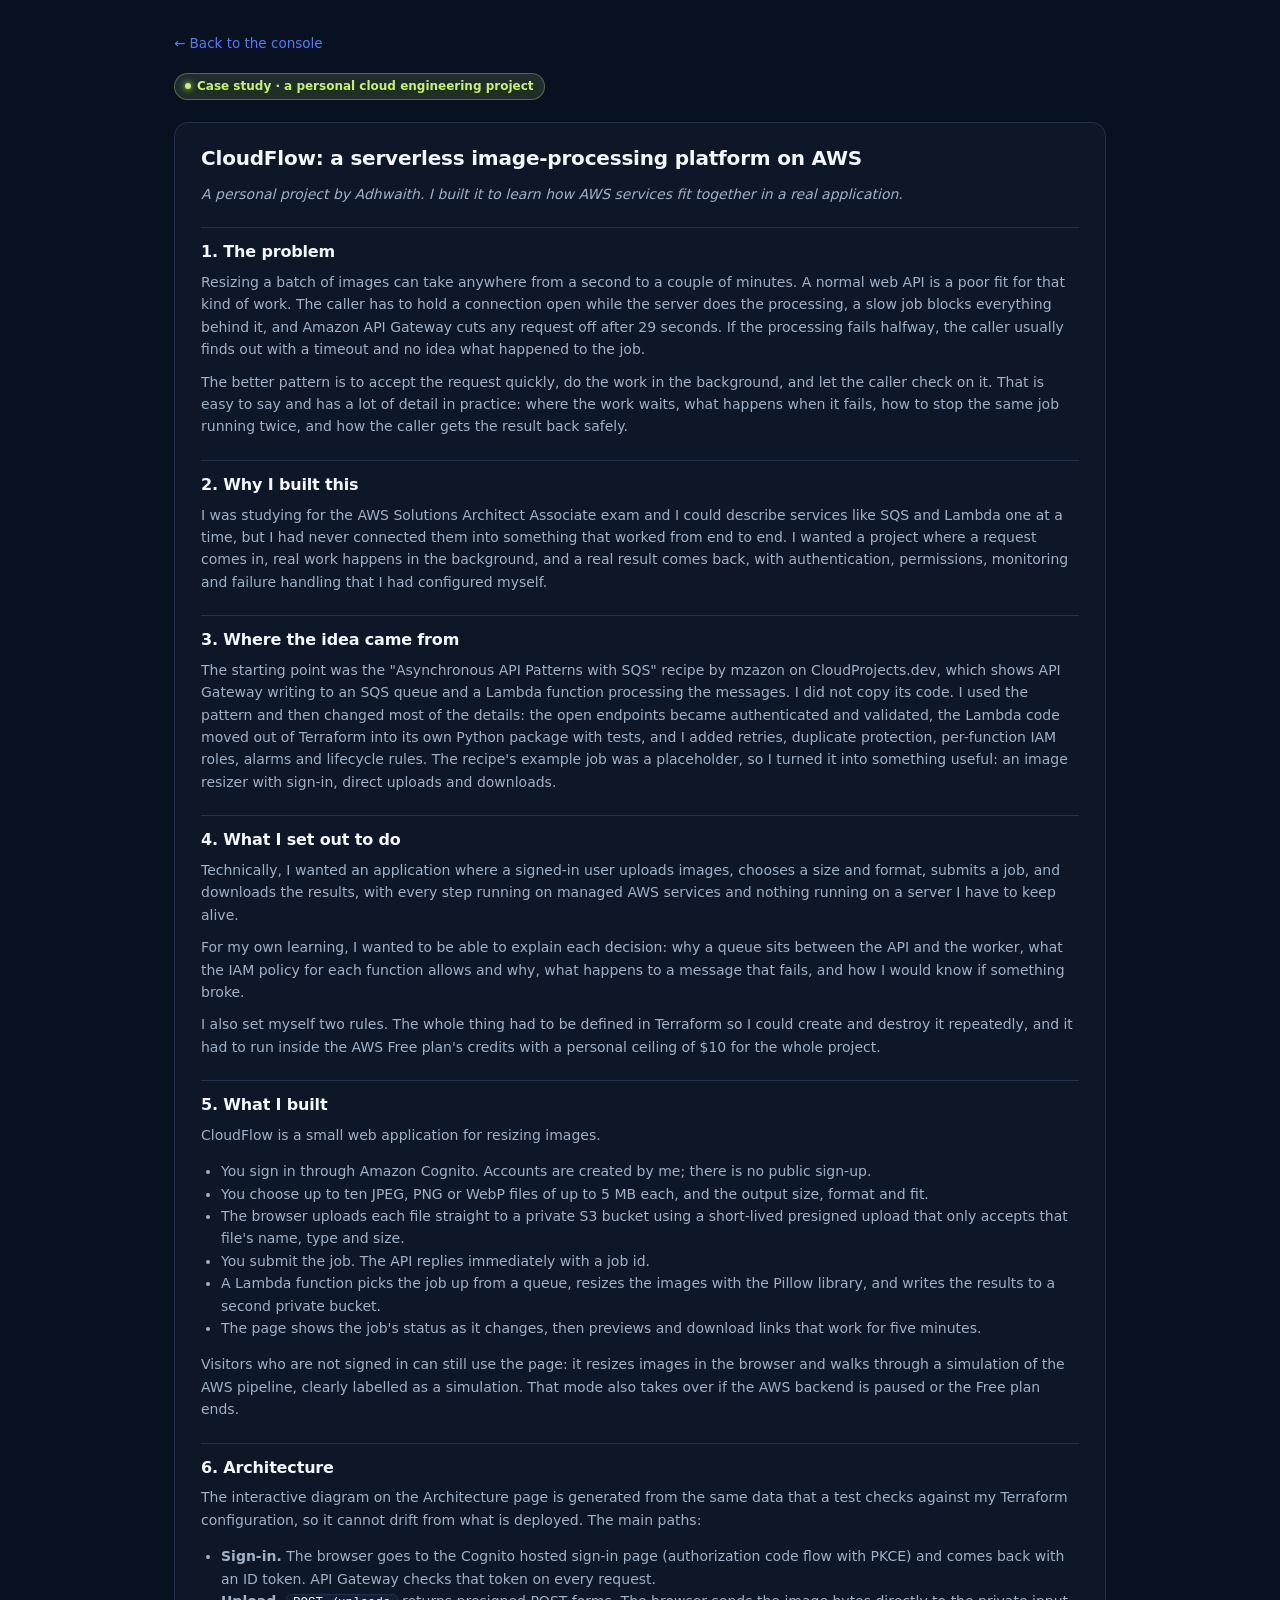
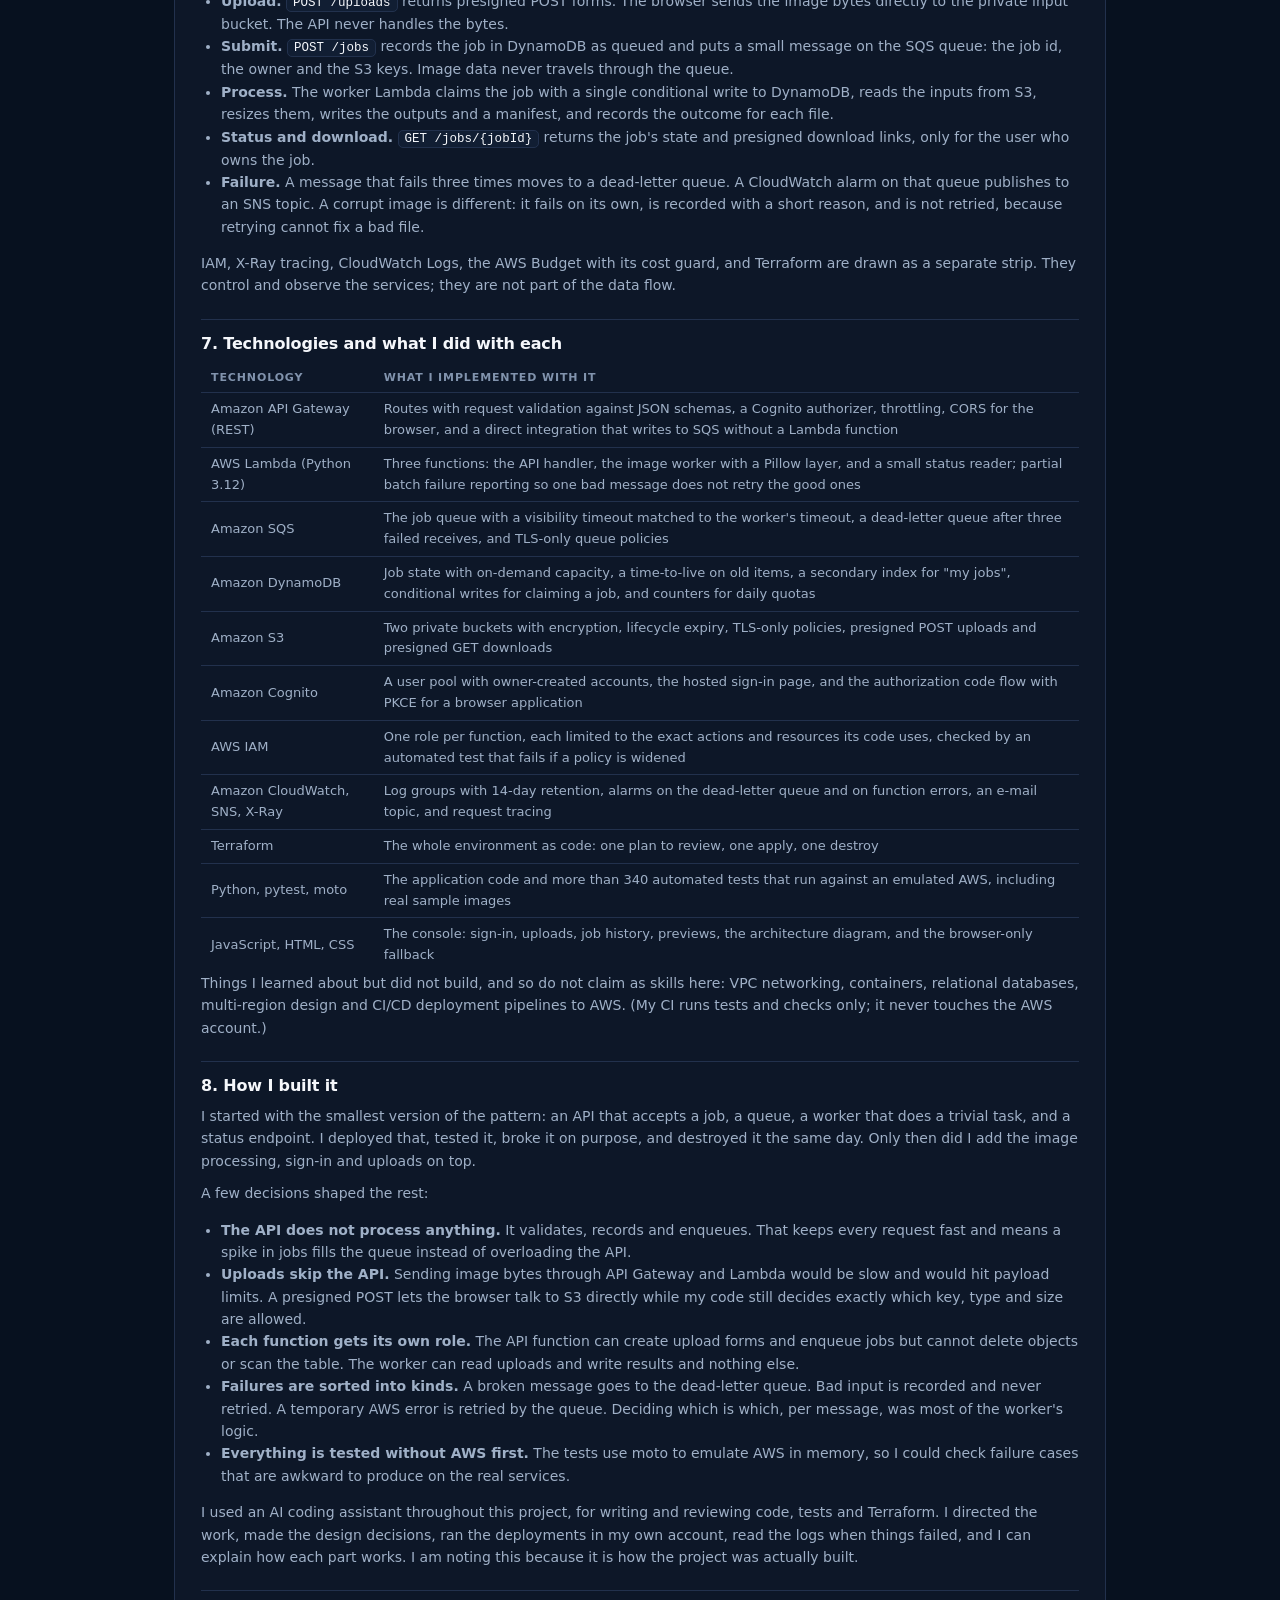
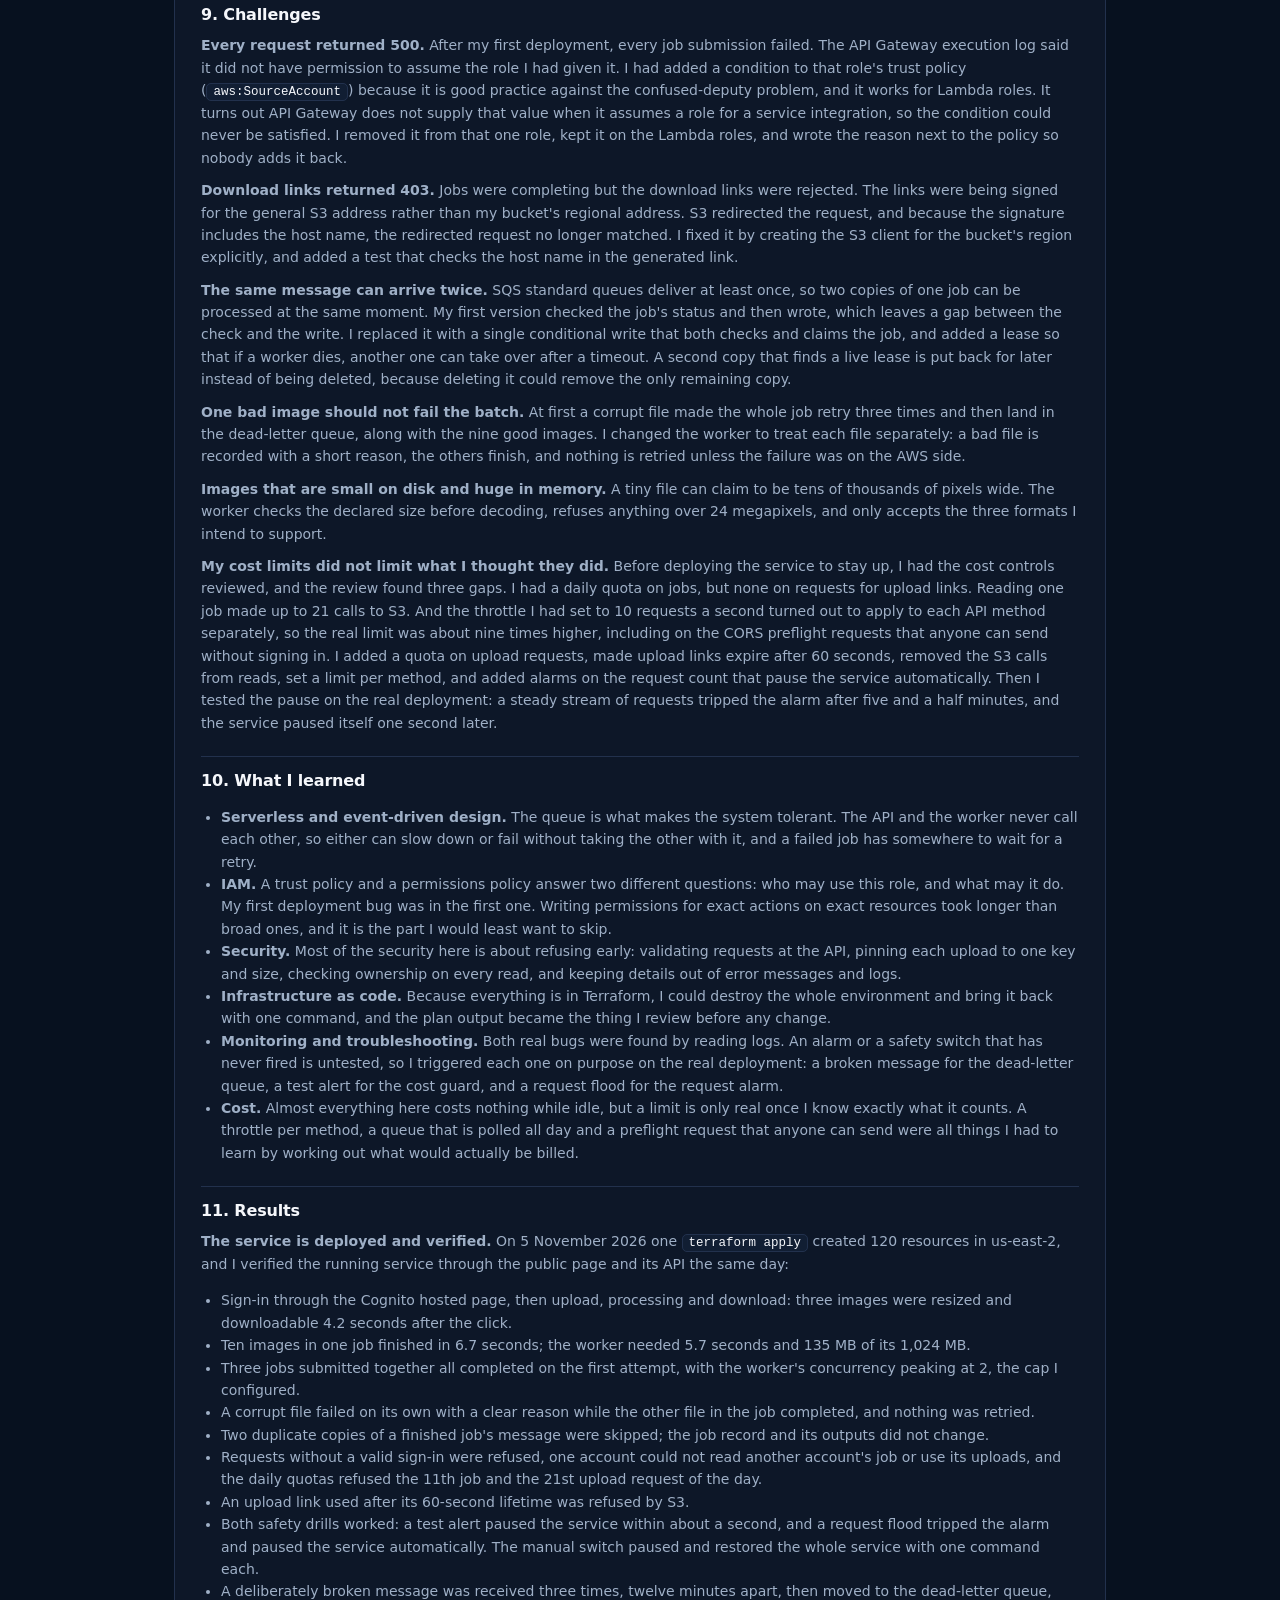
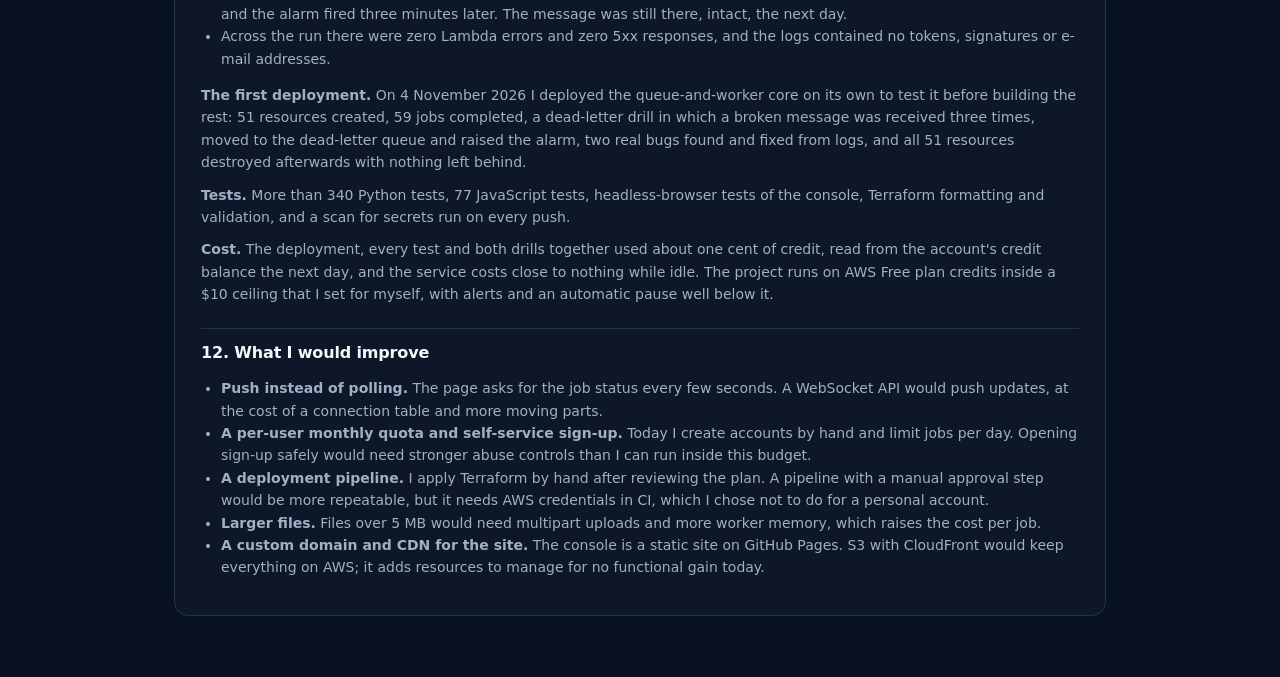
==== case-study.html @ c40d0e40 "CloudFlow: serverless image processing on AWS The public site for my personal cloud project: a brows" ====
<!doctype html>
<html lang="en">
<head>
<meta charset="utf-8">
<meta http-equiv="Content-Security-Policy" content="default-src 'self'; base-uri 'none'; object-src 'none'; form-action 'none'; script-src 'self'; style-src 'self' https://fonts.googleapis.com; font-src https://fonts.gstatic.com; img-src 'self' blob: data: https:; connect-src 'self' https:">
<meta name="viewport" content="width=device-width, initial-scale=1, viewport-fit=cover">
<title>CloudFlow: case study</title>
<meta name="description" content="CloudFlow: serverless image processing on AWS. Why and how I built it, a serverless image-processing platform on AWS: the problem, the architecture, the challenges, what I learned and the results.">
<link rel="preconnect" href="https://fonts.googleapis.com">
<link rel="preconnect" href="https://fonts.gstatic.com" crossorigin>
<link rel="stylesheet" href="https://fonts.googleapis.com/css2?family=Sora:wght@500;600;700&family=Inter:wght@400;500;600&family=JetBrains+Mono:wght@400;500;600&display=swap">
<link rel="icon" href="data:image/svg+xml,%3Csvg xmlns=%27http://www.w3.org/2000/svg%27 viewBox=%270 0 32 32%27%3E%3Crect width=%2732%27 height=%2732%27 rx=%279%27 fill=%27%234f7cff%27/%3E%3C/svg%3E">
<link rel="stylesheet" href="styles.css">

</head>
<body class="pg-eng">
<main class="evwrap">
  <a class="back" href="index.html#results">← Back to the console</a>
  <div class="pagehead">
    <span class="badge sim">Case study · a personal cloud engineering project</span>
  </div>
  <section class="doc"><h1>CloudFlow: a serverless image-processing platform on AWS</h1>
<p><em>A personal project by Adhwaith. I built it to learn how AWS services fit together in a real application.</em></p>
<h2>1. The problem</h2>
<p>Resizing a batch of images can take anywhere from a second to a couple of minutes. A normal web API is a poor fit for that kind of work. The caller has to hold a connection open while the server does the processing, a slow job blocks everything behind it, and Amazon API Gateway cuts any request off after 29 seconds. If the processing fails halfway, the caller usually finds out with a timeout and no idea what happened to the job.</p>
<p>The better pattern is to accept the request quickly, do the work in the background, and let the caller check on it. That is easy to say and has a lot of detail in practice: where the work waits, what happens when it fails, how to stop the same job running twice, and how the caller gets the result back safely.</p>
<h2>2. Why I built this</h2>
<p>I was studying for the AWS Solutions Architect Associate exam and I could describe services like SQS and Lambda one at a time, but I had never connected them into something that worked from end to end. I wanted a project where a request comes in, real work happens in the background, and a real result comes back, with authentication, permissions, monitoring and failure handling that I had configured myself.</p>
<h2>3. Where the idea came from</h2>
<p>The starting point was the "Asynchronous API Patterns with SQS" recipe by mzazon on CloudProjects.dev, which shows API Gateway writing to an SQS queue and a Lambda function processing the messages. I did not copy its code. I used the pattern and then changed most of the details: the open endpoints became authenticated and validated, the Lambda code moved out of Terraform into its own Python package with tests, and I added retries, duplicate protection, per-function IAM roles, alarms and lifecycle rules. The recipe's example job was a placeholder, so I turned it into something useful: an image resizer with sign-in, direct uploads and downloads.</p>
<h2>4. What I set out to do</h2>
<p>Technically, I wanted an application where a signed-in user uploads images, chooses a size and format, submits a job, and downloads the results, with every step running on managed AWS services and nothing running on a server I have to keep alive.</p>
<p>For my own learning, I wanted to be able to explain each decision: why a queue sits between the API and the worker, what the IAM policy for each function allows and why, what happens to a message that fails, and how I would know if something broke.</p>
<p>I also set myself two rules. The whole thing had to be defined in Terraform so I could create and destroy it repeatedly, and it had to run inside the AWS Free plan's credits with a personal ceiling of $10 for the whole project.</p>
<h2>5. What I built</h2>
<p>CloudFlow is a small web application for resizing images.</p>
<ul><li>You sign in through Amazon Cognito. Accounts are created by me; there is no public sign-up.</li><li>You choose up to ten JPEG, PNG or WebP files of up to 5 MB each, and the output size, format and fit.</li><li>The browser uploads each file straight to a private S3 bucket using a short-lived presigned upload that only accepts that file's name, type and size.</li><li>You submit the job. The API replies immediately with a job id.</li><li>A Lambda function picks the job up from a queue, resizes the images with the Pillow library, and writes the results to a second private bucket.</li><li>The page shows the job's status as it changes, then previews and download links that work for five minutes.</li></ul>
<p>Visitors who are not signed in can still use the page: it resizes images in the browser and walks through a simulation of the AWS pipeline, clearly labelled as a simulation. That mode also takes over if the AWS backend is paused or the Free plan ends.</p>
<h2>6. Architecture</h2>
<p>The interactive diagram on the Architecture page is generated from the same data that a test checks against my Terraform configuration, so it cannot drift from what is deployed. The main paths:</p>
<ul><li><strong>Sign-in.</strong> The browser goes to the Cognito hosted sign-in page (authorization code flow with PKCE) and comes back with an ID token. API Gateway checks that token on every request.</li><li><strong>Upload.</strong> <code>POST /uploads</code> returns presigned POST forms. The browser sends the image bytes directly to the private input bucket. The API never handles the bytes.</li><li><strong>Submit.</strong> <code>POST /jobs</code> records the job in DynamoDB as queued and puts a small message on the SQS queue: the job id, the owner and the S3 keys. Image data never travels through the queue.</li><li><strong>Process.</strong> The worker Lambda claims the job with a single conditional write to DynamoDB, reads the inputs from S3, resizes them, writes the outputs and a manifest, and records the outcome for each file.</li><li><strong>Status and download.</strong> <code>GET /jobs/{jobId}</code> returns the job's state and presigned download links, only for the user who owns the job.</li><li><strong>Failure.</strong> A message that fails three times moves to a dead-letter queue. A CloudWatch alarm on that queue publishes to an SNS topic. A corrupt image is different: it fails on its own, is recorded with a short reason, and is not retried, because retrying cannot fix a bad file.</li></ul>
<p>IAM, X-Ray tracing, CloudWatch Logs, the AWS Budget with its cost guard, and Terraform are drawn as a separate strip. They control and observe the services; they are not part of the data flow.</p>
<h2>7. Technologies and what I did with each</h2>
<div class="tablewrap"><table><thead><tr><th>Technology</th><th>What I implemented with it</th></tr></thead><tbody><tr><td>Amazon API Gateway (REST)</td><td>Routes with request validation against JSON schemas, a Cognito authorizer, throttling, CORS for the browser, and a direct integration that writes to SQS without a Lambda function</td></tr><tr><td>AWS Lambda (Python 3.12)</td><td>Three functions: the API handler, the image worker with a Pillow layer, and a small status reader; partial batch failure reporting so one bad message does not retry the good ones</td></tr><tr><td>Amazon SQS</td><td>The job queue with a visibility timeout matched to the worker's timeout, a dead-letter queue after three failed receives, and TLS-only queue policies</td></tr><tr><td>Amazon DynamoDB</td><td>Job state with on-demand capacity, a time-to-live on old items, a secondary index for "my jobs", conditional writes for claiming a job, and counters for daily quotas</td></tr><tr><td>Amazon S3</td><td>Two private buckets with encryption, lifecycle expiry, TLS-only policies, presigned POST uploads and presigned GET downloads</td></tr><tr><td>Amazon Cognito</td><td>A user pool with owner-created accounts, the hosted sign-in page, and the authorization code flow with PKCE for a browser application</td></tr><tr><td>AWS IAM</td><td>One role per function, each limited to the exact actions and resources its code uses, checked by an automated test that fails if a policy is widened</td></tr><tr><td>Amazon CloudWatch, SNS, X-Ray</td><td>Log groups with 14-day retention, alarms on the dead-letter queue and on function errors, an e-mail topic, and request tracing</td></tr><tr><td>Terraform</td><td>The whole environment as code: one plan to review, one apply, one destroy</td></tr><tr><td>Python, pytest, moto</td><td>The application code and more than 340 automated tests that run against an emulated AWS, including real sample images</td></tr><tr><td>JavaScript, HTML, CSS</td><td>The console: sign-in, uploads, job history, previews, the architecture diagram, and the browser-only fallback</td></tr></tbody></table></div>
<p>Things I learned about but did not build, and so do not claim as skills here: VPC networking, containers, relational databases, multi-region design and CI/CD deployment pipelines to AWS. (My CI runs tests and checks only; it never touches the AWS account.)</p>
<h2>8. How I built it</h2>
<p>I started with the smallest version of the pattern: an API that accepts a job, a queue, a worker that does a trivial task, and a status endpoint. I deployed that, tested it, broke it on purpose, and destroyed it the same day. Only then did I add the image processing, sign-in and uploads on top.</p>
<p>A few decisions shaped the rest:</p>
<ul><li><strong>The API does not process anything.</strong> It validates, records and enqueues. That keeps every request fast and means a spike in jobs fills the queue instead of overloading the API.</li><li><strong>Uploads skip the API.</strong> Sending image bytes through API Gateway and Lambda would be slow and would hit payload limits. A presigned POST lets the browser talk to S3 directly while my code still decides exactly which key, type and size are allowed.</li><li><strong>Each function gets its own role.</strong> The API function can create upload forms and enqueue jobs but cannot delete objects or scan the table. The worker can read uploads and write results and nothing else.</li><li><strong>Failures are sorted into kinds.</strong> A broken message goes to the dead-letter queue. Bad input is recorded and never retried. A temporary AWS error is retried by the queue. Deciding which is which, per message, was most of the worker's logic.</li><li><strong>Everything is tested without AWS first.</strong> The tests use moto to emulate AWS in memory, so I could check failure cases that are awkward to produce on the real services.</li></ul>
<p>I used an AI coding assistant throughout this project, for writing and reviewing code, tests and Terraform. I directed the work, made the design decisions, ran the deployments in my own account, read the logs when things failed, and I can explain how each part works. I am noting this because it is how the project was actually built.</p>
<h2>9. Challenges</h2>
<p><strong>Every request returned 500.</strong> After my first deployment, every job submission failed. The API Gateway execution log said it did not have permission to assume the role I had given it. I had added a condition to that role's trust policy (<code>aws:SourceAccount</code>) because it is good practice against the confused-deputy problem, and it works for Lambda roles. It turns out API Gateway does not supply that value when it assumes a role for a service integration, so the condition could never be satisfied. I removed it from that one role, kept it on the Lambda roles, and wrote the reason next to the policy so nobody adds it back.</p>
<p><strong>Download links returned 403.</strong> Jobs were completing but the download links were rejected. The links were being signed for the general S3 address rather than my bucket's regional address. S3 redirected the request, and because the signature includes the host name, the redirected request no longer matched. I fixed it by creating the S3 client for the bucket's region explicitly, and added a test that checks the host name in the generated link.</p>
<p><strong>The same message can arrive twice.</strong> SQS standard queues deliver at least once, so two copies of one job can be processed at the same moment. My first version checked the job's status and then wrote, which leaves a gap between the check and the write. I replaced it with a single conditional write that both checks and claims the job, and added a lease so that if a worker dies, another one can take over after a timeout. A second copy that finds a live lease is put back for later instead of being deleted, because deleting it could remove the only remaining copy.</p>
<p><strong>One bad image should not fail the batch.</strong> At first a corrupt file made the whole job retry three times and then land in the dead-letter queue, along with the nine good images. I changed the worker to treat each file separately: a bad file is recorded with a short reason, the others finish, and nothing is retried unless the failure was on the AWS side.</p>
<p><strong>Images that are small on disk and huge in memory.</strong> A tiny file can claim to be tens of thousands of pixels wide. The worker checks the declared size before decoding, refuses anything over 24 megapixels, and only accepts the three formats I intend to support.</p>
<p><strong>My cost limits did not limit what I thought they did.</strong> Before deploying the service to stay up, I had the cost controls reviewed, and the review found three gaps. I had a daily quota on jobs, but none on requests for upload links. Reading one job made up to 21 calls to S3. And the throttle I had set to 10 requests a second turned out to apply to each API method separately, so the real limit was about nine times higher, including on the CORS preflight requests that anyone can send without signing in. I added a quota on upload requests, made upload links expire after 60 seconds, removed the S3 calls from reads, set a limit per method, and added alarms on the request count that pause the service automatically. Then I tested the pause on the real deployment: a steady stream of requests tripped the alarm after five and a half minutes, and the service paused itself one second later.</p>
<h2>10. What I learned</h2>
<ul><li><strong>Serverless and event-driven design.</strong> The queue is what makes the system tolerant. The API and the worker never call each other, so either can slow down or fail without taking the other with it, and a failed job has somewhere to wait for a retry.</li><li><strong>IAM.</strong> A trust policy and a permissions policy answer two different questions: who may use this role, and what may it do. My first deployment bug was in the first one. Writing permissions for exact actions on exact resources took longer than broad ones, and it is the part I would least want to skip.</li><li><strong>Security.</strong> Most of the security here is about refusing early: validating requests at the API, pinning each upload to one key and size, checking ownership on every read, and keeping details out of error messages and logs.</li><li><strong>Infrastructure as code.</strong> Because everything is in Terraform, I could destroy the whole environment and bring it back with one command, and the plan output became the thing I review before any change.</li><li><strong>Monitoring and troubleshooting.</strong> Both real bugs were found by reading logs. An alarm or a safety switch that has never fired is untested, so I triggered each one on purpose on the real deployment: a broken message for the dead-letter queue, a test alert for the cost guard, and a request flood for the request alarm.</li><li><strong>Cost.</strong> Almost everything here costs nothing while idle, but a limit is only real once I know exactly what it counts. A throttle per method, a queue that is polled all day and a preflight request that anyone can send were all things I had to learn by working out what would actually be billed.</li></ul>
<h2>11. Results</h2>
<p><strong>The service is deployed and verified.</strong> On 5 November 2026 one <code>terraform apply</code> created 120 resources in us-east-2, and I verified the running service through the public page and its API the same day:</p>
<ul><li>Sign-in through the Cognito hosted page, then upload, processing and download: three images were resized and downloadable 4.2 seconds after the click.</li><li>Ten images in one job finished in 6.7 seconds; the worker needed 5.7 seconds and 135 MB of its 1,024 MB.</li><li>Three jobs submitted together all completed on the first attempt, with the worker's concurrency peaking at 2, the cap I configured.</li><li>A corrupt file failed on its own with a clear reason while the other file in the job completed, and nothing was retried.</li><li>Two duplicate copies of a finished job's message were skipped; the job record and its outputs did not change.</li><li>Requests without a valid sign-in were refused, one account could not read another account's job or use its uploads, and the daily quotas refused the 11th job and the 21st upload request of the day.</li><li>An upload link used after its 60-second lifetime was refused by S3.</li><li>Both safety drills worked: a test alert paused the service within about a second, and a request flood tripped the alarm and paused the service automatically. The manual switch paused and restored the whole service with one command each.</li><li>A deliberately broken message was received three times, twelve minutes apart, then moved to the dead-letter queue, and the alarm fired three minutes later. The message was still there, intact, the next day.</li><li>Across the run there were zero Lambda errors and zero 5xx responses, and the logs contained no tokens, signatures or e-mail addresses.</li></ul>
<p><strong>The first deployment.</strong> On 4 November 2026 I deployed the queue-and-worker core on its own to test it before building the rest: 51 resources created, 59 jobs completed, a dead-letter drill in which a broken message was received three times, moved to the dead-letter queue and raised the alarm, two real bugs found and fixed from logs, and all 51 resources destroyed afterwards with nothing left behind.</p>
<p><strong>Tests.</strong> More than 340 Python tests, 77 JavaScript tests, headless-browser tests of the console, Terraform formatting and validation, and a scan for secrets run on every push.</p>
<p><strong>Cost.</strong> The deployment, every test and both drills together used about one cent of credit, read from the account's credit balance the next day, and the service costs close to nothing while idle. The project runs on AWS Free plan credits inside a $10 ceiling that I set for myself, with alerts and an automatic pause well below it.</p>
<h2>12. What I would improve</h2>
<ul><li><strong>Push instead of polling.</strong> The page asks for the job status every few seconds. A WebSocket API would push updates, at the cost of a connection table and more moving parts.</li><li><strong>A per-user monthly quota and self-service sign-up.</strong> Today I create accounts by hand and limit jobs per day. Opening sign-up safely would need stronger abuse controls than I can run inside this budget.</li><li><strong>A deployment pipeline.</strong> I apply Terraform by hand after reviewing the plan. A pipeline with a manual approval step would be more repeatable, but it needs AWS credentials in CI, which I chose not to do for a personal account.</li><li><strong>Larger files.</strong> Files over 5 MB would need multipart uploads and more worker memory, which raises the cost per job.</li><li><strong>A custom domain and CDN for the site.</strong> The console is a static site on GitHub Pages. S3 with CloudFront would keep everything on AWS; it adds resources to manage for no functional gain today.</li></ul></section>
</main>
</body>
</html>
---- styles.css ----
/* CloudFlow Console. Dark, technical, premium. Fonts: Sora (brand/headings), Inter (body), JetBrains Mono (technical). */
:root {
  --bg: #07111f; --surface: #0d1728; --surface-2: #111e33; --surface-3: #16263f;
  --border: #22314d; --border-strong: #2f4266;
  --text: #f5f7fb; --text-2: #9fb0c7; --text-3: #8193ad;
  --primary: #4f7cff; --primary-soft: rgba(79,124,255,.16); --primary-glow: rgba(79,124,255,.55);
  --accent: #2dd4bf; --accent-soft: rgba(45,212,191,.14);
  --highlight: #c7f36b; --highlight-soft: rgba(199,243,107,.13);
  --success: #22c55e; --success-soft: rgba(34,197,94,.14); --success-glow: rgba(34,197,94,.5);
  --warn: #f59e0b; --warn-soft: rgba(245,158,11,.14);
  --danger: #f87171; --danger-soft: rgba(248,113,113,.14); --danger-glow: rgba(248,113,113,.5);
  --brand: "Sora", "Inter", ui-sans-serif, system-ui, sans-serif;
  --sans: "Inter", ui-sans-serif, system-ui, -apple-system, "Segoe UI", Roboto, "Helvetica Neue", Arial, sans-serif;
  --mono: "JetBrains Mono", "Cascadia Code", ui-monospace, SFMono-Regular, Menlo, Consolas, monospace;
  --sb: 248px; --top: 60px; --r: 10px; --r-lg: 14px;
  --shadow: 0 1px 0 rgba(255,255,255,.03) inset, 0 10px 30px -18px rgba(0,0,0,.8);
  --shadow-md: 0 1px 0 rgba(255,255,255,.04) inset, 0 18px 40px -20px rgba(0,0,0,.85);
  color-scheme: dark;
}
* { box-sizing: border-box; }
html { background: var(--bg); }
body { margin: 0; background: radial-gradient(900px 420px at 85% -10%, rgba(79,124,255,.14), transparent 60%), radial-gradient(700px 400px at -10% 110%, rgba(45,212,191,.08), transparent 60%), var(--bg); color: var(--text); font: 14px/1.6 var(--sans); -webkit-font-smoothing: antialiased; }
a { color: var(--primary); text-decoration: none; } a:hover { text-decoration: underline; }
:focus-visible { outline: 2px solid var(--highlight); outline-offset: 2px; border-radius: 4px; }
button, input, textarea { font: inherit; color: inherit; }
code { font-family: var(--mono); font-size: 12.5px; background: var(--surface-2); border: 1px solid var(--border); padding: 1px 6px; border-radius: 5px; color: var(--text); }
h1, h2, h3, h4 { margin: 0; letter-spacing: -.01em; line-height: 1.3; font-family: var(--brand); }
h2 { font-size: 23px; font-weight: 600; } h3 { font-size: 15px; font-weight: 600; }
h4 { font-size: 11.5px; font-weight: 600; text-transform: uppercase; letter-spacing: .08em; color: var(--text-3); margin-bottom: 8px; font-family: var(--sans); }
h4 small { text-transform: none; letter-spacing: 0; font-weight: 400; font-family: var(--mono); font-size: 11.5px; color: var(--text-3); margin-left: 6px; }
p { margin: 0 0 10px; }
.muted { color: var(--text-3); } .small { font-size: 12.5px; } .mono { font-family: var(--mono); }
.skip { position: absolute; left: -999px; top: 8px; background: var(--surface); border: 1px solid var(--border-strong); padding: 8px 12px; border-radius: 6px; z-index: 50; }
.skip:focus { left: 8px; }
@media (prefers-reduced-motion: reduce) { *, *::before, *::after { animation: none !important; transition: none !important; } }

/* ---- shell ---- */
.shell { display: grid; grid-template-columns: var(--sb) minmax(0, 1fr); min-height: 100vh; }
.sidebar { position: sticky; top: 0; height: 100vh; background: linear-gradient(180deg, #0a1526 0%, var(--bg) 100%); border-right: 1px solid var(--border); color: var(--text-2); display: flex; flex-direction: column; padding: 16px 12px; }
.brand { display: flex; align-items: center; gap: 11px; padding: 6px 8px 20px; color: var(--text); font-family: var(--brand); }
.brand .mark { width: 32px; height: 32px; border-radius: 9px; background: linear-gradient(135deg, var(--primary), var(--accent)); color: #06101d; display: inline-flex; align-items: center; justify-content: center; font: 700 12px var(--mono); flex: none; box-shadow: 0 0 0 1px rgba(255,255,255,.08) inset, 0 6px 18px -8px var(--primary-glow); }
.brand b { display: block; font-size: 15.5px; font-weight: 600; line-height: 1.2; letter-spacing: -.01em; } .brand small { color: var(--text-3); font-size: 11.5px; font-family: var(--sans); }
.nav { list-style: none; margin: 0; padding: 0; display: flex; flex-direction: column; gap: 3px; }
.nav button { position: relative; display: flex; align-items: center; gap: 10px; width: 100%; background: none; border: 1px solid transparent; border-radius: var(--r); padding: 9px 11px; text-align: left; color: var(--text-2); cursor: pointer; font-weight: 500; transition: background .15s, color .15s, border-color .15s; }
.nav button:hover { background: var(--surface-2); color: var(--text); }
.nav button[aria-current="page"] { background: linear-gradient(90deg, rgba(79,124,255,.22), rgba(79,124,255,.06)); border-color: rgba(79,124,255,.35); color: var(--text); box-shadow: 0 0 0 1px rgba(79,124,255,.12), 0 8px 24px -16px var(--primary-glow); }
.nav button[aria-current="page"]::before { content: ""; position: absolute; left: -1px; top: 9px; bottom: 9px; width: 3px; border-radius: 3px; background: var(--highlight); box-shadow: 0 0 10px rgba(199,243,107,.6); }
.nav .ico { width: 18px; text-align: center; color: var(--text-3); font-size: 12px; }
.nav button[aria-current="page"] .ico { color: var(--highlight); }
.nav kbd { margin-left: auto; font: 11px var(--mono); color: var(--text-3); border: 1px solid var(--border); border-radius: 4px; padding: 0 5px; }
.sidefoot { margin-top: auto; display: flex; flex-direction: column; gap: 10px; padding: 14px 8px 4px; border-top: 1px solid var(--border); font-size: 12px; }
.env { display: flex; gap: 9px; align-items: flex-start; }
.env b { display: block; color: var(--text); font-weight: 600; font-size: 12.5px; } .env small { color: var(--text-3); font-size: 11.5px; }
.led { width: 8px; height: 8px; border-radius: 50%; margin-top: 6px; flex: none; }
.led.sim { background: var(--highlight); box-shadow: 0 0 8px rgba(199,243,107,.7); } .led.real { background: var(--accent); box-shadow: 0 0 8px rgba(45,212,191,.7); }
.work { min-width: 0; }
.topbar { position: sticky; top: 0; z-index: 20; height: var(--top); display: flex; align-items: center; gap: 14px; padding: 0 26px; background: rgba(7,17,31,.78); backdrop-filter: blur(10px); border-bottom: 1px solid var(--border); }
.crumbs { display: flex; align-items: center; gap: 8px; min-width: 0; }
.crumbs h1 { font-size: 14.5px; font-weight: 600; } .crumbs .sep { color: var(--border-strong); }
.topactions { margin-left: auto; display: flex; align-items: center; gap: 10px; }
.iconbtn { width: 36px; height: 36px; border: 1px solid var(--border); background: var(--surface); border-radius: var(--r); cursor: pointer; display: none; align-items: center; justify-content: center; }
main { padding: 26px; max-width: 1260px; overflow-wrap: anywhere; }
.view { display: none; } .view.on { display: block; animation: fade .22s ease; }
@keyframes fade { from { opacity: 0; transform: translateY(3px); } to { opacity: 1; transform: none; } }
.pagehead { max-width: 780px; margin-bottom: 22px; }
.pagehead p { color: var(--text-2); font-size: 14.5px; margin-top: 8px; }

/* ---- primitives ---- */
.panel { background: linear-gradient(180deg, rgba(255,255,255,.015), transparent 40%), var(--surface); border: 1px solid var(--border); border-radius: var(--r-lg); padding: 20px 22px; box-shadow: var(--shadow); min-width: 0; }
.panelhead { display: flex; align-items: baseline; justify-content: space-between; gap: 12px; margin-bottom: 14px; flex-wrap: wrap; }
.panelhead .count { font: 500 12px var(--mono); background: var(--surface-3); color: var(--text-2); border: 1px solid var(--border); border-radius: 999px; padding: 1px 8px; margin-left: 6px; vertical-align: middle; }
.btn { display: inline-flex; align-items: center; justify-content: center; gap: 8px; background: var(--surface-2); border: 1px solid var(--border-strong); border-radius: var(--r); padding: 8px 15px; cursor: pointer; font-size: 13.5px; font-weight: 600; min-height: 38px; color: var(--text); transition: background .15s, border-color .15s, box-shadow .15s, transform .08s; }
.btn:hover { background: var(--surface-3); border-color: var(--text-3); }
.btn:active { transform: translateY(1px); }
.btn:disabled { opacity: .45; cursor: not-allowed; transform: none; }
.btn:focus-visible { box-shadow: 0 0 0 3px rgba(199,243,107,.35); outline: none; }
.btn.primary { background: linear-gradient(180deg, #5d87ff, var(--primary)); border-color: rgba(255,255,255,.14); color: #fff; box-shadow: 0 0 0 1px rgba(79,124,255,.35), 0 10px 24px -10px var(--primary-glow); }
.btn.primary:hover { filter: brightness(1.08); box-shadow: 0 0 0 1px rgba(79,124,255,.5), 0 12px 28px -10px var(--primary-glow); }
.btn.loading { position: relative; color: transparent; }
.btn.loading::after { content: ""; position: absolute; width: 16px; height: 16px; border-radius: 50%; border: 2px solid rgba(255,255,255,.35); border-top-color: #fff; animation: spin .7s linear infinite; }
@keyframes spin { to { transform: rotate(360deg); } }
.badge { display: inline-flex; align-items: center; gap: 6px; padding: 3px 10px; border-radius: 999px; font-size: 12px; font-weight: 600; white-space: nowrap; border: 1px solid transparent; }
.badge::before { content: ""; width: 6px; height: 6px; border-radius: 50%; background: currentColor; box-shadow: 0 0 6px currentColor; }
.badge.sim { background: var(--highlight-soft); color: var(--highlight); border-color: rgba(199,243,107,.3); }
.badge.real { background: var(--accent-soft); color: var(--accent); border-color: rgba(45,212,191,.3); }
.pill { display: inline-flex; align-items: center; gap: 6px; padding: 2px 9px; border-radius: 999px; font-size: 12px; font-weight: 600; background: var(--surface-3); color: var(--text-2); white-space: nowrap; border: 1px solid var(--border); }
.pill::before { content: ""; width: 6px; height: 6px; border-radius: 50%; background: currentColor; }
.pill.queued, .pill.pending { background: var(--warn-soft); color: var(--warn); border-color: rgba(245,158,11,.3); }
.pill.processing, .pill.running { background: var(--primary-soft); color: #8fb0ff; border-color: rgba(79,124,255,.35); }
.pill.completed { background: var(--success-soft); color: var(--success); border-color: rgba(34,197,94,.3); }
.pill.failed, .pill.dead, .pill.rejected, .pill.dead-lettered { background: var(--danger-soft); color: var(--danger); border-color: rgba(248,113,113,.3); }
.pill.running::before { animation: blink 1s ease-in-out infinite; }
@keyframes blink { 50% { opacity: .3; } }
.metrics { display: grid; grid-template-columns: repeat(3, minmax(0, 1fr)); gap: 14px; margin: 0 0 16px; }
.metrics div { position: relative; overflow: hidden; background: var(--surface); border: 1px solid var(--border); border-radius: var(--r-lg); padding: 18px 20px; box-shadow: var(--shadow); }
.metrics div::after { content: ""; position: absolute; left: 20px; bottom: 0; width: 44px; height: 3px; border-radius: 3px 3px 0 0; background: linear-gradient(90deg, var(--accent), var(--highlight)); }
.metrics dt { font-size: 11.5px; color: var(--text-3); text-transform: uppercase; letter-spacing: .08em; font-weight: 600; }
.metrics dd { margin: 8px 0 4px; font: 600 34px/1.05 var(--brand); letter-spacing: -.03em; color: var(--text); }
.metrics span { font-size: 12.5px; color: var(--text-3); }
.split { display: grid; grid-template-columns: minmax(0, 1.7fr) minmax(0, 1fr); gap: 14px; margin-bottom: 14px; }
.split3 { display: grid; grid-template-columns: 1.1fr 1fr 1fr; gap: 14px; margin-top: 14px; }
table { border-collapse: collapse; width: 100%; font-size: 13px; }
th { text-align: left; font-size: 11px; text-transform: uppercase; letter-spacing: .08em; color: var(--text-3); font-weight: 600; padding: 8px 10px; border-bottom: 1px solid var(--border); white-space: nowrap; }
td { padding: 10px; border-bottom: 1px solid var(--border); vertical-align: middle; color: var(--text-2); }
tr:last-child td { border-bottom: 0; }
.tablewrap { overflow-x: auto; }

/* ---- architecture diagram (drawn by archview.js from arch.js) ---- */
.archview { position: relative; }
.av-stage { overflow: auto; background: var(--bg); border: 1px solid var(--border); border-radius: var(--r); touch-action: pan-x pan-y; }
.av-stage svg { display: block; width: 100%; height: auto; }
.archview.zoomed .av-stage { touch-action: none; cursor: grab; } .archview.panning .av-stage { cursor: grabbing; }
.archview .band { fill: rgba(255,255,255,.014); stroke: rgba(255,255,255,.05); stroke-width: 1; }
.archview .band.strip { fill: rgba(255,255,255,.028); stroke: var(--border-strong); stroke-dasharray: 5 5; }
.archview .bandlabel { fill: var(--text-3); font: 500 10.5px var(--mono); letter-spacing: .04em; opacity: .85; }
.archview .node { transition: filter .25s, opacity .2s; }
.av-full .node { cursor: pointer; }
.archview .node .card { fill: var(--surface-2); stroke: var(--border-strong); stroke-width: 1.2; transition: stroke .2s, fill .2s; }
.av-full .node:hover .card { stroke: var(--text-3); }
.archview .node.control .card { fill: var(--surface); stroke-dasharray: 5 4; }
.archview .node .svc { fill: var(--text-3); font: 600 9.5px var(--mono); letter-spacing: .04em; }
.archview .node .nm { fill: var(--text); font: 600 11.5px var(--sans); }
.archview .edge path { transition: opacity .2s; }
.archview .edge.legacy { opacity: .42; }
.archview .focusing .node:not(.rel) { opacity: .42; }
.archview .focusing .edge:not(.rel) { opacity: .12; }
.archview .focusing .edge.rel path { stroke-width: 2.2; }
.archview .focusing .edge.legacy.rel { opacity: .7; }
.archview .node.selected .card { stroke: var(--accent); stroke-width: 1.9; }
.archview .node.trail .card { stroke: rgba(79,124,255,.7); fill: rgba(79,124,255,.07); stroke-width: 1.5; }
.archview .node.active .card { stroke: var(--primary); fill: var(--primary-soft); stroke-width: 1.9; }
.archview .node.active { filter: drop-shadow(0 0 9px var(--primary-glow)); animation: pulse-blue 1.4s ease-in-out infinite; }
.archview .node.good .card { stroke: var(--success); fill: var(--success-soft); stroke-width: 1.9; }
.archview .node.good { filter: drop-shadow(0 0 9px var(--success-glow)); }
.archview .node.bad .card { stroke: var(--danger); fill: var(--danger-soft); stroke-width: 1.9; }
.archview .node.bad { filter: drop-shadow(0 0 9px var(--danger-glow)); }
.archview .edge.lit path { stroke-width: 2.8; stroke-dasharray: 7 6; animation: flowdash .7s linear infinite; }
.archview .edge.lit-active path { stroke: var(--primary); } .archview .edge.lit-good path { stroke: var(--success); } .archview .edge.lit-bad path { stroke: var(--danger); }
.archview .edge.lit, .archview .focusing .edge.lit { opacity: 1; }
@keyframes pulse-blue { 50% { filter: drop-shadow(0 0 4px var(--primary-glow)); } }
@keyframes flowdash { to { stroke-dashoffset: -13; } }
.archview .node:focus-visible { outline: none; } .archview .node:focus-visible .card { stroke: var(--highlight); stroke-width: 2.4; }
.archview .elabel rect { fill: var(--surface); stroke: var(--border-strong); stroke-width: 1; opacity: .97; }
.archview .elabel .leader { stroke: var(--text-2); stroke-width: 1; }
.archview .elabel .dot { fill: var(--text); }
.archview .elabel text { fill: var(--text); font: 11px var(--sans); }
.archview .elabel.t-request rect { stroke: #4f7cff; } .archview .elabel.t-data rect { stroke: #2dd4bf; } .archview .elabel.t-auth rect { stroke: #f59e0b; } .archview .elabel.t-failure rect { stroke: #f87171; }
.av-legend { list-style: none; margin: 12px 0 0; padding: 0; display: flex; flex-wrap: wrap; gap: 6px 22px; color: var(--text-2); font-size: 12.5px; }
.av-legend li { display: flex; align-items: center; gap: 8px; }
.av-legend .lg { flex: none; }
.av-legend .lg-note { flex-basis: 100%; color: var(--text-3); }
.arch.small { background: var(--bg); border: 1px solid var(--border); border-radius: var(--r); padding: 10px 12px; margin-bottom: 12px; }
.arch.small .av-stage { border: 0; background: transparent; overflow: visible; }
.arch-list { display: none; list-style: none; margin: 0; padding: 0; }
.arch-list li button { width: 100%; text-align: left; padding: 8px 10px; border: 1px solid var(--border); border-radius: var(--r); margin-bottom: 6px; background: var(--surface-2); font-size: 13.5px; cursor: pointer; }
.arch-list li button small { color: var(--text-3); font-family: var(--mono); font-size: 11px; display: block; letter-spacing: .05em; }
.arch-list li.selected button { border-color: var(--accent); }
.arch-list li.trail button { border-color: rgba(79,124,255,.6); }
.arch-list li.active button { border-color: var(--primary); background: var(--primary-soft); box-shadow: 0 0 12px -2px var(--primary-glow); }
.arch-list li.good button { border-color: var(--success); background: var(--success-soft); box-shadow: 0 0 12px -2px var(--success-glow); }
.arch-list li.bad button { border-color: var(--danger); background: var(--danger-soft); box-shadow: 0 0 12px -2px var(--danger-glow); }
.archbar { display: flex; flex-wrap: wrap; align-items: center; justify-content: space-between; gap: 10px 16px; margin-bottom: 10px; }
.zoomctl { display: inline-flex; gap: 6px; }
.zoomctl .btn { min-height: 34px; min-width: 40px; padding: 4px 12px; }
.plstatus { margin: 0; flex: 1 1 320px; color: var(--text-2); font-size: 13px; }
.plstatus .badge { margin-right: 10px; vertical-align: 1px; }
.archwrap { position: relative; }
.archwrap .simrun { position: absolute; top: 8px; right: 10px; z-index: 2; margin: 0; background: rgba(13,23,40,.92); }
.archwrap .simrun[hidden] { display: none; }
.archpreview { cursor: pointer; margin-bottom: 12px; }
.archpreview .av-stage { overflow: hidden; }
.archpanel { margin-bottom: 14px; }
.svcinfo { border-left: 3px solid var(--accent); font-size: 14px; animation: fade .2s ease; margin-bottom: 14px; scroll-margin-top: 80px; }
.svcinfo .svc { display: block; font: 600 11px var(--mono); letter-spacing: .08em; color: var(--accent); text-transform: uppercase; margin-bottom: 4px; }
.svcinfo b { font: 600 17px var(--brand); } .svcinfo p { margin: 8px 0 0; color: var(--text-2); max-width: 900px; }
.svcinfo .vchip { margin-left: 10px; vertical-align: 2px; }
.svcinfo .hint { margin: 0; }
.svcgrid { display: grid; grid-template-columns: repeat(3, minmax(0, 1fr)); gap: 16px 24px; margin-top: 14px; }
.svcgrid ul { margin: 0; padding-left: 18px; color: var(--text-2); display: grid; gap: 5px; font-size: 13px; }
.svcgrid li::marker { color: var(--accent); }
.svcgrid .etype { display: inline-block; font: 600 10.5px var(--mono); padding: 0 6px; border-radius: 5px; margin-right: 6px; border: 1px solid var(--border-strong); color: var(--text); }
.svcgrid .etype.request { border-color: #4f7cff; } .svcgrid .etype.data { border-color: #2dd4bf; } .svcgrid .etype.auth { border-color: #f59e0b; } .svcgrid .etype.failure { border-color: #f87171; } .svcgrid .etype.status { border-color: #8193ad; }
.svcgrid .dir { color: var(--text); font-weight: 600; }
.srcchips { display: flex; flex-wrap: wrap; gap: 6px; margin-top: 14px; }
.srcchips code { font-size: 12px; }
.srcchips h4 { flex-basis: 100%; margin: 0; }
.steps ol { margin: 0; padding-left: 20px; color: var(--text-2); display: grid; grid-template-columns: repeat(2, minmax(0, 1fr)); gap: 6px 28px; }
.steps li::marker { color: var(--accent); font-family: var(--mono); }
.steps b { color: var(--text); margin-right: 4px; }

/* ---- runs workspace ---- */
.runs-layout { display: grid; grid-template-columns: 340px minmax(0, 1fr); gap: 14px; align-items: start; }
.runs-layout .newjob { grid-row: 1 / span 2; }
.runs-layout .runs, .runs-layout .inspector { grid-column: 2; }
.seg { display: flex; flex-direction: column; gap: 6px; margin: 14px 0; }
.seg button { text-align: left; background: var(--surface-2); border: 1px solid var(--border); border-radius: var(--r); padding: 10px 12px; cursor: pointer; transition: border-color .15s, background .15s, box-shadow .15s; }
.seg button:hover { border-color: var(--border-strong); background: var(--surface-3); }
.seg button[aria-pressed="true"] { border-color: rgba(79,124,255,.6); background: var(--primary-soft); box-shadow: inset 3px 0 0 var(--primary), 0 0 0 1px rgba(79,124,255,.15); }
.seg b { display: block; font-size: 13.5px; color: var(--text); } .seg small { color: var(--text-2); font-size: 12px; }
.advanced { border-top: 1px solid var(--border); padding-top: 12px; margin-bottom: 14px; }
.advanced summary { cursor: pointer; font-size: 13px; color: var(--text-2); font-weight: 500; }
.advanced summary:hover { color: var(--text); }
.advanced label { display: block; font-size: 12.5px; color: var(--text-2); margin: 10px 0 4px; font-weight: 500; }
.advanced label small { color: var(--text-3); font-weight: 400; font-size: 12px; }
.advanced input, .advanced textarea { width: 100%; background: var(--bg); color: var(--text); border: 1px solid var(--border-strong); border-radius: var(--r); padding: 8px 10px; font: 13px var(--mono); transition: border-color .15s, box-shadow .15s; }
.advanced input:focus, .advanced textarea:focus { outline: none; border-color: var(--primary); box-shadow: 0 0 0 3px var(--primary-soft); }
.advanced textarea { min-height: 76px; resize: vertical; }
.note { font-size: 12px; color: var(--text-3); margin: 8px 0 0; }
.actions { display: flex; gap: 8px; flex-wrap: wrap; }
.actions .primary { flex: 1 1 auto; }
#runs-table tbody tr:not(.empty) { cursor: pointer; transition: background .12s; }
#runs-table tbody tr:not(.empty):hover { background: var(--surface-2); }
#runs-table tbody tr[aria-selected="true"] { background: var(--primary-soft); box-shadow: inset 3px 0 0 var(--primary); }
#runs-table tbody tr[aria-selected="true"] td { color: var(--text); }
#runs-table .empty td { color: var(--text-3); text-align: center; padding: 24px; }
#runs-table .idcell { font-family: var(--mono); font-size: 12px; color: var(--text); }
#runs-table .num { font-family: var(--mono); }
.inspector .svcline { min-height: 18px; color: var(--text-2); margin: 0 0 12px; }
.jobcard { display: grid; grid-template-columns: 2fr 1fr 1fr 1fr; gap: 10px 18px; padding: 14px 16px; background: var(--surface-2); border: 1px solid var(--border); border-radius: var(--r); margin-bottom: 12px; }
.jobcard div { display: flex; flex-direction: column; gap: 4px; min-width: 0; }
.jobcard .k { font-size: 11px; color: var(--text-3); text-transform: uppercase; letter-spacing: .08em; font-weight: 600; }
.jobcard .v { font-size: 13.5px; } .jobcard .mono { font-size: 12.5px; color: var(--text); }
.stages { list-style: none; display: flex; flex-wrap: wrap; gap: 6px; padding: 0; margin: 0 0 16px; }
.stages li { font-size: 12px; padding: 3px 11px; border-radius: 999px; border: 1px solid var(--border); color: var(--text-3); background: var(--surface-2); font-weight: 500; }
.stages li.done { color: var(--text-2); border-color: var(--border-strong); }
.stages li.now { color: #8fb0ff; border-color: var(--primary); background: var(--primary-soft); font-weight: 600; box-shadow: 0 0 10px -2px var(--primary-glow); }
.stages li.now.good { color: var(--success); border-color: var(--success); background: var(--success-soft); box-shadow: 0 0 10px -2px var(--success-glow); }
.stages li.now.bad { color: var(--danger); border-color: var(--danger); background: var(--danger-soft); box-shadow: 0 0 10px -2px var(--danger-glow); }
.insp-grid { display: grid; grid-template-columns: minmax(0, 1.25fr) minmax(0, 1fr); gap: 20px; }
.narration { list-style: none; padding: 0; margin: 0; }
.narration li { display: grid; grid-template-columns: 116px minmax(0, 1fr) auto; gap: 10px; align-items: baseline; padding: 8px 0; font-size: 13px; color: var(--text-2); border-bottom: 1px solid var(--border); animation: fade .25s ease; }
.narration li:last-child { border-bottom: 0; color: var(--text); }
.narration .svc { font: 600 11px var(--mono); letter-spacing: .04em; color: var(--text-2); padding: 2px 8px; border-radius: 6px; background: var(--surface-2); border: 1px solid var(--border); border-left: 3px solid var(--border-strong); white-space: nowrap; overflow: hidden; text-overflow: ellipsis; }
.narration li.good .svc { border-left-color: var(--success); } .narration li.bad .svc { border-left-color: var(--danger); } .narration li.wait .svc { border-left-color: var(--warn); }
.narration .t { font: 11.5px var(--mono); color: var(--text-3); }
.json { margin: 0 0 12px; background: var(--bg); color: var(--text); border: 1px solid var(--border); border-radius: var(--r); padding: 11px 13px; font: 12px/1.55 var(--mono); white-space: pre-wrap; word-break: break-word; max-height: 260px; overflow: auto; }
.json.idle { color: var(--text-3); }
.techlog summary { cursor: pointer; font-size: 12.5px; color: var(--text-2); font-weight: 500; }
.techlog pre { margin-top: 8px; max-height: 220px; font-size: 11.5px; }

/* ---- verification ---- */
.timeline { list-style: none; display: grid; grid-template-columns: repeat(7, minmax(0, 1fr)); gap: 8px; padding: 0; margin: 6px 0 0; position: relative; }
.timeline::before { content: ""; position: absolute; left: 10px; right: 10px; top: 8px; height: 2px; background: linear-gradient(90deg, var(--border-strong), var(--accent) 60%, var(--highlight)); opacity: .6; }
.timeline li { position: relative; padding-top: 26px; font-size: 12.5px; color: var(--text-2); }
.timeline li::before { content: ""; position: absolute; left: 3px; top: 2px; width: 14px; height: 14px; border-radius: 50%; background: var(--surface); border: 3px solid var(--primary); box-shadow: 0 0 8px -1px var(--primary-glow); }
.timeline li.bad::before { border-color: var(--danger); box-shadow: 0 0 8px -1px var(--danger-glow); } .timeline li.good::before { border-color: var(--success); box-shadow: 0 0 8px -1px var(--success-glow); }
.timeline .tm { display: block; font: 600 11.5px var(--mono); color: var(--text-3); }
.timeline .tt { display: block; font-weight: 600; color: var(--text); margin: 2px 0; }
.timeline a { font-size: 12px; }
.findings td:first-child { font: 600 13px var(--mono); color: var(--highlight); white-space: nowrap; width: 90px; }
.bug h3, .bug h4 { display: flex; align-items: center; gap: 8px; }
.bugno { font: 600 11px var(--mono); letter-spacing: .06em; color: var(--danger); background: var(--danger-soft); border: 1px solid rgba(248,113,113,.3); padding: 2px 7px; border-radius: 5px; }
.bug dl { margin: 0; } .bug dt { font-size: 11px; text-transform: uppercase; letter-spacing: .08em; color: var(--text-3); margin-top: 10px; font-weight: 600; }
.bug dd { margin: 2px 0 0; color: var(--text-2); font-size: 13.5px; } .bug em { font-style: normal; color: var(--text); font-weight: 600; }
.bug a { display: inline-block; margin-top: 10px; font-size: 13px; }
.links { display: flex; flex-wrap: wrap; gap: 8px; margin-top: 16px; }
.links a { padding: 7px 14px; border: 1px solid var(--border-strong); border-radius: 999px; font-size: 13px; color: var(--text); background: var(--surface); transition: border-color .15s, box-shadow .15s; }
.links a:hover { border-color: var(--accent); color: var(--accent); text-decoration: none; box-shadow: 0 0 12px -4px rgba(45,212,191,.6); }
.foot { margin-top: 18px; max-width: 780px; }

/* ---- responsive ---- */
@media (max-width: 1100px) {
  .split, .split3 { grid-template-columns: minmax(0, 1fr); }
  .runs-layout { grid-template-columns: minmax(0, 1fr); } .runs-layout .newjob { grid-row: auto; } .runs-layout .runs, .runs-layout .inspector { grid-column: 1; }
  .timeline { grid-template-columns: minmax(0, 1fr); gap: 0; }
  .timeline::before { left: 9px; right: auto; top: 6px; bottom: 6px; width: 2px; height: auto; background: linear-gradient(180deg, var(--border-strong), var(--accent) 60%, var(--highlight)); }
  .timeline li { padding: 4px 0 14px 30px; } .timeline li::before { left: 2px; top: 8px; }
}
@media (max-width: 860px) {
  .shell { grid-template-columns: minmax(0, 1fr); }
  .sidebar { position: fixed; left: 0; top: 0; width: var(--sb); transform: translateX(-100%); visibility: hidden; transition: transform .2s, visibility .2s; z-index: 30; }
  .sidebar.open { transform: none; visibility: visible; box-shadow: 0 0 0 100vmax rgba(3,8,16,.6); }
  .iconbtn.menubtn { display: inline-flex; }
  .topbar { padding: 0 16px; } #top-newjob { display: none; }
  main { padding: 16px; }
  .metrics { grid-template-columns: minmax(0, 1fr); } .metrics dd { font-size: 28px; }
  .steps ol { grid-template-columns: minmax(0, 1fr); }
  .insp-grid { grid-template-columns: minmax(0, 1fr); }
  .jobcard { grid-template-columns: repeat(2, minmax(0, 1fr)); }
  .narration li { grid-template-columns: minmax(0, 1fr) auto; } .narration .svc { grid-column: 1 / -1; justify-self: start; }
  .arch.small svg { display: none; } .arch.small .arch-list { display: grid; grid-template-columns: repeat(3, minmax(0, 1fr)); gap: 6px; } .arch.small { background: transparent; border: 0; padding: 0; }
  .arch.small .arch-list li button { margin: 0; padding: 6px 8px; font-size: 12px; } .arch.small .arch-list li button small { display: none; }
  .archview.av-full:not(.fitted) .av-stage svg { min-width: 900px; }
  .svcgrid { grid-template-columns: minmax(0, 1fr); }
  .archwrap .simrun { position: static; margin: 0 0 8px; white-space: normal; }
}

/* ---- live mode ---- */
.pill.stale { background: var(--warn-soft); color: var(--warn); border: 1px dashed rgba(245,158,11,.6); }
.seg-h { display: inline-flex; border: 1px solid var(--border-strong); border-radius: 999px; overflow: hidden; background: var(--surface-2); }
.seg-h button { background: none; border: 0; padding: 4px 14px; cursor: pointer; font-size: 12.5px; font-weight: 600; color: var(--text-2); }
.seg-h button:hover:not(:disabled) { color: var(--text); background: var(--surface-3); }
.seg-h button[aria-pressed="true"] { background: var(--primary-soft); color: #8fb0ff; box-shadow: inset 0 -2px 0 var(--primary); }
.seg-h button[data-mode="live"][aria-pressed="true"] { background: var(--accent-soft); color: var(--accent); box-shadow: inset 0 -2px 0 var(--accent); }
.seg-h button:disabled { opacity: .5; cursor: not-allowed; }
.livemsg { margin: 0 0 12px; padding: 9px 12px; border-radius: var(--r); background: var(--danger-soft); color: var(--danger); border: 1px solid rgba(248,113,113,.3); font-size: 13px; display: flex; align-items: center; gap: 12px; flex-wrap: wrap; }
.livecta { display: flex; align-items: center; justify-content: space-between; gap: 14px; flex-wrap: wrap; margin: 0 0 14px; padding: 12px 16px; }
.livecta[hidden] { display: none; }
.livecta p { margin: 0; }
.livemsg[hidden] { display: none; }
.livemsg .btn { min-height: 30px; padding: 3px 12px; }
.livectl label { display: block; font-size: 12.5px; color: var(--text-2); margin: 12px 0 4px; font-weight: 500; }
.livectl label small { color: var(--text-3); font-weight: 400; font-size: 12px; }
.livectl input[type="file"], .livectl input[type="number"], .livectl select { width: 100%; background: var(--bg); color: var(--text); border: 1px solid var(--border-strong); border-radius: var(--r); padding: 8px 10px; font: 13px var(--sans); }
.livectl input:focus, .livectl select:focus { outline: none; border-color: var(--primary); box-shadow: 0 0 0 3px var(--primary-soft); }
.livectl .dims { display: grid; grid-template-columns: 1fr 1fr; gap: 10px; }
.livectl .dims[hidden] { display: none; }
.livectl .check { display: flex; align-items: center; gap: 8px; margin-top: 12px; }
.livectl .check input { width: auto; margin: 0; } .livectl .check label { margin: 0; }
.note.bad { color: var(--danger); }
.filelist { list-style: none; margin: 8px 0 0; padding: 0; display: flex; flex-direction: column; gap: 6px; }
.filelist li { font-size: 12.5px; color: var(--text-2); display: grid; grid-template-columns: minmax(0, 1fr) auto; gap: 2px 10px; }
.filelist li span:first-child { overflow: hidden; text-overflow: ellipsis; white-space: nowrap; }
.filelist progress { grid-column: 1 / -1; width: 100%; height: 6px; accent-color: var(--accent); }
.filegrid { display: grid; grid-template-columns: repeat(auto-fill, minmax(280px, 1fr)); gap: 12px; margin-bottom: 16px; }
.fcard { margin: 0; background: var(--surface-2); border: 1px solid var(--border); border-radius: var(--r); padding: 10px; min-width: 0; }
.fcard .imgs { display: grid; grid-template-columns: 1fr 1fr; gap: 8px; }
.fcard .imgs div { display: flex; flex-direction: column; gap: 4px; min-width: 0; }
.fcard img { width: 100%; height: 120px; object-fit: contain; background: var(--bg); border: 1px solid var(--border); border-radius: 6px; }
.fcard .imgs small { color: var(--text-3); font-size: 11.5px; }
.fcard figcaption { margin-top: 8px; font-size: 12.5px; color: var(--text-2); display: flex; flex-wrap: wrap; gap: 4px 10px; align-items: baseline; }
.fcard figcaption b { color: var(--text); font-weight: 600; overflow-wrap: anywhere; }
.fcard .ferr { color: var(--danger); }
@media (max-width: 860px) { .filegrid { grid-template-columns: minmax(0, 1fr); } }

/* ---- image workflow, overview, pipeline ---- */
.sr { position: absolute; width: 1px; height: 1px; margin: -1px; padding: 0; overflow: hidden; clip: rect(0 0 0 0); white-space: nowrap; border: 0; }
.dropzone { display: flex; flex-direction: column; gap: 4px; align-items: center; text-align: center; padding: 22px 14px; border: 2px dashed var(--border-strong); border-radius: var(--r-lg); background: var(--surface-2); cursor: pointer; transition: border-color .15s, background .15s; }
.dropzone b { font-family: var(--brand); font-size: 14.5px; color: var(--text); } .dropzone small { color: var(--text-2); font-size: 12.5px; }
.dropzone:hover, .dropzone.over { border-color: var(--primary); background: var(--primary-soft); }
.picked li { grid-template-columns: 36px minmax(0, 1fr) auto auto; align-items: center; gap: 2px 10px; }
.picked li .fname { overflow: hidden; text-overflow: ellipsis; white-space: nowrap; }
.picked .thumb { width: 36px; height: 36px; object-fit: cover; border-radius: 6px; border: 1px solid var(--border); background: var(--bg); }
.picked .ferr, .picked li .ferr { grid-column: 1 / -1; color: var(--danger); font-size: 12px; }
.picked .rm { min-height: 28px; padding: 2px 10px; font-size: 12px; }
.fileactions { margin-top: 4px; margin-bottom: 14px; }
progress#img-progress { width: 100%; height: 6px; accent-color: var(--accent); }
.fcard figcaption .dl { margin-left: auto; font-weight: 600; }
.realnote { margin: 0 0 12px; }
.hero { display: flex; flex-wrap: wrap; align-items: center; gap: 14px 22px; margin: 0 0 18px; }
.btn.big { padding: 12px 26px; font-size: 15px; min-height: 46px; }
.chips { list-style: none; margin: 0; padding: 0; display: flex; flex-wrap: wrap; gap: 8px; }
.chips .badge { white-space: normal; }
.steps ul { margin: 0; padding-left: 20px; color: var(--text-2); display: grid; gap: 6px; }
.steps ul li::marker { color: var(--accent); }
.pl-explain .steps ol { grid-template-columns: minmax(0, 1fr); }
.failseq { margin: 0 0 4px; padding-left: 20px; color: var(--text-2); display: grid; gap: 4px; }
.failseq b { color: var(--text); }
.seg.seg-row { flex-direction: row; flex-wrap: wrap; }
.seg.seg-row button { flex: 1 1 200px; }
.seg button:disabled { opacity: .5; cursor: not-allowed; }
#pl-caption { min-height: 22px; margin: 12px 0 0; color: var(--text-2); }
.mech { margin-top: 14px; }
.mech ul { margin: 0; padding-left: 20px; color: var(--text-2); display: grid; grid-template-columns: repeat(2, minmax(0, 1fr)); gap: 6px 28px; }
.mech b { color: var(--text); }
a.btn { text-decoration: none; }
@media (max-width: 860px) { .mech ul { grid-template-columns: minmax(0, 1fr); } .hero { align-items: flex-start; } .picked li { grid-template-columns: 36px minmax(0, 1fr) auto; } .picked li > span:nth-of-type(2) { display: none; } }
.btn[hidden] { display: none; }
.note.statement { margin: 0 0 16px; }
.note.navnote { margin-top: 12px; }

/* Generated pages from build_public.py (engineering.html, evidence.html): no inline <style>, so style-src stays 'self'. */
body.pg-eng .evwrap { max-width: 980px; margin: 0 auto; padding: 32px 24px 64px; }
body.pg-eng .evwrap .pagehead { max-width: 760px; }
body.pg-eng .doc { background: var(--surface); border: 1px solid var(--border); border-radius: 14px; padding: 22px 26px; }
body.pg-eng .doc h1 { font-size: 20px; margin: 0 0 12px; }
body.pg-eng .doc h2 { font-size: 16px; margin: 22px 0 8px; padding-top: 14px; border-top: 1px solid var(--border); }
body.pg-eng .doc h3 { font-size: 14px; margin: 14px 0 6px; }
body.pg-eng .doc p, body.pg-eng .doc li { color: var(--text-2); font-size: 14px; }
body.pg-eng .doc p b, body.pg-eng .doc li b { color: var(--text); }
body.pg-eng .doc pre { background: var(--bg); border: 1px solid var(--border); border-radius: 10px; padding: 10px 12px; overflow: auto; font: 12px/1.5 var(--mono); color: var(--text); }
body.pg-eng .doc code { font-size: 12.5px; }
body.pg-eng .doc table { font-size: 13px; display: block; overflow-x: auto; }
body.pg-eng .doc th, body.pg-eng .doc td { padding: 6px 10px; }
body.pg-eng .doc ul, body.pg-eng .doc ol { padding-left: 20px; }
body.pg-eng .back { display: inline-block; margin-bottom: 18px; font-size: 13.5px; }
body.pg-ev .evwrap { max-width: 980px; margin: 0 auto; padding: 32px 24px 64px; }
body.pg-ev .evwrap .pagehead { max-width: 760px; }
body.pg-ev .evtoc { display: flex; flex-wrap: wrap; gap: 8px; list-style: none; padding: 0; margin: 0 0 18px; }
body.pg-ev .evtoc a { display: inline-block; padding: 6px 12px; border: 1px solid var(--border-strong); border-radius: 999px; font-size: 13px; color: var(--text); background: var(--surface); }
body.pg-ev .evtoc a:hover { border-color: var(--accent); color: var(--accent); text-decoration: none; }
body.pg-ev .evdoc { margin-bottom: 14px; scroll-margin-top: 16px; }
body.pg-ev .doc h1 { font-size: 18px; margin-bottom: 10px; }
body.pg-ev .doc h2 { font-size: 15px; margin: 14px 0 6px; }
body.pg-ev .doc h3 { font-size: 14px; margin: 12px 0 6px; }
body.pg-ev .doc p, body.pg-ev .doc li { color: var(--text-2); font-size: 14px; }
body.pg-ev .doc pre { background: var(--bg); border: 1px solid var(--border); border-radius: 10px; padding: 10px 12px; overflow: auto; font: 12px/1.5 var(--mono); color: var(--text); }
body.pg-ev .doc code { font-size: 12.5px; }
body.pg-ev .doc table { font-size: 13px; display: block; overflow-x: auto; }
body.pg-ev .doc ul, body.pg-ev .doc ol { padding-left: 20px; }
body.pg-ev .back { display: inline-block; margin-bottom: 18px; font-size: 13.5px; }
.pg-ev .evh { margin-top: 12px; }

/* ---- results: live verification list and the first-deployment record ---- */
.results { margin: 0; display: grid; }
.results > div { display: grid; grid-template-columns: minmax(150px, 220px) minmax(0, 1fr); gap: 4px 18px; padding: 9px 0; border-bottom: 1px solid var(--border); }
.results > div:last-child { border-bottom: 0; }
.results dt { font-weight: 600; color: var(--text); font-size: 13.5px; }
.results dd { margin: 0; color: var(--text-2); font-size: 13.5px; }
.subhead { margin: 20px 0 10px; }
h3.subhead { font-size: 15px; text-transform: none; letter-spacing: 0; color: var(--text); font-family: var(--brand); }
.bugs { display: grid; grid-template-columns: repeat(2, minmax(0, 1fr)); gap: 14px; }
.firstdeploy .bug { background: var(--surface-2); border: 1px solid var(--border); border-radius: var(--r-lg); padding: 16px 18px; }
.firstdeploy .bug h4 { text-transform: none; letter-spacing: 0; color: var(--text); font: 600 15px var(--brand); margin-bottom: 4px; }
@media (max-width: 860px) { .results > div { grid-template-columns: minmax(0, 1fr); } .bugs { grid-template-columns: minmax(0, 1fr); } }
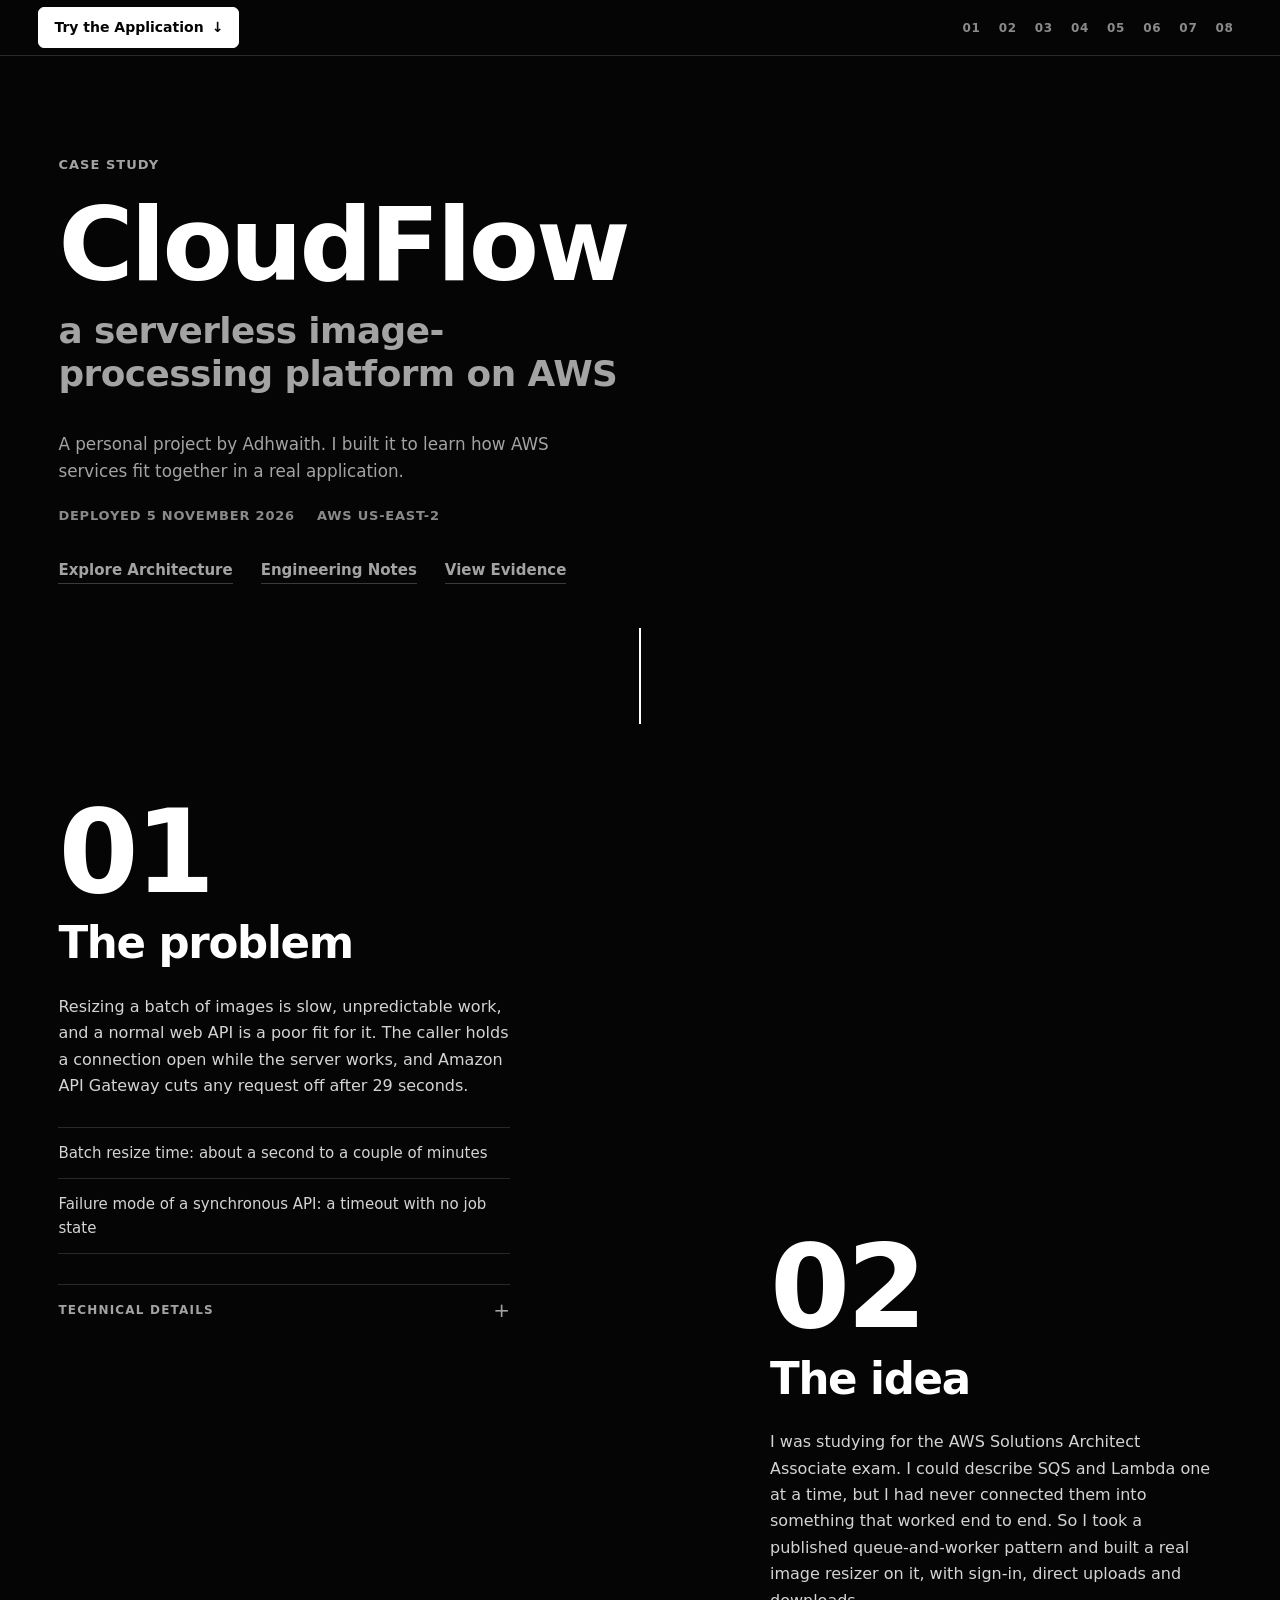
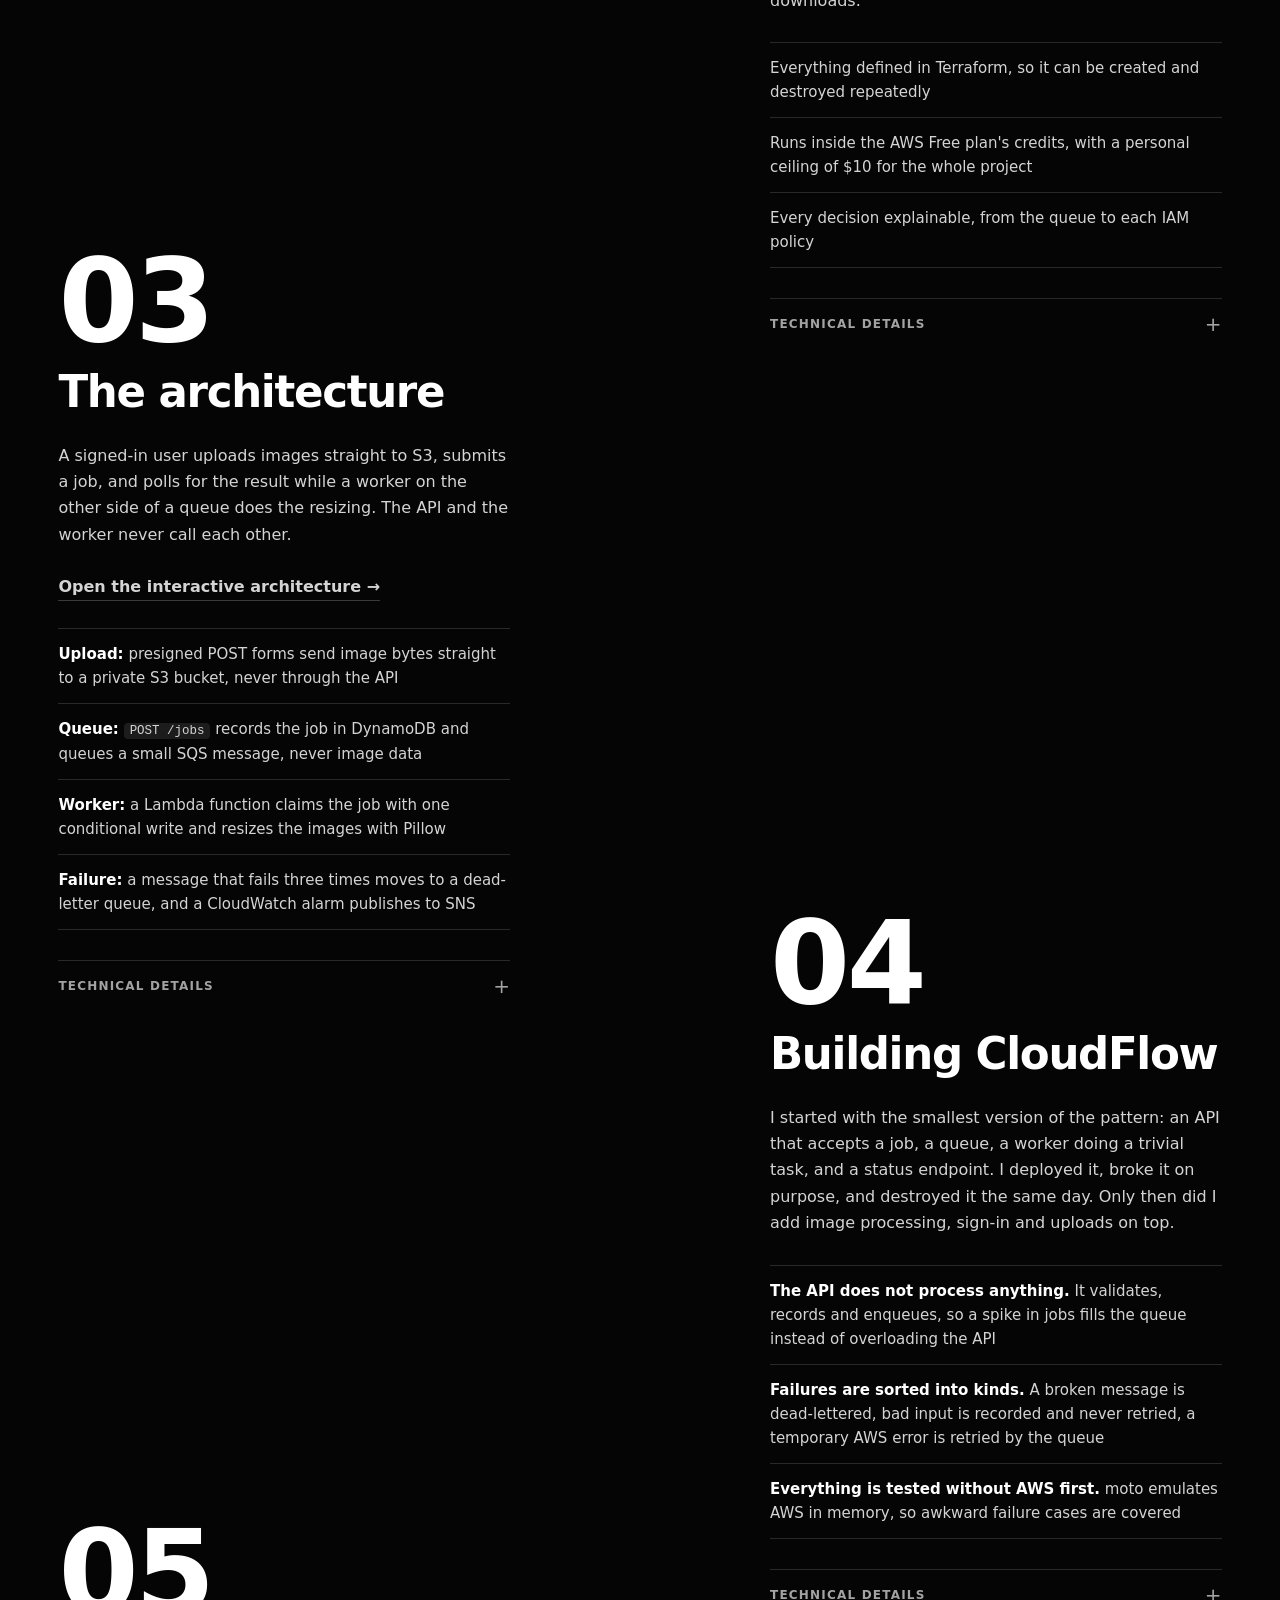
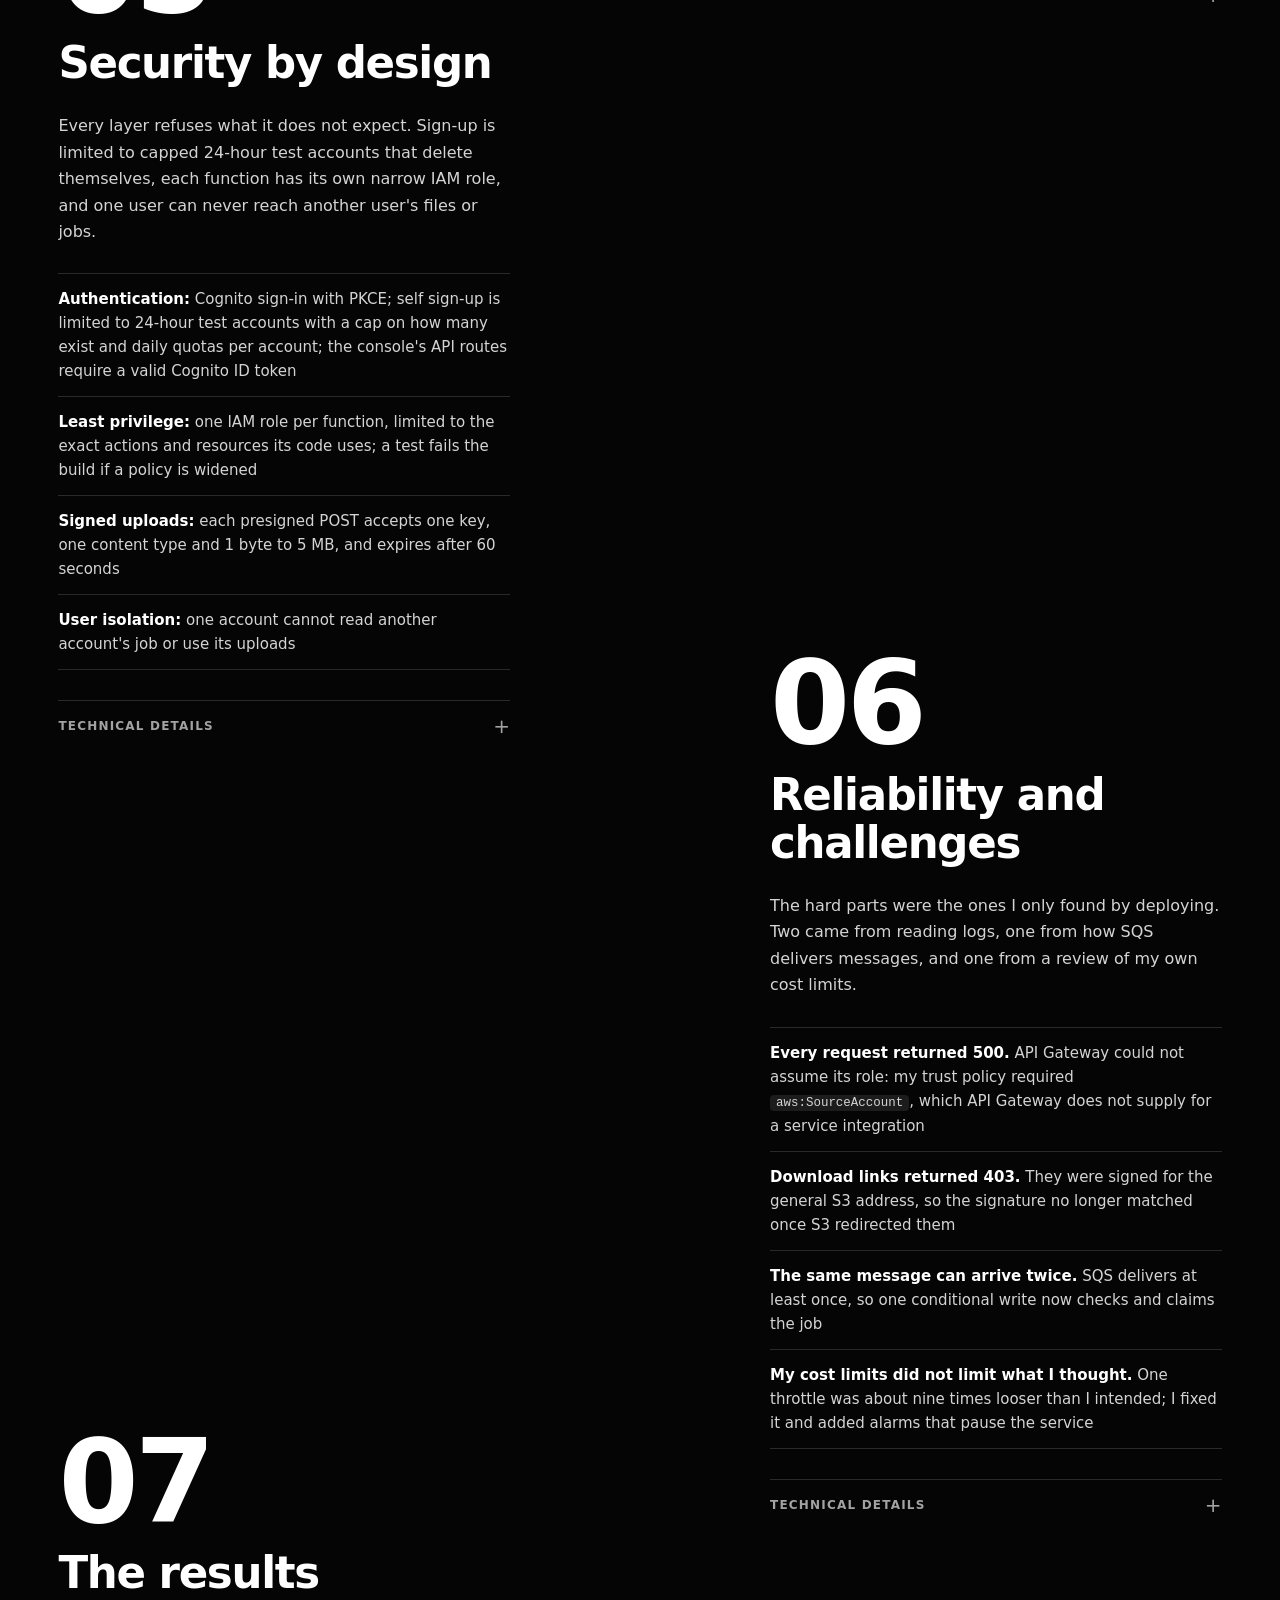
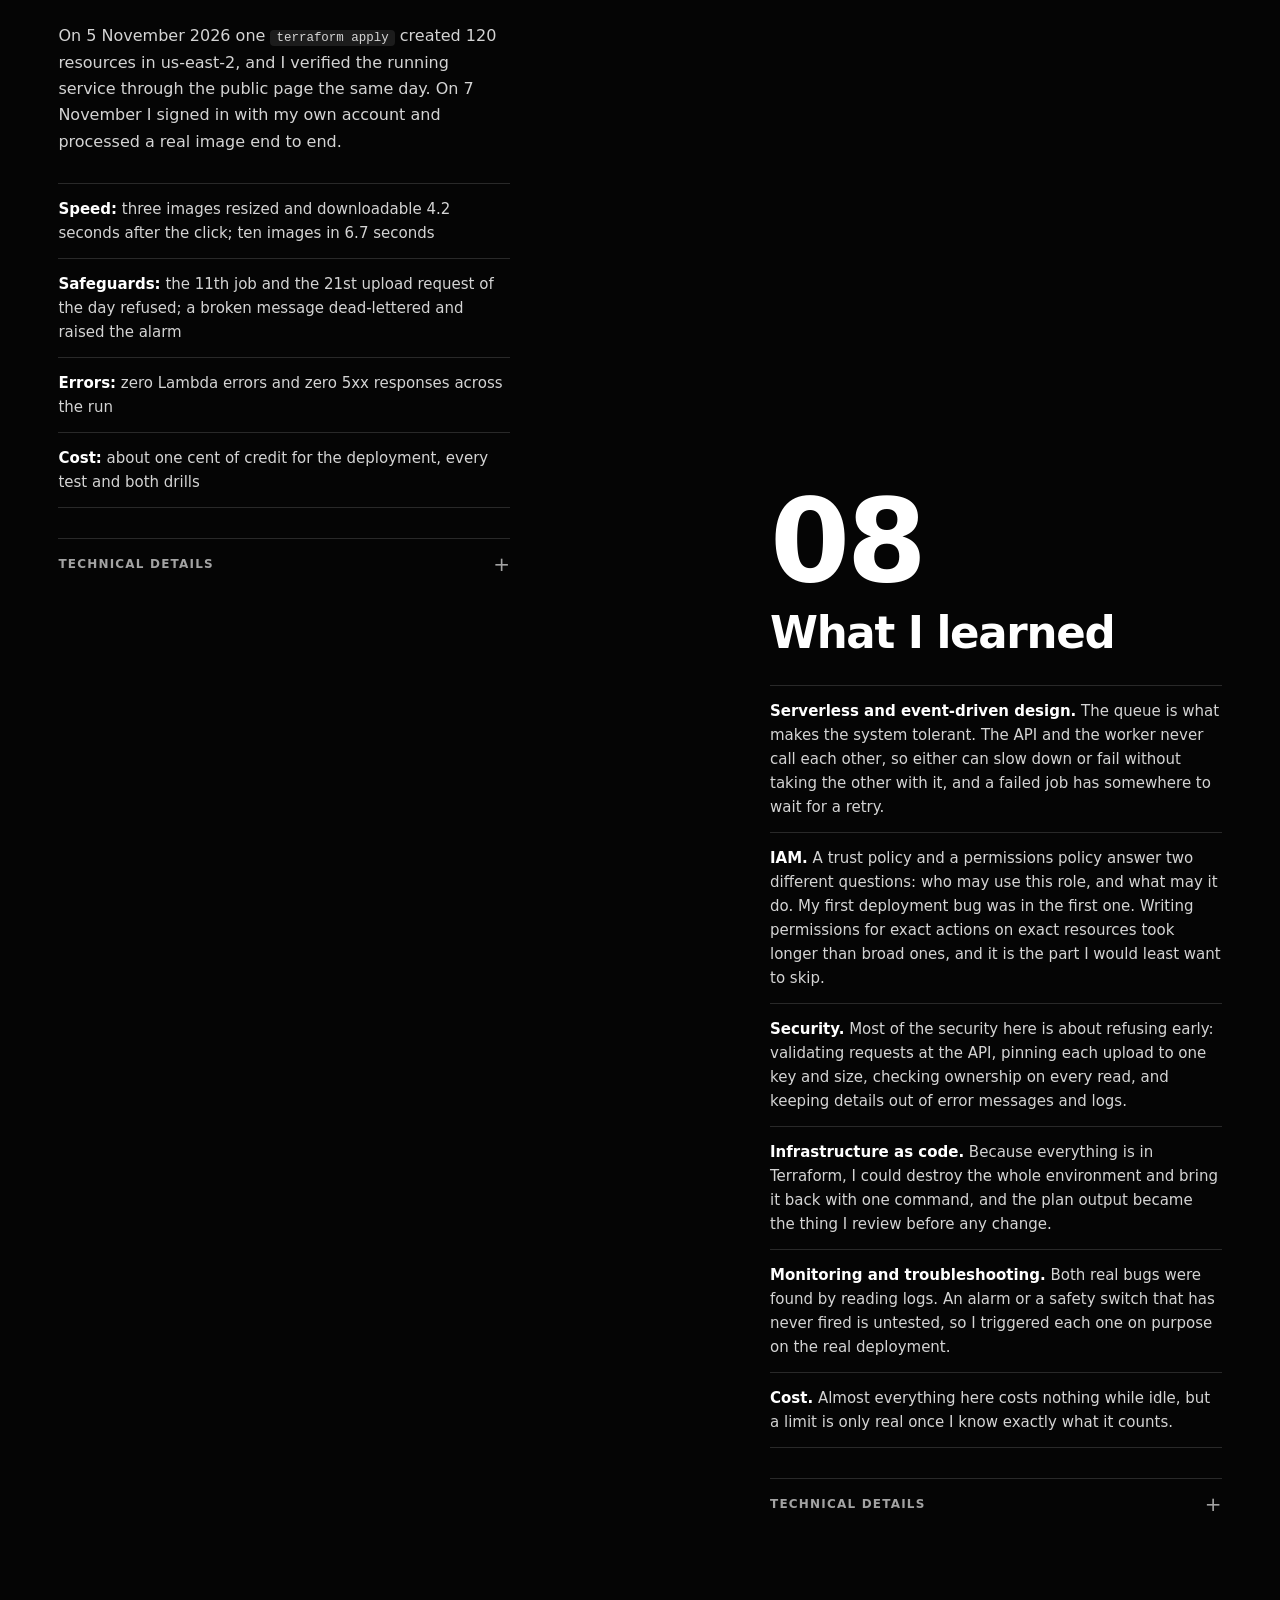
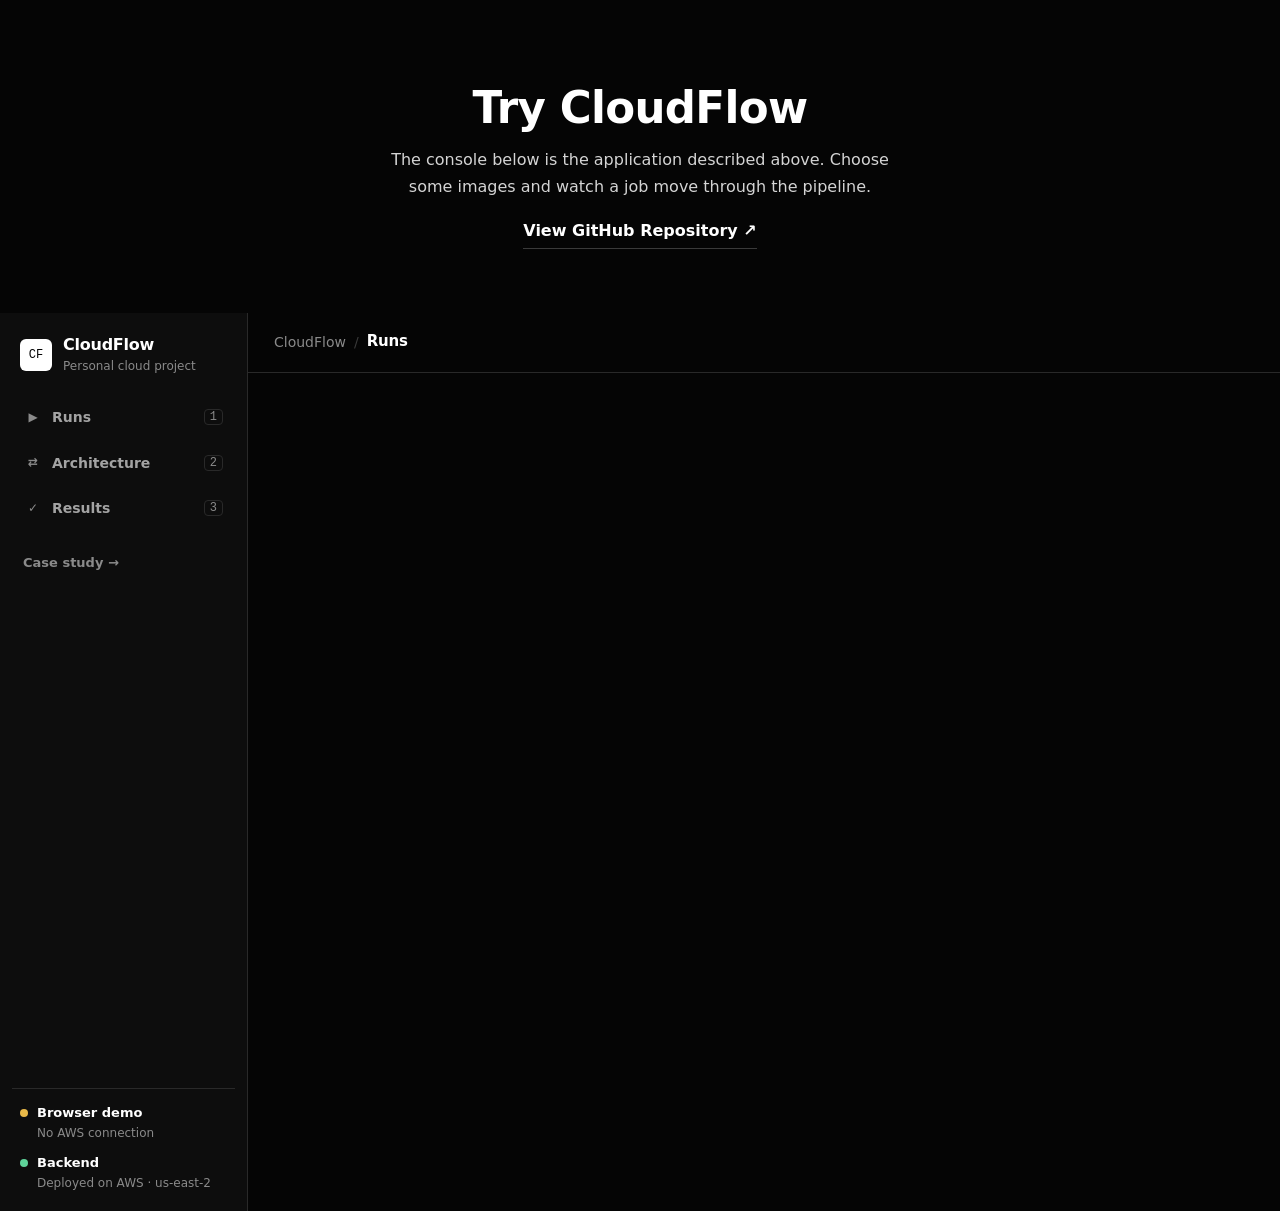
==== commit c3718dea: "CloudFlow: one-page case study, redesigned console, 24-hour test accounts" ====
--- a/case-study.html
+++ b/case-study.html
@@ -1,70 +1,26 @@
-<!doctype html>
-<html lang="en">
-<head>
-<meta charset="utf-8">
-<meta http-equiv="Content-Security-Policy" content="default-src 'self'; base-uri 'none'; object-src 'none'; form-action 'none'; script-src 'self'; style-src 'self' https://fonts.googleapis.com; font-src https://fonts.gstatic.com; img-src 'self' blob: data: https:; connect-src 'self' https:">
-<meta name="viewport" content="width=device-width, initial-scale=1, viewport-fit=cover">
-<title>CloudFlow: case study</title>
-<meta name="description" content="CloudFlow: serverless image processing on AWS. Why and how I built it, a serverless image-processing platform on AWS: the problem, the architecture, the challenges, what I learned and the results.">
-<link rel="preconnect" href="https://fonts.googleapis.com">
-<link rel="preconnect" href="https://fonts.gstatic.com" crossorigin>
-<link rel="stylesheet" href="https://fonts.googleapis.com/css2?family=Sora:wght@500;600;700&family=Inter:wght@400;500;600&family=JetBrains+Mono:wght@400;500;600&display=swap">
-<link rel="icon" href="data:image/svg+xml,%3Csvg xmlns=%27http://www.w3.org/2000/svg%27 viewBox=%270 0 32 32%27%3E%3Crect width=%2732%27 height=%2732%27 rx=%279%27 fill=%27%234f7cff%27/%3E%3C/svg%3E">
-<link rel="stylesheet" href="styles.css">
-
-</head>
-<body class="pg-eng">
-<main class="evwrap">
-  <a class="back" href="index.html#results">← Back to the console</a>
-  <div class="pagehead">
-    <span class="badge sim">Case study · a personal cloud engineering project</span>
-  </div>
-  <section class="doc"><h1>CloudFlow: a serverless image-processing platform on AWS</h1>
-<p><em>A personal project by Adhwaith. I built it to learn how AWS services fit together in a real application.</em></p>
-<h2>1. The problem</h2>
-<p>Resizing a batch of images can take anywhere from a second to a couple of minutes. A normal web API is a poor fit for that kind of work. The caller has to hold a connection open while the server does the processing, a slow job blocks everything behind it, and Amazon API Gateway cuts any request off after 29 seconds. If the processing fails halfway, the caller usually finds out with a timeout and no idea what happened to the job.</p>
-<p>The better pattern is to accept the request quickly, do the work in the background, and let the caller check on it. That is easy to say and has a lot of detail in practice: where the work waits, what happens when it fails, how to stop the same job running twice, and how the caller gets the result back safely.</p>
-<h2>2. Why I built this</h2>
-<p>I was studying for the AWS Solutions Architect Associate exam and I could describe services like SQS and Lambda one at a time, but I had never connected them into something that worked from end to end. I wanted a project where a request comes in, real work happens in the background, and a real result comes back, with authentication, permissions, monitoring and failure handling that I had configured myself.</p>
-<h2>3. Where the idea came from</h2>
-<p>The starting point was the "Asynchronous API Patterns with SQS" recipe by mzazon on CloudProjects.dev, which shows API Gateway writing to an SQS queue and a Lambda function processing the messages. I did not copy its code. I used the pattern and then changed most of the details: the open endpoints became authenticated and validated, the Lambda code moved out of Terraform into its own Python package with tests, and I added retries, duplicate protection, per-function IAM roles, alarms and lifecycle rules. The recipe's example job was a placeholder, so I turned it into something useful: an image resizer with sign-in, direct uploads and downloads.</p>
-<h2>4. What I set out to do</h2>
-<p>Technically, I wanted an application where a signed-in user uploads images, chooses a size and format, submits a job, and downloads the results, with every step running on managed AWS services and nothing running on a server I have to keep alive.</p>
-<p>For my own learning, I wanted to be able to explain each decision: why a queue sits between the API and the worker, what the IAM policy for each function allows and why, what happens to a message that fails, and how I would know if something broke.</p>
-<p>I also set myself two rules. The whole thing had to be defined in Terraform so I could create and destroy it repeatedly, and it had to run inside the AWS Free plan's credits with a personal ceiling of $10 for the whole project.</p>
-<h2>5. What I built</h2>
-<p>CloudFlow is a small web application for resizing images.</p>
-<ul><li>You sign in through Amazon Cognito. Accounts are created by me; there is no public sign-up.</li><li>You choose up to ten JPEG, PNG or WebP files of up to 5 MB each, and the output size, format and fit.</li><li>The browser uploads each file straight to a private S3 bucket using a short-lived presigned upload that only accepts that file's name, type and size.</li><li>You submit the job. The API replies immediately with a job id.</li><li>A Lambda function picks the job up from a queue, resizes the images with the Pillow library, and writes the results to a second private bucket.</li><li>The page shows the job's status as it changes, then previews and download links that work for five minutes.</li></ul>
-<p>Visitors who are not signed in can still use the page: it resizes images in the browser and walks through a simulation of the AWS pipeline, clearly labelled as a simulation. That mode also takes over if the AWS backend is paused or the Free plan ends.</p>
-<h2>6. Architecture</h2>
-<p>The interactive diagram on the Architecture page is generated from the same data that a test checks against my Terraform configuration, so it cannot drift from what is deployed. The main paths:</p>
-<ul><li><strong>Sign-in.</strong> The browser goes to the Cognito hosted sign-in page (authorization code flow with PKCE) and comes back with an ID token. API Gateway checks that token on every request.</li><li><strong>Upload.</strong> <code>POST /uploads</code> returns presigned POST forms. The browser sends the image bytes directly to the private input bucket. The API never handles the bytes.</li><li><strong>Submit.</strong> <code>POST /jobs</code> records the job in DynamoDB as queued and puts a small message on the SQS queue: the job id, the owner and the S3 keys. Image data never travels through the queue.</li><li><strong>Process.</strong> The worker Lambda claims the job with a single conditional write to DynamoDB, reads the inputs from S3, resizes them, writes the outputs and a manifest, and records the outcome for each file.</li><li><strong>Status and download.</strong> <code>GET /jobs/{jobId}</code> returns the job's state and presigned download links, only for the user who owns the job.</li><li><strong>Failure.</strong> A message that fails three times moves to a dead-letter queue. A CloudWatch alarm on that queue publishes to an SNS topic. A corrupt image is different: it fails on its own, is recorded with a short reason, and is not retried, because retrying cannot fix a bad file.</li></ul>
-<p>IAM, X-Ray tracing, CloudWatch Logs, the AWS Budget with its cost guard, and Terraform are drawn as a separate strip. They control and observe the services; they are not part of the data flow.</p>
-<h2>7. Technologies and what I did with each</h2>
-<div class="tablewrap"><table><thead><tr><th>Technology</th><th>What I implemented with it</th></tr></thead><tbody><tr><td>Amazon API Gateway (REST)</td><td>Routes with request validation against JSON schemas, a Cognito authorizer, throttling, CORS for the browser, and a direct integration that writes to SQS without a Lambda function</td></tr><tr><td>AWS Lambda (Python 3.12)</td><td>Three functions: the API handler, the image worker with a Pillow layer, and a small status reader; partial batch failure reporting so one bad message does not retry the good ones</td></tr><tr><td>Amazon SQS</td><td>The job queue with a visibility timeout matched to the worker's timeout, a dead-letter queue after three failed receives, and TLS-only queue policies</td></tr><tr><td>Amazon DynamoDB</td><td>Job state with on-demand capacity, a time-to-live on old items, a secondary index for "my jobs", conditional writes for claiming a job, and counters for daily quotas</td></tr><tr><td>Amazon S3</td><td>Two private buckets with encryption, lifecycle expiry, TLS-only policies, presigned POST uploads and presigned GET downloads</td></tr><tr><td>Amazon Cognito</td><td>A user pool with owner-created accounts, the hosted sign-in page, and the authorization code flow with PKCE for a browser application</td></tr><tr><td>AWS IAM</td><td>One role per function, each limited to the exact actions and resources its code uses, checked by an automated test that fails if a policy is widened</td></tr><tr><td>Amazon CloudWatch, SNS, X-Ray</td><td>Log groups with 14-day retention, alarms on the dead-letter queue and on function errors, an e-mail topic, and request tracing</td></tr><tr><td>Terraform</td><td>The whole environment as code: one plan to review, one apply, one destroy</td></tr><tr><td>Python, pytest, moto</td><td>The application code and more than 340 automated tests that run against an emulated AWS, including real sample images</td></tr><tr><td>JavaScript, HTML, CSS</td><td>The console: sign-in, uploads, job history, previews, the architecture diagram, and the browser-only fallback</td></tr></tbody></table></div>
-<p>Things I learned about but did not build, and so do not claim as skills here: VPC networking, containers, relational databases, multi-region design and CI/CD deployment pipelines to AWS. (My CI runs tests and checks only; it never touches the AWS account.)</p>
-<h2>8. How I built it</h2>
-<p>I started with the smallest version of the pattern: an API that accepts a job, a queue, a worker that does a trivial task, and a status endpoint. I deployed that, tested it, broke it on purpose, and destroyed it the same day. Only then did I add the image processing, sign-in and uploads on top.</p>
-<p>A few decisions shaped the rest:</p>
-<ul><li><strong>The API does not process anything.</strong> It validates, records and enqueues. That keeps every request fast and means a spike in jobs fills the queue instead of overloading the API.</li><li><strong>Uploads skip the API.</strong> Sending image bytes through API Gateway and Lambda would be slow and would hit payload limits. A presigned POST lets the browser talk to S3 directly while my code still decides exactly which key, type and size are allowed.</li><li><strong>Each function gets its own role.</strong> The API function can create upload forms and enqueue jobs but cannot delete objects or scan the table. The worker can read uploads and write results and nothing else.</li><li><strong>Failures are sorted into kinds.</strong> A broken message goes to the dead-letter queue. Bad input is recorded and never retried. A temporary AWS error is retried by the queue. Deciding which is which, per message, was most of the worker's logic.</li><li><strong>Everything is tested without AWS first.</strong> The tests use moto to emulate AWS in memory, so I could check failure cases that are awkward to produce on the real services.</li></ul>
-<p>I used an AI coding assistant throughout this project, for writing and reviewing code, tests and Terraform. I directed the work, made the design decisions, ran the deployments in my own account, read the logs when things failed, and I can explain how each part works. I am noting this because it is how the project was actually built.</p>
-<h2>9. Challenges</h2>
-<p><strong>Every request returned 500.</strong> After my first deployment, every job submission failed. The API Gateway execution log said it did not have permission to assume the role I had given it. I had added a condition to that role's trust policy (<code>aws:SourceAccount</code>) because it is good practice against the confused-deputy problem, and it works for Lambda roles. It turns out API Gateway does not supply that value when it assumes a role for a service integration, so the condition could never be satisfied. I removed it from that one role, kept it on the Lambda roles, and wrote the reason next to the policy so nobody adds it back.</p>
-<p><strong>Download links returned 403.</strong> Jobs were completing but the download links were rejected. The links were being signed for the general S3 address rather than my bucket's regional address. S3 redirected the request, and because the signature includes the host name, the redirected request no longer matched. I fixed it by creating the S3 client for the bucket's region explicitly, and added a test that checks the host name in the generated link.</p>
-<p><strong>The same message can arrive twice.</strong> SQS standard queues deliver at least once, so two copies of one job can be processed at the same moment. My first version checked the job's status and then wrote, which leaves a gap between the check and the write. I replaced it with a single conditional write that both checks and claims the job, and added a lease so that if a worker dies, another one can take over after a timeout. A second copy that finds a live lease is put back for later instead of being deleted, because deleting it could remove the only remaining copy.</p>
-<p><strong>One bad image should not fail the batch.</strong> At first a corrupt file made the whole job retry three times and then land in the dead-letter queue, along with the nine good images. I changed the worker to treat each file separately: a bad file is recorded with a short reason, the others finish, and nothing is retried unless the failure was on the AWS side.</p>
-<p><strong>Images that are small on disk and huge in memory.</strong> A tiny file can claim to be tens of thousands of pixels wide. The worker checks the declared size before decoding, refuses anything over 24 megapixels, and only accepts the three formats I intend to support.</p>
-<p><strong>My cost limits did not limit what I thought they did.</strong> Before deploying the service to stay up, I had the cost controls reviewed, and the review found three gaps. I had a daily quota on jobs, but none on requests for upload links. Reading one job made up to 21 calls to S3. And the throttle I had set to 10 requests a second turned out to apply to each API method separately, so the real limit was about nine times higher, including on the CORS preflight requests that anyone can send without signing in. I added a quota on upload requests, made upload links expire after 60 seconds, removed the S3 calls from reads, set a limit per method, and added alarms on the request count that pause the service automatically. Then I tested the pause on the real deployment: a steady stream of requests tripped the alarm after five and a half minutes, and the service paused itself one second later.</p>
-<h2>10. What I learned</h2>
-<ul><li><strong>Serverless and event-driven design.</strong> The queue is what makes the system tolerant. The API and the worker never call each other, so either can slow down or fail without taking the other with it, and a failed job has somewhere to wait for a retry.</li><li><strong>IAM.</strong> A trust policy and a permissions policy answer two different questions: who may use this role, and what may it do. My first deployment bug was in the first one. Writing permissions for exact actions on exact resources took longer than broad ones, and it is the part I would least want to skip.</li><li><strong>Security.</strong> Most of the security here is about refusing early: validating requests at the API, pinning each upload to one key and size, checking ownership on every read, and keeping details out of error messages and logs.</li><li><strong>Infrastructure as code.</strong> Because everything is in Terraform, I could destroy the whole environment and bring it back with one command, and the plan output became the thing I review before any change.</li><li><strong>Monitoring and troubleshooting.</strong> Both real bugs were found by reading logs. An alarm or a safety switch that has never fired is untested, so I triggered each one on purpose on the real deployment: a broken message for the dead-letter queue, a test alert for the cost guard, and a request flood for the request alarm.</li><li><strong>Cost.</strong> Almost everything here costs nothing while idle, but a limit is only real once I know exactly what it counts. A throttle per method, a queue that is polled all day and a preflight request that anyone can send were all things I had to learn by working out what would actually be billed.</li></ul>
-<h2>11. Results</h2>
-<p><strong>The service is deployed and verified.</strong> On 5 November 2026 one <code>terraform apply</code> created 120 resources in us-east-2, and I verified the running service through the public page and its API the same day:</p>
-<ul><li>Sign-in through the Cognito hosted page, then upload, processing and download: three images were resized and downloadable 4.2 seconds after the click.</li><li>Ten images in one job finished in 6.7 seconds; the worker needed 5.7 seconds and 135 MB of its 1,024 MB.</li><li>Three jobs submitted together all completed on the first attempt, with the worker's concurrency peaking at 2, the cap I configured.</li><li>A corrupt file failed on its own with a clear reason while the other file in the job completed, and nothing was retried.</li><li>Two duplicate copies of a finished job's message were skipped; the job record and its outputs did not change.</li><li>Requests without a valid sign-in were refused, one account could not read another account's job or use its uploads, and the daily quotas refused the 11th job and the 21st upload request of the day.</li><li>An upload link used after its 60-second lifetime was refused by S3.</li><li>Both safety drills worked: a test alert paused the service within about a second, and a request flood tripped the alarm and paused the service automatically. The manual switch paused and restored the whole service with one command each.</li><li>A deliberately broken message was received three times, twelve minutes apart, then moved to the dead-letter queue, and the alarm fired three minutes later. The message was still there, intact, the next day.</li><li>Across the run there were zero Lambda errors and zero 5xx responses, and the logs contained no tokens, signatures or e-mail addresses.</li></ul>
-<p><strong>The first deployment.</strong> On 4 November 2026 I deployed the queue-and-worker core on its own to test it before building the rest: 51 resources created, 59 jobs completed, a dead-letter drill in which a broken message was received three times, moved to the dead-letter queue and raised the alarm, two real bugs found and fixed from logs, and all 51 resources destroyed afterwards with nothing left behind.</p>
-<p><strong>Tests.</strong> More than 340 Python tests, 77 JavaScript tests, headless-browser tests of the console, Terraform formatting and validation, and a scan for secrets run on every push.</p>
-<p><strong>Cost.</strong> The deployment, every test and both drills together used about one cent of credit, read from the account's credit balance the next day, and the service costs close to nothing while idle. The project runs on AWS Free plan credits inside a $10 ceiling that I set for myself, with alerts and an automatic pause well below it.</p>
-<h2>12. What I would improve</h2>
-<ul><li><strong>Push instead of polling.</strong> The page asks for the job status every few seconds. A WebSocket API would push updates, at the cost of a connection table and more moving parts.</li><li><strong>A per-user monthly quota and self-service sign-up.</strong> Today I create accounts by hand and limit jobs per day. Opening sign-up safely would need stronger abuse controls than I can run inside this budget.</li><li><strong>A deployment pipeline.</strong> I apply Terraform by hand after reviewing the plan. A pipeline with a manual approval step would be more repeatable, but it needs AWS credentials in CI, which I chose not to do for a personal account.</li><li><strong>Larger files.</strong> Files over 5 MB would need multipart uploads and more worker memory, which raises the cost per job.</li><li><strong>A custom domain and CDN for the site.</strong> The console is a static site on GitHub Pages. S3 with CloudFront would keep everything on AWS; it adds resources to manage for no functional gain today.</li></ul></section>
-</main>
-</body>
-</html>
+<!doctype html>
+<html lang="en">
+<head>
+<meta charset="utf-8">
+<meta http-equiv="Content-Security-Policy" content="default-src 'self'; base-uri 'none'; object-src 'none'; form-action 'none'; script-src 'self'; style-src 'self' https://fonts.googleapis.com; font-src https://fonts.gstatic.com; img-src 'self' blob: data: https:; connect-src 'self' https:">
+<meta name="viewport" content="width=device-width, initial-scale=1, viewport-fit=cover">
+<title>CloudFlow: case study</title>
+<meta name="description" content="CloudFlow: serverless image processing on AWS. The case study is the start of the main page.">
+<link rel="preconnect" href="https://fonts.googleapis.com">
+<link rel="preconnect" href="https://fonts.gstatic.com" crossorigin>
+<link rel="stylesheet" href="https://fonts.googleapis.com/css2?family=Sora:wght@600;700&family=Manrope:wght@400;500;600;700&family=JetBrains+Mono:wght@400;500&display=swap">
+<link rel="icon" href="data:image/svg+xml,%3Csvg xmlns=%27http://www.w3.org/2000/svg%27 viewBox=%270 0 32 32%27%3E%3Crect width=%2732%27 height=%2732%27 rx=%279%27 fill=%27%23ffffff%27/%3E%3C/svg%3E">
+<link rel="stylesheet" href="styles.css">
+
+<meta http-equiv="refresh" content="0; url=index.html#story">
+</head>
+<body class="pg-eng">
+<main class="evwrap">
+  <a class="back" href="index.html#results">← Back to the console</a>
+  <div class="pagehead">
+    <span class="badge sim">Case study</span>
+  </div>
+  <section class="doc"><p>The case study is now the first part of the CloudFlow page, directly above the working application. <a href="index.html#story">Read the case study</a>.</p></section>
+</main>
+</body>
+</html>
--- a/styles.css
+++ b/styles.css
@@ -1,405 +1,564 @@
-/* CloudFlow Console. Dark, technical, premium. Fonts: Sora (brand/headings), Inter (body), JetBrains Mono (technical). */
-:root {
-  --bg: #07111f; --surface: #0d1728; --surface-2: #111e33; --surface-3: #16263f;
-  --border: #22314d; --border-strong: #2f4266;
-  --text: #f5f7fb; --text-2: #9fb0c7; --text-3: #8193ad;
-  --primary: #4f7cff; --primary-soft: rgba(79,124,255,.16); --primary-glow: rgba(79,124,255,.55);
-  --accent: #2dd4bf; --accent-soft: rgba(45,212,191,.14);
-  --highlight: #c7f36b; --highlight-soft: rgba(199,243,107,.13);
-  --success: #22c55e; --success-soft: rgba(34,197,94,.14); --success-glow: rgba(34,197,94,.5);
-  --warn: #f59e0b; --warn-soft: rgba(245,158,11,.14);
-  --danger: #f87171; --danger-soft: rgba(248,113,113,.14); --danger-glow: rgba(248,113,113,.5);
-  --brand: "Sora", "Inter", ui-sans-serif, system-ui, sans-serif;
-  --sans: "Inter", ui-sans-serif, system-ui, -apple-system, "Segoe UI", Roboto, "Helvetica Neue", Arial, sans-serif;
-  --mono: "JetBrains Mono", "Cascadia Code", ui-monospace, SFMono-Regular, Menlo, Consolas, monospace;
-  --sb: 248px; --top: 60px; --r: 10px; --r-lg: 14px;
-  --shadow: 0 1px 0 rgba(255,255,255,.03) inset, 0 10px 30px -18px rgba(0,0,0,.8);
-  --shadow-md: 0 1px 0 rgba(255,255,255,.04) inset, 0 18px 40px -20px rgba(0,0,0,.85);
-  color-scheme: dark;
-}
-* { box-sizing: border-box; }
-html { background: var(--bg); }
-body { margin: 0; background: radial-gradient(900px 420px at 85% -10%, rgba(79,124,255,.14), transparent 60%), radial-gradient(700px 400px at -10% 110%, rgba(45,212,191,.08), transparent 60%), var(--bg); color: var(--text); font: 14px/1.6 var(--sans); -webkit-font-smoothing: antialiased; }
-a { color: var(--primary); text-decoration: none; } a:hover { text-decoration: underline; }
-:focus-visible { outline: 2px solid var(--highlight); outline-offset: 2px; border-radius: 4px; }
-button, input, textarea { font: inherit; color: inherit; }
-code { font-family: var(--mono); font-size: 12.5px; background: var(--surface-2); border: 1px solid var(--border); padding: 1px 6px; border-radius: 5px; color: var(--text); }
-h1, h2, h3, h4 { margin: 0; letter-spacing: -.01em; line-height: 1.3; font-family: var(--brand); }
-h2 { font-size: 23px; font-weight: 600; } h3 { font-size: 15px; font-weight: 600; }
-h4 { font-size: 11.5px; font-weight: 600; text-transform: uppercase; letter-spacing: .08em; color: var(--text-3); margin-bottom: 8px; font-family: var(--sans); }
-h4 small { text-transform: none; letter-spacing: 0; font-weight: 400; font-family: var(--mono); font-size: 11.5px; color: var(--text-3); margin-left: 6px; }
-p { margin: 0 0 10px; }
-.muted { color: var(--text-3); } .small { font-size: 12.5px; } .mono { font-family: var(--mono); }
-.skip { position: absolute; left: -999px; top: 8px; background: var(--surface); border: 1px solid var(--border-strong); padding: 8px 12px; border-radius: 6px; z-index: 50; }
-.skip:focus { left: 8px; }
-@media (prefers-reduced-motion: reduce) { *, *::before, *::after { animation: none !important; transition: none !important; } }
-
-/* ---- shell ---- */
-.shell { display: grid; grid-template-columns: var(--sb) minmax(0, 1fr); min-height: 100vh; }
-.sidebar { position: sticky; top: 0; height: 100vh; background: linear-gradient(180deg, #0a1526 0%, var(--bg) 100%); border-right: 1px solid var(--border); color: var(--text-2); display: flex; flex-direction: column; padding: 16px 12px; }
-.brand { display: flex; align-items: center; gap: 11px; padding: 6px 8px 20px; color: var(--text); font-family: var(--brand); }
-.brand .mark { width: 32px; height: 32px; border-radius: 9px; background: linear-gradient(135deg, var(--primary), var(--accent)); color: #06101d; display: inline-flex; align-items: center; justify-content: center; font: 700 12px var(--mono); flex: none; box-shadow: 0 0 0 1px rgba(255,255,255,.08) inset, 0 6px 18px -8px var(--primary-glow); }
-.brand b { display: block; font-size: 15.5px; font-weight: 600; line-height: 1.2; letter-spacing: -.01em; } .brand small { color: var(--text-3); font-size: 11.5px; font-family: var(--sans); }
-.nav { list-style: none; margin: 0; padding: 0; display: flex; flex-direction: column; gap: 3px; }
-.nav button { position: relative; display: flex; align-items: center; gap: 10px; width: 100%; background: none; border: 1px solid transparent; border-radius: var(--r); padding: 9px 11px; text-align: left; color: var(--text-2); cursor: pointer; font-weight: 500; transition: background .15s, color .15s, border-color .15s; }
-.nav button:hover { background: var(--surface-2); color: var(--text); }
-.nav button[aria-current="page"] { background: linear-gradient(90deg, rgba(79,124,255,.22), rgba(79,124,255,.06)); border-color: rgba(79,124,255,.35); color: var(--text); box-shadow: 0 0 0 1px rgba(79,124,255,.12), 0 8px 24px -16px var(--primary-glow); }
-.nav button[aria-current="page"]::before { content: ""; position: absolute; left: -1px; top: 9px; bottom: 9px; width: 3px; border-radius: 3px; background: var(--highlight); box-shadow: 0 0 10px rgba(199,243,107,.6); }
-.nav .ico { width: 18px; text-align: center; color: var(--text-3); font-size: 12px; }
-.nav button[aria-current="page"] .ico { color: var(--highlight); }
-.nav kbd { margin-left: auto; font: 11px var(--mono); color: var(--text-3); border: 1px solid var(--border); border-radius: 4px; padding: 0 5px; }
-.sidefoot { margin-top: auto; display: flex; flex-direction: column; gap: 10px; padding: 14px 8px 4px; border-top: 1px solid var(--border); font-size: 12px; }
-.env { display: flex; gap: 9px; align-items: flex-start; }
-.env b { display: block; color: var(--text); font-weight: 600; font-size: 12.5px; } .env small { color: var(--text-3); font-size: 11.5px; }
-.led { width: 8px; height: 8px; border-radius: 50%; margin-top: 6px; flex: none; }
-.led.sim { background: var(--highlight); box-shadow: 0 0 8px rgba(199,243,107,.7); } .led.real { background: var(--accent); box-shadow: 0 0 8px rgba(45,212,191,.7); }
-.work { min-width: 0; }
-.topbar { position: sticky; top: 0; z-index: 20; height: var(--top); display: flex; align-items: center; gap: 14px; padding: 0 26px; background: rgba(7,17,31,.78); backdrop-filter: blur(10px); border-bottom: 1px solid var(--border); }
-.crumbs { display: flex; align-items: center; gap: 8px; min-width: 0; }
-.crumbs h1 { font-size: 14.5px; font-weight: 600; } .crumbs .sep { color: var(--border-strong); }
-.topactions { margin-left: auto; display: flex; align-items: center; gap: 10px; }
-.iconbtn { width: 36px; height: 36px; border: 1px solid var(--border); background: var(--surface); border-radius: var(--r); cursor: pointer; display: none; align-items: center; justify-content: center; }
-main { padding: 26px; max-width: 1260px; overflow-wrap: anywhere; }
-.view { display: none; } .view.on { display: block; animation: fade .22s ease; }
-@keyframes fade { from { opacity: 0; transform: translateY(3px); } to { opacity: 1; transform: none; } }
-.pagehead { max-width: 780px; margin-bottom: 22px; }
-.pagehead p { color: var(--text-2); font-size: 14.5px; margin-top: 8px; }
-
-/* ---- primitives ---- */
-.panel { background: linear-gradient(180deg, rgba(255,255,255,.015), transparent 40%), var(--surface); border: 1px solid var(--border); border-radius: var(--r-lg); padding: 20px 22px; box-shadow: var(--shadow); min-width: 0; }
-.panelhead { display: flex; align-items: baseline; justify-content: space-between; gap: 12px; margin-bottom: 14px; flex-wrap: wrap; }
-.panelhead .count { font: 500 12px var(--mono); background: var(--surface-3); color: var(--text-2); border: 1px solid var(--border); border-radius: 999px; padding: 1px 8px; margin-left: 6px; vertical-align: middle; }
-.btn { display: inline-flex; align-items: center; justify-content: center; gap: 8px; background: var(--surface-2); border: 1px solid var(--border-strong); border-radius: var(--r); padding: 8px 15px; cursor: pointer; font-size: 13.5px; font-weight: 600; min-height: 38px; color: var(--text); transition: background .15s, border-color .15s, box-shadow .15s, transform .08s; }
-.btn:hover { background: var(--surface-3); border-color: var(--text-3); }
-.btn:active { transform: translateY(1px); }
-.btn:disabled { opacity: .45; cursor: not-allowed; transform: none; }
-.btn:focus-visible { box-shadow: 0 0 0 3px rgba(199,243,107,.35); outline: none; }
-.btn.primary { background: linear-gradient(180deg, #5d87ff, var(--primary)); border-color: rgba(255,255,255,.14); color: #fff; box-shadow: 0 0 0 1px rgba(79,124,255,.35), 0 10px 24px -10px var(--primary-glow); }
-.btn.primary:hover { filter: brightness(1.08); box-shadow: 0 0 0 1px rgba(79,124,255,.5), 0 12px 28px -10px var(--primary-glow); }
-.btn.loading { position: relative; color: transparent; }
-.btn.loading::after { content: ""; position: absolute; width: 16px; height: 16px; border-radius: 50%; border: 2px solid rgba(255,255,255,.35); border-top-color: #fff; animation: spin .7s linear infinite; }
-@keyframes spin { to { transform: rotate(360deg); } }
-.badge { display: inline-flex; align-items: center; gap: 6px; padding: 3px 10px; border-radius: 999px; font-size: 12px; font-weight: 600; white-space: nowrap; border: 1px solid transparent; }
-.badge::before { content: ""; width: 6px; height: 6px; border-radius: 50%; background: currentColor; box-shadow: 0 0 6px currentColor; }
-.badge.sim { background: var(--highlight-soft); color: var(--highlight); border-color: rgba(199,243,107,.3); }
-.badge.real { background: var(--accent-soft); color: var(--accent); border-color: rgba(45,212,191,.3); }
-.pill { display: inline-flex; align-items: center; gap: 6px; padding: 2px 9px; border-radius: 999px; font-size: 12px; font-weight: 600; background: var(--surface-3); color: var(--text-2); white-space: nowrap; border: 1px solid var(--border); }
-.pill::before { content: ""; width: 6px; height: 6px; border-radius: 50%; background: currentColor; }
-.pill.queued, .pill.pending { background: var(--warn-soft); color: var(--warn); border-color: rgba(245,158,11,.3); }
-.pill.processing, .pill.running { background: var(--primary-soft); color: #8fb0ff; border-color: rgba(79,124,255,.35); }
-.pill.completed { background: var(--success-soft); color: var(--success); border-color: rgba(34,197,94,.3); }
-.pill.failed, .pill.dead, .pill.rejected, .pill.dead-lettered { background: var(--danger-soft); color: var(--danger); border-color: rgba(248,113,113,.3); }
-.pill.running::before { animation: blink 1s ease-in-out infinite; }
-@keyframes blink { 50% { opacity: .3; } }
-.metrics { display: grid; grid-template-columns: repeat(3, minmax(0, 1fr)); gap: 14px; margin: 0 0 16px; }
-.metrics div { position: relative; overflow: hidden; background: var(--surface); border: 1px solid var(--border); border-radius: var(--r-lg); padding: 18px 20px; box-shadow: var(--shadow); }
-.metrics div::after { content: ""; position: absolute; left: 20px; bottom: 0; width: 44px; height: 3px; border-radius: 3px 3px 0 0; background: linear-gradient(90deg, var(--accent), var(--highlight)); }
-.metrics dt { font-size: 11.5px; color: var(--text-3); text-transform: uppercase; letter-spacing: .08em; font-weight: 600; }
-.metrics dd { margin: 8px 0 4px; font: 600 34px/1.05 var(--brand); letter-spacing: -.03em; color: var(--text); }
-.metrics span { font-size: 12.5px; color: var(--text-3); }
-.split { display: grid; grid-template-columns: minmax(0, 1.7fr) minmax(0, 1fr); gap: 14px; margin-bottom: 14px; }
-.split3 { display: grid; grid-template-columns: 1.1fr 1fr 1fr; gap: 14px; margin-top: 14px; }
-table { border-collapse: collapse; width: 100%; font-size: 13px; }
-th { text-align: left; font-size: 11px; text-transform: uppercase; letter-spacing: .08em; color: var(--text-3); font-weight: 600; padding: 8px 10px; border-bottom: 1px solid var(--border); white-space: nowrap; }
-td { padding: 10px; border-bottom: 1px solid var(--border); vertical-align: middle; color: var(--text-2); }
-tr:last-child td { border-bottom: 0; }
-.tablewrap { overflow-x: auto; }
-
-/* ---- architecture diagram (drawn by archview.js from arch.js) ---- */
-.archview { position: relative; }
-.av-stage { overflow: auto; background: var(--bg); border: 1px solid var(--border); border-radius: var(--r); touch-action: pan-x pan-y; }
-.av-stage svg { display: block; width: 100%; height: auto; }
-.archview.zoomed .av-stage { touch-action: none; cursor: grab; } .archview.panning .av-stage { cursor: grabbing; }
-.archview .band { fill: rgba(255,255,255,.014); stroke: rgba(255,255,255,.05); stroke-width: 1; }
-.archview .band.strip { fill: rgba(255,255,255,.028); stroke: var(--border-strong); stroke-dasharray: 5 5; }
-.archview .bandlabel { fill: var(--text-3); font: 500 10.5px var(--mono); letter-spacing: .04em; opacity: .85; }
-.archview .node { transition: filter .25s, opacity .2s; }
-.av-full .node { cursor: pointer; }
-.archview .node .card { fill: var(--surface-2); stroke: var(--border-strong); stroke-width: 1.2; transition: stroke .2s, fill .2s; }
-.av-full .node:hover .card { stroke: var(--text-3); }
-.archview .node.control .card { fill: var(--surface); stroke-dasharray: 5 4; }
-.archview .node .svc { fill: var(--text-3); font: 600 9.5px var(--mono); letter-spacing: .04em; }
-.archview .node .nm { fill: var(--text); font: 600 11.5px var(--sans); }
-.archview .edge path { transition: opacity .2s; }
-.archview .edge.legacy { opacity: .42; }
-.archview .focusing .node:not(.rel) { opacity: .42; }
-.archview .focusing .edge:not(.rel) { opacity: .12; }
-.archview .focusing .edge.rel path { stroke-width: 2.2; }
-.archview .focusing .edge.legacy.rel { opacity: .7; }
-.archview .node.selected .card { stroke: var(--accent); stroke-width: 1.9; }
-.archview .node.trail .card { stroke: rgba(79,124,255,.7); fill: rgba(79,124,255,.07); stroke-width: 1.5; }
-.archview .node.active .card { stroke: var(--primary); fill: var(--primary-soft); stroke-width: 1.9; }
-.archview .node.active { filter: drop-shadow(0 0 9px var(--primary-glow)); animation: pulse-blue 1.4s ease-in-out infinite; }
-.archview .node.good .card { stroke: var(--success); fill: var(--success-soft); stroke-width: 1.9; }
-.archview .node.good { filter: drop-shadow(0 0 9px var(--success-glow)); }
-.archview .node.bad .card { stroke: var(--danger); fill: var(--danger-soft); stroke-width: 1.9; }
-.archview .node.bad { filter: drop-shadow(0 0 9px var(--danger-glow)); }
-.archview .edge.lit path { stroke-width: 2.8; stroke-dasharray: 7 6; animation: flowdash .7s linear infinite; }
-.archview .edge.lit-active path { stroke: var(--primary); } .archview .edge.lit-good path { stroke: var(--success); } .archview .edge.lit-bad path { stroke: var(--danger); }
-.archview .edge.lit, .archview .focusing .edge.lit { opacity: 1; }
-@keyframes pulse-blue { 50% { filter: drop-shadow(0 0 4px var(--primary-glow)); } }
-@keyframes flowdash { to { stroke-dashoffset: -13; } }
-.archview .node:focus-visible { outline: none; } .archview .node:focus-visible .card { stroke: var(--highlight); stroke-width: 2.4; }
-.archview .elabel rect { fill: var(--surface); stroke: var(--border-strong); stroke-width: 1; opacity: .97; }
-.archview .elabel .leader { stroke: var(--text-2); stroke-width: 1; }
-.archview .elabel .dot { fill: var(--text); }
-.archview .elabel text { fill: var(--text); font: 11px var(--sans); }
-.archview .elabel.t-request rect { stroke: #4f7cff; } .archview .elabel.t-data rect { stroke: #2dd4bf; } .archview .elabel.t-auth rect { stroke: #f59e0b; } .archview .elabel.t-failure rect { stroke: #f87171; }
-.av-legend { list-style: none; margin: 12px 0 0; padding: 0; display: flex; flex-wrap: wrap; gap: 6px 22px; color: var(--text-2); font-size: 12.5px; }
-.av-legend li { display: flex; align-items: center; gap: 8px; }
-.av-legend .lg { flex: none; }
-.av-legend .lg-note { flex-basis: 100%; color: var(--text-3); }
-.arch.small { background: var(--bg); border: 1px solid var(--border); border-radius: var(--r); padding: 10px 12px; margin-bottom: 12px; }
-.arch.small .av-stage { border: 0; background: transparent; overflow: visible; }
-.arch-list { display: none; list-style: none; margin: 0; padding: 0; }
-.arch-list li button { width: 100%; text-align: left; padding: 8px 10px; border: 1px solid var(--border); border-radius: var(--r); margin-bottom: 6px; background: var(--surface-2); font-size: 13.5px; cursor: pointer; }
-.arch-list li button small { color: var(--text-3); font-family: var(--mono); font-size: 11px; display: block; letter-spacing: .05em; }
-.arch-list li.selected button { border-color: var(--accent); }
-.arch-list li.trail button { border-color: rgba(79,124,255,.6); }
-.arch-list li.active button { border-color: var(--primary); background: var(--primary-soft); box-shadow: 0 0 12px -2px var(--primary-glow); }
-.arch-list li.good button { border-color: var(--success); background: var(--success-soft); box-shadow: 0 0 12px -2px var(--success-glow); }
-.arch-list li.bad button { border-color: var(--danger); background: var(--danger-soft); box-shadow: 0 0 12px -2px var(--danger-glow); }
-.archbar { display: flex; flex-wrap: wrap; align-items: center; justify-content: space-between; gap: 10px 16px; margin-bottom: 10px; }
-.zoomctl { display: inline-flex; gap: 6px; }
-.zoomctl .btn { min-height: 34px; min-width: 40px; padding: 4px 12px; }
-.plstatus { margin: 0; flex: 1 1 320px; color: var(--text-2); font-size: 13px; }
-.plstatus .badge { margin-right: 10px; vertical-align: 1px; }
-.archwrap { position: relative; }
-.archwrap .simrun { position: absolute; top: 8px; right: 10px; z-index: 2; margin: 0; background: rgba(13,23,40,.92); }
-.archwrap .simrun[hidden] { display: none; }
-.archpreview { cursor: pointer; margin-bottom: 12px; }
-.archpreview .av-stage { overflow: hidden; }
-.archpanel { margin-bottom: 14px; }
-.svcinfo { border-left: 3px solid var(--accent); font-size: 14px; animation: fade .2s ease; margin-bottom: 14px; scroll-margin-top: 80px; }
-.svcinfo .svc { display: block; font: 600 11px var(--mono); letter-spacing: .08em; color: var(--accent); text-transform: uppercase; margin-bottom: 4px; }
-.svcinfo b { font: 600 17px var(--brand); } .svcinfo p { margin: 8px 0 0; color: var(--text-2); max-width: 900px; }
-.svcinfo .vchip { margin-left: 10px; vertical-align: 2px; }
-.svcinfo .hint { margin: 0; }
-.svcgrid { display: grid; grid-template-columns: repeat(3, minmax(0, 1fr)); gap: 16px 24px; margin-top: 14px; }
-.svcgrid ul { margin: 0; padding-left: 18px; color: var(--text-2); display: grid; gap: 5px; font-size: 13px; }
-.svcgrid li::marker { color: var(--accent); }
-.svcgrid .etype { display: inline-block; font: 600 10.5px var(--mono); padding: 0 6px; border-radius: 5px; margin-right: 6px; border: 1px solid var(--border-strong); color: var(--text); }
-.svcgrid .etype.request { border-color: #4f7cff; } .svcgrid .etype.data { border-color: #2dd4bf; } .svcgrid .etype.auth { border-color: #f59e0b; } .svcgrid .etype.failure { border-color: #f87171; } .svcgrid .etype.status { border-color: #8193ad; }
-.svcgrid .dir { color: var(--text); font-weight: 600; }
-.srcchips { display: flex; flex-wrap: wrap; gap: 6px; margin-top: 14px; }
-.srcchips code { font-size: 12px; }
-.srcchips h4 { flex-basis: 100%; margin: 0; }
-.steps ol { margin: 0; padding-left: 20px; color: var(--text-2); display: grid; grid-template-columns: repeat(2, minmax(0, 1fr)); gap: 6px 28px; }
-.steps li::marker { color: var(--accent); font-family: var(--mono); }
-.steps b { color: var(--text); margin-right: 4px; }
-
-/* ---- runs workspace ---- */
-.runs-layout { display: grid; grid-template-columns: 340px minmax(0, 1fr); gap: 14px; align-items: start; }
-.runs-layout .newjob { grid-row: 1 / span 2; }
-.runs-layout .runs, .runs-layout .inspector { grid-column: 2; }
-.seg { display: flex; flex-direction: column; gap: 6px; margin: 14px 0; }
-.seg button { text-align: left; background: var(--surface-2); border: 1px solid var(--border); border-radius: var(--r); padding: 10px 12px; cursor: pointer; transition: border-color .15s, background .15s, box-shadow .15s; }
-.seg button:hover { border-color: var(--border-strong); background: var(--surface-3); }
-.seg button[aria-pressed="true"] { border-color: rgba(79,124,255,.6); background: var(--primary-soft); box-shadow: inset 3px 0 0 var(--primary), 0 0 0 1px rgba(79,124,255,.15); }
-.seg b { display: block; font-size: 13.5px; color: var(--text); } .seg small { color: var(--text-2); font-size: 12px; }
-.advanced { border-top: 1px solid var(--border); padding-top: 12px; margin-bottom: 14px; }
-.advanced summary { cursor: pointer; font-size: 13px; color: var(--text-2); font-weight: 500; }
-.advanced summary:hover { color: var(--text); }
-.advanced label { display: block; font-size: 12.5px; color: var(--text-2); margin: 10px 0 4px; font-weight: 500; }
-.advanced label small { color: var(--text-3); font-weight: 400; font-size: 12px; }
-.advanced input, .advanced textarea { width: 100%; background: var(--bg); color: var(--text); border: 1px solid var(--border-strong); border-radius: var(--r); padding: 8px 10px; font: 13px var(--mono); transition: border-color .15s, box-shadow .15s; }
-.advanced input:focus, .advanced textarea:focus { outline: none; border-color: var(--primary); box-shadow: 0 0 0 3px var(--primary-soft); }
-.advanced textarea { min-height: 76px; resize: vertical; }
-.note { font-size: 12px; color: var(--text-3); margin: 8px 0 0; }
-.actions { display: flex; gap: 8px; flex-wrap: wrap; }
-.actions .primary { flex: 1 1 auto; }
-#runs-table tbody tr:not(.empty) { cursor: pointer; transition: background .12s; }
-#runs-table tbody tr:not(.empty):hover { background: var(--surface-2); }
-#runs-table tbody tr[aria-selected="true"] { background: var(--primary-soft); box-shadow: inset 3px 0 0 var(--primary); }
-#runs-table tbody tr[aria-selected="true"] td { color: var(--text); }
-#runs-table .empty td { color: var(--text-3); text-align: center; padding: 24px; }
-#runs-table .idcell { font-family: var(--mono); font-size: 12px; color: var(--text); }
-#runs-table .num { font-family: var(--mono); }
-.inspector .svcline { min-height: 18px; color: var(--text-2); margin: 0 0 12px; }
-.jobcard { display: grid; grid-template-columns: 2fr 1fr 1fr 1fr; gap: 10px 18px; padding: 14px 16px; background: var(--surface-2); border: 1px solid var(--border); border-radius: var(--r); margin-bottom: 12px; }
-.jobcard div { display: flex; flex-direction: column; gap: 4px; min-width: 0; }
-.jobcard .k { font-size: 11px; color: var(--text-3); text-transform: uppercase; letter-spacing: .08em; font-weight: 600; }
-.jobcard .v { font-size: 13.5px; } .jobcard .mono { font-size: 12.5px; color: var(--text); }
-.stages { list-style: none; display: flex; flex-wrap: wrap; gap: 6px; padding: 0; margin: 0 0 16px; }
-.stages li { font-size: 12px; padding: 3px 11px; border-radius: 999px; border: 1px solid var(--border); color: var(--text-3); background: var(--surface-2); font-weight: 500; }
-.stages li.done { color: var(--text-2); border-color: var(--border-strong); }
-.stages li.now { color: #8fb0ff; border-color: var(--primary); background: var(--primary-soft); font-weight: 600; box-shadow: 0 0 10px -2px var(--primary-glow); }
-.stages li.now.good { color: var(--success); border-color: var(--success); background: var(--success-soft); box-shadow: 0 0 10px -2px var(--success-glow); }
-.stages li.now.bad { color: var(--danger); border-color: var(--danger); background: var(--danger-soft); box-shadow: 0 0 10px -2px var(--danger-glow); }
-.insp-grid { display: grid; grid-template-columns: minmax(0, 1.25fr) minmax(0, 1fr); gap: 20px; }
-.narration { list-style: none; padding: 0; margin: 0; }
-.narration li { display: grid; grid-template-columns: 116px minmax(0, 1fr) auto; gap: 10px; align-items: baseline; padding: 8px 0; font-size: 13px; color: var(--text-2); border-bottom: 1px solid var(--border); animation: fade .25s ease; }
-.narration li:last-child { border-bottom: 0; color: var(--text); }
-.narration .svc { font: 600 11px var(--mono); letter-spacing: .04em; color: var(--text-2); padding: 2px 8px; border-radius: 6px; background: var(--surface-2); border: 1px solid var(--border); border-left: 3px solid var(--border-strong); white-space: nowrap; overflow: hidden; text-overflow: ellipsis; }
-.narration li.good .svc { border-left-color: var(--success); } .narration li.bad .svc { border-left-color: var(--danger); } .narration li.wait .svc { border-left-color: var(--warn); }
-.narration .t { font: 11.5px var(--mono); color: var(--text-3); }
-.json { margin: 0 0 12px; background: var(--bg); color: var(--text); border: 1px solid var(--border); border-radius: var(--r); padding: 11px 13px; font: 12px/1.55 var(--mono); white-space: pre-wrap; word-break: break-word; max-height: 260px; overflow: auto; }
-.json.idle { color: var(--text-3); }
-.techlog summary { cursor: pointer; font-size: 12.5px; color: var(--text-2); font-weight: 500; }
-.techlog pre { margin-top: 8px; max-height: 220px; font-size: 11.5px; }
-
-/* ---- verification ---- */
-.timeline { list-style: none; display: grid; grid-template-columns: repeat(7, minmax(0, 1fr)); gap: 8px; padding: 0; margin: 6px 0 0; position: relative; }
-.timeline::before { content: ""; position: absolute; left: 10px; right: 10px; top: 8px; height: 2px; background: linear-gradient(90deg, var(--border-strong), var(--accent) 60%, var(--highlight)); opacity: .6; }
-.timeline li { position: relative; padding-top: 26px; font-size: 12.5px; color: var(--text-2); }
-.timeline li::before { content: ""; position: absolute; left: 3px; top: 2px; width: 14px; height: 14px; border-radius: 50%; background: var(--surface); border: 3px solid var(--primary); box-shadow: 0 0 8px -1px var(--primary-glow); }
-.timeline li.bad::before { border-color: var(--danger); box-shadow: 0 0 8px -1px var(--danger-glow); } .timeline li.good::before { border-color: var(--success); box-shadow: 0 0 8px -1px var(--success-glow); }
-.timeline .tm { display: block; font: 600 11.5px var(--mono); color: var(--text-3); }
-.timeline .tt { display: block; font-weight: 600; color: var(--text); margin: 2px 0; }
-.timeline a { font-size: 12px; }
-.findings td:first-child { font: 600 13px var(--mono); color: var(--highlight); white-space: nowrap; width: 90px; }
-.bug h3, .bug h4 { display: flex; align-items: center; gap: 8px; }
-.bugno { font: 600 11px var(--mono); letter-spacing: .06em; color: var(--danger); background: var(--danger-soft); border: 1px solid rgba(248,113,113,.3); padding: 2px 7px; border-radius: 5px; }
-.bug dl { margin: 0; } .bug dt { font-size: 11px; text-transform: uppercase; letter-spacing: .08em; color: var(--text-3); margin-top: 10px; font-weight: 600; }
-.bug dd { margin: 2px 0 0; color: var(--text-2); font-size: 13.5px; } .bug em { font-style: normal; color: var(--text); font-weight: 600; }
-.bug a { display: inline-block; margin-top: 10px; font-size: 13px; }
-.links { display: flex; flex-wrap: wrap; gap: 8px; margin-top: 16px; }
-.links a { padding: 7px 14px; border: 1px solid var(--border-strong); border-radius: 999px; font-size: 13px; color: var(--text); background: var(--surface); transition: border-color .15s, box-shadow .15s; }
-.links a:hover { border-color: var(--accent); color: var(--accent); text-decoration: none; box-shadow: 0 0 12px -4px rgba(45,212,191,.6); }
-.foot { margin-top: 18px; max-width: 780px; }
-
-/* ---- responsive ---- */
-@media (max-width: 1100px) {
-  .split, .split3 { grid-template-columns: minmax(0, 1fr); }
-  .runs-layout { grid-template-columns: minmax(0, 1fr); } .runs-layout .newjob { grid-row: auto; } .runs-layout .runs, .runs-layout .inspector { grid-column: 1; }
-  .timeline { grid-template-columns: minmax(0, 1fr); gap: 0; }
-  .timeline::before { left: 9px; right: auto; top: 6px; bottom: 6px; width: 2px; height: auto; background: linear-gradient(180deg, var(--border-strong), var(--accent) 60%, var(--highlight)); }
-  .timeline li { padding: 4px 0 14px 30px; } .timeline li::before { left: 2px; top: 8px; }
-}
-@media (max-width: 860px) {
-  .shell { grid-template-columns: minmax(0, 1fr); }
-  .sidebar { position: fixed; left: 0; top: 0; width: var(--sb); transform: translateX(-100%); visibility: hidden; transition: transform .2s, visibility .2s; z-index: 30; }
-  .sidebar.open { transform: none; visibility: visible; box-shadow: 0 0 0 100vmax rgba(3,8,16,.6); }
-  .iconbtn.menubtn { display: inline-flex; }
-  .topbar { padding: 0 16px; } #top-newjob { display: none; }
-  main { padding: 16px; }
-  .metrics { grid-template-columns: minmax(0, 1fr); } .metrics dd { font-size: 28px; }
-  .steps ol { grid-template-columns: minmax(0, 1fr); }
-  .insp-grid { grid-template-columns: minmax(0, 1fr); }
-  .jobcard { grid-template-columns: repeat(2, minmax(0, 1fr)); }
-  .narration li { grid-template-columns: minmax(0, 1fr) auto; } .narration .svc { grid-column: 1 / -1; justify-self: start; }
-  .arch.small svg { display: none; } .arch.small .arch-list { display: grid; grid-template-columns: repeat(3, minmax(0, 1fr)); gap: 6px; } .arch.small { background: transparent; border: 0; padding: 0; }
-  .arch.small .arch-list li button { margin: 0; padding: 6px 8px; font-size: 12px; } .arch.small .arch-list li button small { display: none; }
-  .archview.av-full:not(.fitted) .av-stage svg { min-width: 900px; }
-  .svcgrid { grid-template-columns: minmax(0, 1fr); }
-  .archwrap .simrun { position: static; margin: 0 0 8px; white-space: normal; }
-}
-
-/* ---- live mode ---- */
-.pill.stale { background: var(--warn-soft); color: var(--warn); border: 1px dashed rgba(245,158,11,.6); }
-.seg-h { display: inline-flex; border: 1px solid var(--border-strong); border-radius: 999px; overflow: hidden; background: var(--surface-2); }
-.seg-h button { background: none; border: 0; padding: 4px 14px; cursor: pointer; font-size: 12.5px; font-weight: 600; color: var(--text-2); }
-.seg-h button:hover:not(:disabled) { color: var(--text); background: var(--surface-3); }
-.seg-h button[aria-pressed="true"] { background: var(--primary-soft); color: #8fb0ff; box-shadow: inset 0 -2px 0 var(--primary); }
-.seg-h button[data-mode="live"][aria-pressed="true"] { background: var(--accent-soft); color: var(--accent); box-shadow: inset 0 -2px 0 var(--accent); }
-.seg-h button:disabled { opacity: .5; cursor: not-allowed; }
-.livemsg { margin: 0 0 12px; padding: 9px 12px; border-radius: var(--r); background: var(--danger-soft); color: var(--danger); border: 1px solid rgba(248,113,113,.3); font-size: 13px; display: flex; align-items: center; gap: 12px; flex-wrap: wrap; }
-.livecta { display: flex; align-items: center; justify-content: space-between; gap: 14px; flex-wrap: wrap; margin: 0 0 14px; padding: 12px 16px; }
-.livecta[hidden] { display: none; }
-.livecta p { margin: 0; }
-.livemsg[hidden] { display: none; }
-.livemsg .btn { min-height: 30px; padding: 3px 12px; }
-.livectl label { display: block; font-size: 12.5px; color: var(--text-2); margin: 12px 0 4px; font-weight: 500; }
-.livectl label small { color: var(--text-3); font-weight: 400; font-size: 12px; }
-.livectl input[type="file"], .livectl input[type="number"], .livectl select { width: 100%; background: var(--bg); color: var(--text); border: 1px solid var(--border-strong); border-radius: var(--r); padding: 8px 10px; font: 13px var(--sans); }
-.livectl input:focus, .livectl select:focus { outline: none; border-color: var(--primary); box-shadow: 0 0 0 3px var(--primary-soft); }
-.livectl .dims { display: grid; grid-template-columns: 1fr 1fr; gap: 10px; }
-.livectl .dims[hidden] { display: none; }
-.livectl .check { display: flex; align-items: center; gap: 8px; margin-top: 12px; }
-.livectl .check input { width: auto; margin: 0; } .livectl .check label { margin: 0; }
-.note.bad { color: var(--danger); }
-.filelist { list-style: none; margin: 8px 0 0; padding: 0; display: flex; flex-direction: column; gap: 6px; }
-.filelist li { font-size: 12.5px; color: var(--text-2); display: grid; grid-template-columns: minmax(0, 1fr) auto; gap: 2px 10px; }
-.filelist li span:first-child { overflow: hidden; text-overflow: ellipsis; white-space: nowrap; }
-.filelist progress { grid-column: 1 / -1; width: 100%; height: 6px; accent-color: var(--accent); }
-.filegrid { display: grid; grid-template-columns: repeat(auto-fill, minmax(280px, 1fr)); gap: 12px; margin-bottom: 16px; }
-.fcard { margin: 0; background: var(--surface-2); border: 1px solid var(--border); border-radius: var(--r); padding: 10px; min-width: 0; }
-.fcard .imgs { display: grid; grid-template-columns: 1fr 1fr; gap: 8px; }
-.fcard .imgs div { display: flex; flex-direction: column; gap: 4px; min-width: 0; }
-.fcard img { width: 100%; height: 120px; object-fit: contain; background: var(--bg); border: 1px solid var(--border); border-radius: 6px; }
-.fcard .imgs small { color: var(--text-3); font-size: 11.5px; }
-.fcard figcaption { margin-top: 8px; font-size: 12.5px; color: var(--text-2); display: flex; flex-wrap: wrap; gap: 4px 10px; align-items: baseline; }
-.fcard figcaption b { color: var(--text); font-weight: 600; overflow-wrap: anywhere; }
-.fcard .ferr { color: var(--danger); }
-@media (max-width: 860px) { .filegrid { grid-template-columns: minmax(0, 1fr); } }
-
-/* ---- image workflow, overview, pipeline ---- */
-.sr { position: absolute; width: 1px; height: 1px; margin: -1px; padding: 0; overflow: hidden; clip: rect(0 0 0 0); white-space: nowrap; border: 0; }
-.dropzone { display: flex; flex-direction: column; gap: 4px; align-items: center; text-align: center; padding: 22px 14px; border: 2px dashed var(--border-strong); border-radius: var(--r-lg); background: var(--surface-2); cursor: pointer; transition: border-color .15s, background .15s; }
-.dropzone b { font-family: var(--brand); font-size: 14.5px; color: var(--text); } .dropzone small { color: var(--text-2); font-size: 12.5px; }
-.dropzone:hover, .dropzone.over { border-color: var(--primary); background: var(--primary-soft); }
-.picked li { grid-template-columns: 36px minmax(0, 1fr) auto auto; align-items: center; gap: 2px 10px; }
-.picked li .fname { overflow: hidden; text-overflow: ellipsis; white-space: nowrap; }
-.picked .thumb { width: 36px; height: 36px; object-fit: cover; border-radius: 6px; border: 1px solid var(--border); background: var(--bg); }
-.picked .ferr, .picked li .ferr { grid-column: 1 / -1; color: var(--danger); font-size: 12px; }
-.picked .rm { min-height: 28px; padding: 2px 10px; font-size: 12px; }
-.fileactions { margin-top: 4px; margin-bottom: 14px; }
-progress#img-progress { width: 100%; height: 6px; accent-color: var(--accent); }
-.fcard figcaption .dl { margin-left: auto; font-weight: 600; }
-.realnote { margin: 0 0 12px; }
-.hero { display: flex; flex-wrap: wrap; align-items: center; gap: 14px 22px; margin: 0 0 18px; }
-.btn.big { padding: 12px 26px; font-size: 15px; min-height: 46px; }
-.chips { list-style: none; margin: 0; padding: 0; display: flex; flex-wrap: wrap; gap: 8px; }
-.chips .badge { white-space: normal; }
-.steps ul { margin: 0; padding-left: 20px; color: var(--text-2); display: grid; gap: 6px; }
-.steps ul li::marker { color: var(--accent); }
-.pl-explain .steps ol { grid-template-columns: minmax(0, 1fr); }
-.failseq { margin: 0 0 4px; padding-left: 20px; color: var(--text-2); display: grid; gap: 4px; }
-.failseq b { color: var(--text); }
-.seg.seg-row { flex-direction: row; flex-wrap: wrap; }
-.seg.seg-row button { flex: 1 1 200px; }
-.seg button:disabled { opacity: .5; cursor: not-allowed; }
-#pl-caption { min-height: 22px; margin: 12px 0 0; color: var(--text-2); }
-.mech { margin-top: 14px; }
-.mech ul { margin: 0; padding-left: 20px; color: var(--text-2); display: grid; grid-template-columns: repeat(2, minmax(0, 1fr)); gap: 6px 28px; }
-.mech b { color: var(--text); }
-a.btn { text-decoration: none; }
-@media (max-width: 860px) { .mech ul { grid-template-columns: minmax(0, 1fr); } .hero { align-items: flex-start; } .picked li { grid-template-columns: 36px minmax(0, 1fr) auto; } .picked li > span:nth-of-type(2) { display: none; } }
-.btn[hidden] { display: none; }
-.note.statement { margin: 0 0 16px; }
-.note.navnote { margin-top: 12px; }
-
-/* Generated pages from build_public.py (engineering.html, evidence.html): no inline <style>, so style-src stays 'self'. */
-body.pg-eng .evwrap { max-width: 980px; margin: 0 auto; padding: 32px 24px 64px; }
-body.pg-eng .evwrap .pagehead { max-width: 760px; }
-body.pg-eng .doc { background: var(--surface); border: 1px solid var(--border); border-radius: 14px; padding: 22px 26px; }
-body.pg-eng .doc h1 { font-size: 20px; margin: 0 0 12px; }
-body.pg-eng .doc h2 { font-size: 16px; margin: 22px 0 8px; padding-top: 14px; border-top: 1px solid var(--border); }
-body.pg-eng .doc h3 { font-size: 14px; margin: 14px 0 6px; }
-body.pg-eng .doc p, body.pg-eng .doc li { color: var(--text-2); font-size: 14px; }
-body.pg-eng .doc p b, body.pg-eng .doc li b { color: var(--text); }
-body.pg-eng .doc pre { background: var(--bg); border: 1px solid var(--border); border-radius: 10px; padding: 10px 12px; overflow: auto; font: 12px/1.5 var(--mono); color: var(--text); }
-body.pg-eng .doc code { font-size: 12.5px; }
-body.pg-eng .doc table { font-size: 13px; display: block; overflow-x: auto; }
-body.pg-eng .doc th, body.pg-eng .doc td { padding: 6px 10px; }
-body.pg-eng .doc ul, body.pg-eng .doc ol { padding-left: 20px; }
-body.pg-eng .back { display: inline-block; margin-bottom: 18px; font-size: 13.5px; }
-body.pg-ev .evwrap { max-width: 980px; margin: 0 auto; padding: 32px 24px 64px; }
-body.pg-ev .evwrap .pagehead { max-width: 760px; }
-body.pg-ev .evtoc { display: flex; flex-wrap: wrap; gap: 8px; list-style: none; padding: 0; margin: 0 0 18px; }
-body.pg-ev .evtoc a { display: inline-block; padding: 6px 12px; border: 1px solid var(--border-strong); border-radius: 999px; font-size: 13px; color: var(--text); background: var(--surface); }
-body.pg-ev .evtoc a:hover { border-color: var(--accent); color: var(--accent); text-decoration: none; }
-body.pg-ev .evdoc { margin-bottom: 14px; scroll-margin-top: 16px; }
-body.pg-ev .doc h1 { font-size: 18px; margin-bottom: 10px; }
-body.pg-ev .doc h2 { font-size: 15px; margin: 14px 0 6px; }
-body.pg-ev .doc h3 { font-size: 14px; margin: 12px 0 6px; }
-body.pg-ev .doc p, body.pg-ev .doc li { color: var(--text-2); font-size: 14px; }
-body.pg-ev .doc pre { background: var(--bg); border: 1px solid var(--border); border-radius: 10px; padding: 10px 12px; overflow: auto; font: 12px/1.5 var(--mono); color: var(--text); }
-body.pg-ev .doc code { font-size: 12.5px; }
-body.pg-ev .doc table { font-size: 13px; display: block; overflow-x: auto; }
-body.pg-ev .doc ul, body.pg-ev .doc ol { padding-left: 20px; }
-body.pg-ev .back { display: inline-block; margin-bottom: 18px; font-size: 13.5px; }
-.pg-ev .evh { margin-top: 12px; }
-
-/* ---- results: live verification list and the first-deployment record ---- */
-.results { margin: 0; display: grid; }
-.results > div { display: grid; grid-template-columns: minmax(150px, 220px) minmax(0, 1fr); gap: 4px 18px; padding: 9px 0; border-bottom: 1px solid var(--border); }
-.results > div:last-child { border-bottom: 0; }
-.results dt { font-weight: 600; color: var(--text); font-size: 13.5px; }
-.results dd { margin: 0; color: var(--text-2); font-size: 13.5px; }
-.subhead { margin: 20px 0 10px; }
-h3.subhead { font-size: 15px; text-transform: none; letter-spacing: 0; color: var(--text); font-family: var(--brand); }
-.bugs { display: grid; grid-template-columns: repeat(2, minmax(0, 1fr)); gap: 14px; }
-.firstdeploy .bug { background: var(--surface-2); border: 1px solid var(--border); border-radius: var(--r-lg); padding: 16px 18px; }
-.firstdeploy .bug h4 { text-transform: none; letter-spacing: 0; color: var(--text); font: 600 15px var(--brand); margin-bottom: 4px; }
-@media (max-width: 860px) { .results > div { grid-template-columns: minmax(0, 1fr); } .bugs { grid-template-columns: minmax(0, 1fr); } }
+/* CloudFlow Console. Monochrome film-title design system (see DESIGN.md): black stage, white light, status colour only on a dot + label.
+   Fonts: Sora (display headings), Manrope (body and UI), JetBrains Mono (job ids, JSON, logs). */
+:root {
+  --bg: #050505; --bg-2: #0d0d0d; --panel: #151515; --panel-2: #1c1c1c;
+  --line: #292929; --line-strong: #3a3a3a;
+  --text: #ffffff; --text-2: #a3a3a3; --text-3: #8a8a8a;
+  --path: #3a3a3a; --path-on: #ffffff;
+  --ok: #5fd39a; --run: #8db4ff; --warn: #e9b949; --bad: #f07171;
+  --live: #5fd39a; --demo: #e9b949;
+  --ok-tint: rgba(95,211,154,.12); --run-tint: rgba(141,180,255,.12); --warn-tint: rgba(233,185,73,.12); --bad-tint: rgba(240,113,113,.12);
+  --display: "Sora", "Manrope", ui-sans-serif, system-ui, sans-serif;
+  --sans: "Manrope", ui-sans-serif, system-ui, -apple-system, "Segoe UI", Roboto, "Helvetica Neue", Arial, sans-serif;
+  --mono: "JetBrains Mono", "Cascadia Code", ui-monospace, SFMono-Regular, Menlo, Consolas, monospace;
+  --sb: 248px; --top: 60px; --r: 6px; --r-lg: 10px;
+  --ease: cubic-bezier(.25, 1, .5, 1);
+  /* one spacing scale for every page: 8 inside a group, 16 between panels, 24 before a sub-section, 32 between brand sections */
+  --sp-1: 8px; --sp-2: 16px; --sp-3: 24px; --sp-4: 32px;
+  color-scheme: dark;
+}
+* { box-sizing: border-box; }
+html { background: var(--bg); }
+body { margin: 0; background: var(--bg); color: var(--text); font: 400 .875rem/1.6 var(--sans); -webkit-font-smoothing: antialiased; }
+a { color: var(--text); text-decoration: underline; text-decoration-color: var(--line-strong); text-underline-offset: 3px; transition: text-decoration-color .15s; } a:hover { text-decoration-color: var(--text); }
+:focus-visible { outline: 2px solid #ffffff; outline-offset: 3px; }
+button, input, textarea, select { font: inherit; color: inherit; }
+code { font-family: var(--mono); font-size: .78rem; background: var(--panel-2); border: 1px solid var(--line); padding: 1px 6px; border-radius: 4px; color: var(--text); }
+h1, h2, h3, h4 { margin: 0; line-height: 1.3; font-family: var(--display); font-weight: 600; letter-spacing: -.015em; }
+h2 { font-size: 1.75rem; } h3 { font-size: 1rem; }
+h4 { font: 700 .75rem/1.3 var(--sans); text-transform: uppercase; letter-spacing: .08em; color: var(--text-3); margin-bottom: 8px; }
+h4 small { text-transform: none; letter-spacing: 0; font-weight: 400; font-family: var(--mono); font-size: .75rem; color: var(--text-3); margin-left: 6px; }
+p { margin: 0 0 10px; }
+.muted { color: var(--text-3); } .small { font-size: .8125rem; } .mono { font-family: var(--mono); }
+.skip { position: absolute; left: -999px; top: 8px; background: var(--panel); border: 1px solid var(--line-strong); padding: 8px 12px; border-radius: var(--r); z-index: 50; }
+.skip:focus { left: 8px; }
+/* Targeted reduced-motion switch: every transition and animation below that is not essential is listed here, so nothing moves for people who ask for less motion.
+   The button spinner (.btn.loading::after) is the one deliberate exception: it is the only sign that work is running. */
+@media (prefers-reduced-motion: reduce) {
+  a, .nav button, .btn, .seg button, .seg-h button, .dropzone, .rtable tbody tr, .sidebar, .archview .node, .archview .node .card, .archview .edge path,
+  .advanced input, .advanced textarea, .fields input, .fields select, .stepper .sdot, .stepper li::before, .thumbs .rm, html.leaving main { transition: none; }
+  .view.on, .svcinfo, .narration li, .pill.running::before, .archview .edge.lit path, .stepper li[data-state="now"] .sdot::after, .skel { animation: none; }
+}
+
+/* ---- shell ---- */
+.shell { display: grid; grid-template-columns: var(--sb) minmax(0, 1fr); min-height: 100vh; }
+.sidebar { position: sticky; top: 0; height: 100vh; background: var(--bg-2); border-right: 1px solid var(--line); color: var(--text-2); display: flex; flex-direction: column; padding: 16px 12px; }
+.brand { display: flex; align-items: center; gap: 11px; padding: 6px 8px 20px; color: var(--text); font-family: var(--display); }
+.brand .mark { width: 32px; height: 32px; border-radius: var(--r); background: var(--text); color: var(--bg); display: inline-flex; align-items: center; justify-content: center; font: 500 .75rem var(--mono); flex: none; }
+a.brand { text-decoration: none; }
+.brand b { display: block; font-size: 1rem; font-weight: 600; line-height: 1.2; letter-spacing: -.015em; } .brand small { color: var(--text-3); font-size: .75rem; font-family: var(--sans); }
+.nav { list-style: none; margin: 0; padding: 0; display: flex; flex-direction: column; gap: 3px; }
+.nav button { display: flex; align-items: center; gap: 10px; width: 100%; background: none; border: 1px solid transparent; border-radius: var(--r); padding: 9px 11px; text-align: left; color: var(--text-2); cursor: pointer; font-weight: 600; transition: background .15s, color .15s, border-color .15s; }
+.nav button:hover { background: var(--panel-2); color: var(--text); }
+.nav button[aria-current="page"] { background: var(--panel-2); border-color: var(--line-strong); color: var(--text); }
+.nav .ico { width: 18px; text-align: center; color: var(--text-3); font-size: .75rem; }
+.nav button[aria-current="page"] .ico { color: var(--text); }
+.navlink { display: block; margin-top: var(--sp-2); padding: 8px 11px; border-radius: var(--r); color: var(--text-3); font-size: .8125rem; font-weight: 600; text-decoration: none; transition: color .15s, background .15s; }
+.navlink:hover { color: var(--text); background: var(--panel-2); }
+.nav kbd { margin-left: auto; font: 400 .75rem var(--mono); color: var(--text-3); border: 1px solid var(--line); border-radius: 4px; padding: 0 5px; }
+.sidefoot { margin-top: auto; display: flex; flex-direction: column; gap: 10px; padding: 14px 8px 4px; border-top: 1px solid var(--line); font-size: .75rem; }
+.env { display: flex; gap: 9px; align-items: flex-start; }
+.env b { display: block; color: var(--text); font-weight: 700; font-size: .8125rem; } .env small { color: var(--text-3); font-size: .75rem; }
+.led { width: 8px; height: 8px; border-radius: 50%; margin-top: 6px; flex: none; }
+.led.sim { background: var(--demo); } .led.real { background: var(--live); }
+.work { min-width: 0; }
+.topbar { position: sticky; top: 0; z-index: 20; height: var(--top); display: flex; align-items: center; gap: 14px; padding: 0 26px; background: var(--bg); border-bottom: 1px solid var(--line); }
+.crumbs { display: flex; align-items: center; gap: 8px; min-width: 0; }
+.crumbs h1 { font-size: .9375rem; font-weight: 600; } .crumbs .sep { color: var(--line-strong); }
+.topactions { margin-left: auto; display: flex; align-items: center; gap: 10px; }
+.iconbtn { width: 36px; height: 36px; border: 1px solid var(--line-strong); background: transparent; border-radius: var(--r); cursor: pointer; display: none; align-items: center; justify-content: center; }
+main { padding: 26px; max-width: 1260px; overflow-wrap: anywhere; }
+.view { display: none; } .view.on { display: block; animation: fade .2s var(--ease); }
+@keyframes fade { from { opacity: 0; } to { opacity: 1; } }
+.pagehead { max-width: 780px; margin-bottom: var(--sp-3); }
+.pagehead p { color: var(--text-2); font-size: .9375rem; margin-top: 8px; line-height: 1.65; }
+/* Leaving transition to the case study (app.js adds html.leaving, then navigates after 280 ms). */
+html.leaving main { opacity: 0; transition: opacity 280ms var(--ease); }
+
+/* ---- primitives ---- */
+.panel { background: var(--panel); border: 1px solid var(--line); border-radius: var(--r-lg); padding: 20px var(--sp-3); min-width: 0; }
+#view-architecture > * + *, #view-results > * + * { margin-top: var(--sp-2); }
+.panelhead { display: flex; align-items: baseline; justify-content: space-between; gap: 12px; margin-bottom: var(--sp-2); flex-wrap: wrap; }
+.panelhead .count { font: 500 .75rem var(--mono); background: var(--panel-2); color: var(--text-2); border: 1px solid var(--line); border-radius: 999px; padding: 1px 8px; margin-left: 6px; vertical-align: middle; }
+.btn { display: inline-flex; align-items: center; justify-content: center; gap: 8px; background: transparent; border: 1px solid var(--line-strong); border-radius: var(--r); padding: 8px 15px; cursor: pointer; font-size: .875rem; font-weight: 700; min-height: 38px; color: var(--text); transition: background .15s, border-color .15s, color .15s; }
+.btn:hover { background: var(--panel-2); border-color: var(--text-3); }
+.btn:disabled { opacity: .45; cursor: not-allowed; }
+.btn.loading:disabled { opacity: .85; cursor: progress; }
+.btn.primary { background: var(--text); border-color: var(--text); color: var(--bg); }
+.btn.primary:hover { background: #e6e6e6; border-color: #e6e6e6; }
+.btn.loading::before { content: ""; flex: none; width: 15px; height: 15px; border-radius: 50%; border: 2px solid var(--line-strong); border-top-color: var(--text); animation: spin .7s linear infinite; }
+.btn.primary.loading::before { border-color: rgba(5,5,5,.25); border-top-color: var(--bg); }
+.btn.sm { min-height: 30px; padding: 3px 12px; font-size: .8125rem; }
+.btn.block { width: 100%; min-height: 52px; font-size: 1rem; }
+@keyframes spin { to { transform: rotate(360deg); } }
+.badge { display: inline-flex; align-items: center; gap: 6px; padding: 3px 10px; border-radius: 999px; font-size: .75rem; font-weight: 700; white-space: nowrap; border: 1px solid transparent; }
+.badge::before { content: ""; width: 6px; height: 6px; border-radius: 50%; background: currentColor; }
+.badge.sim { background: var(--warn-tint); color: var(--demo); border-color: rgba(233,185,73,.3); }
+.badge.real { background: var(--ok-tint); color: var(--live); border-color: rgba(95,211,154,.3); }
+.pill { display: inline-flex; align-items: center; gap: 6px; padding: 2px 9px; border-radius: 999px; font-size: .75rem; font-weight: 700; background: var(--panel-2); color: var(--text-2); white-space: nowrap; border: 1px solid var(--line); }
+.pill::before { content: ""; width: 6px; height: 6px; border-radius: 50%; background: currentColor; }
+.pill.queued, .pill.pending { background: var(--warn-tint); color: var(--warn); border-color: rgba(233,185,73,.3); }
+.pill.processing, .pill.running { background: var(--run-tint); color: var(--run); border-color: rgba(141,180,255,.3); }
+.pill.completed { background: var(--ok-tint); color: var(--ok); border-color: rgba(95,211,154,.3); }
+.pill.failed, .pill.dead, .pill.rejected, .pill.dead-lettered { background: var(--bad-tint); color: var(--bad); border-color: rgba(240,113,113,.3); }
+.pill.running::before { animation: blink 1s ease-in-out infinite; }
+@keyframes blink { 50% { opacity: .3; } }
+.split { display: grid; grid-template-columns: minmax(0, 1.7fr) minmax(0, 1fr); gap: var(--sp-2); }
+table { border-collapse: collapse; width: 100%; font-size: .8125rem; }
+th { text-align: left; font-size: 11px; text-transform: uppercase; letter-spacing: .08em; color: var(--text-3); font-weight: 700; padding: 8px 10px; background: var(--bg-2); border-bottom: 1px solid var(--line); white-space: nowrap; }
+td { padding: 10px; border-bottom: 1px solid var(--line); vertical-align: middle; color: var(--text-2); }
+tr:last-child td { border-bottom: 0; }
+.tablewrap { overflow-x: auto; }
+
+/* ---- architecture diagram (drawn by archview.js from arch.js; every colour is a token) ---- */
+/* An edge type sets --tc once; edges, arrowheads, edge labels, legend swatches and the connection chips all read it. */
+.t-request, .etype.request { --tc: var(--text); } .t-data, .etype.data { --tc: var(--text-2); } .t-status, .etype.status { --tc: var(--text-3); }
+.t-auth, .etype.auth { --tc: var(--warn); } .t-failure, .etype.failure { --tc: var(--bad); }
+.archview { position: relative; }
+.av-stage { overflow: auto; background: var(--bg); border: 1px solid var(--line); border-radius: var(--r-lg); touch-action: pan-x pan-y; }
+.av-stage svg { display: block; width: 100%; height: auto; }
+.archview.zoomed .av-stage { touch-action: none; cursor: grab; } .archview.panning .av-stage { cursor: grabbing; }
+.archview .band { fill: var(--bg-2); stroke: var(--line); stroke-width: 1; }
+.archview .band.strip { stroke: var(--line-strong); stroke-dasharray: 5 5; }
+.archview .bandlabel { fill: var(--text-3); font: 500 10.5px var(--mono); letter-spacing: .04em; }
+.archview .node { transition: opacity .2s; }
+.av-full .node { cursor: pointer; }
+.archview .node .card { fill: var(--panel); stroke: var(--line-strong); stroke-width: 1.2; transition: stroke .2s, fill .2s; }
+.av-full .node:hover .card { stroke: var(--text-3); }
+.archview .node.control .card { fill: var(--bg-2); stroke-dasharray: 5 4; }
+.archview .node .tile { fill: var(--line-strong); }
+.archview .node .glyph { color: var(--text); stroke: var(--text); }
+.archview .node .svc { fill: var(--text-3); font: 500 9.5px var(--mono); letter-spacing: .04em; }
+.archview .node .nm { fill: var(--text); font: 700 11.5px var(--sans); }
+.archview .edge path { stroke: var(--tc); transition: opacity .2s; }
+.archview marker path { fill: var(--tc); }
+.archview marker.mk-lit-active path { fill: var(--run); } .archview marker.mk-lit-good path { fill: var(--ok); } .archview marker.mk-lit-bad path { fill: var(--bad); }
+.archview .edge.legacy { opacity: .42; }
+.archview .focusing .node:not(.rel) { opacity: .42; }
+.archview .focusing .edge:not(.rel) { opacity: .12; }
+.archview .focusing .edge.rel path { stroke-width: 2.2; }
+.archview .focusing .edge.legacy.rel { opacity: .7; }
+.archview .node.selected .card { stroke: var(--text); stroke-width: 1.9; }
+.archview .node.trail .card { stroke: var(--text-2); fill: var(--panel-2); stroke-width: 1.5; }
+.archview .node.active .card { stroke: var(--run); fill: var(--run-tint); stroke-width: 1.9; }
+.archview .node.good .card { stroke: var(--ok); fill: var(--ok-tint); stroke-width: 1.9; }
+.archview .node.bad .card { stroke: var(--bad); fill: var(--bad-tint); stroke-width: 1.9; }
+.archview .edge.lit path { stroke-width: 2.8; stroke-dasharray: 7 6; animation: flowdash .7s linear infinite; }
+.archview .edge.lit-active path { stroke: var(--run); } .archview .edge.lit-good path { stroke: var(--ok); } .archview .edge.lit-bad path { stroke: var(--bad); }
+.archview .edge.lit, .archview .focusing .edge.lit { opacity: 1; }
+@keyframes flowdash { to { stroke-dashoffset: -13; } }
+.archview .node:focus-visible { outline: none; } .archview .node:focus-visible .card { stroke: var(--text); stroke-width: 2.4; }
+.archview .elabel rect { fill: var(--panel); stroke: var(--tc, var(--line-strong)); stroke-width: 1; opacity: .97; }
+.archview .elabel .leader { stroke: var(--text-2); stroke-width: 1; }
+.archview .elabel .dot { fill: var(--text); }
+.archview .elabel text { fill: var(--text); font: 11px var(--sans); }
+.av-legend { list-style: none; margin: 12px 0 0; padding: 0; display: flex; flex-wrap: wrap; gap: 6px 22px; color: var(--text-2); font-size: .8125rem; }
+.av-legend li { display: flex; align-items: center; gap: 8px; }
+.av-legend .lg { flex: none; } .av-legend .lg line { stroke: var(--tc); }
+.av-legend .lg-note { flex-basis: 100%; color: var(--text-3); }
+.arch.small { background: var(--bg); border: 1px solid var(--line); border-radius: var(--r-lg); padding: 10px 12px; margin-bottom: 12px; }
+.arch.small .av-stage { border: 0; background: transparent; overflow: visible; }
+.arch-list { display: none; list-style: none; margin: 0; padding: 0; }
+.arch-list li button { width: 100%; text-align: left; padding: 8px 10px; border: 1px solid var(--line); border-radius: var(--r); margin-bottom: 6px; background: var(--panel); font-size: .8125rem; cursor: pointer; }
+.arch-list li button small { color: var(--text-3); font-family: var(--mono); font-size: .75rem; display: block; letter-spacing: .05em; }
+.arch-list li.selected button { border-color: var(--text); }
+.arch-list li.trail button { border-color: var(--text-2); }
+.arch-list li.active button { border-color: var(--run); background: var(--run-tint); }
+.arch-list li.good button { border-color: var(--ok); background: var(--ok-tint); }
+.arch-list li.bad button { border-color: var(--bad); background: var(--bad-tint); }
+.archbar { display: flex; flex-wrap: wrap; align-items: center; justify-content: space-between; gap: 10px 16px; margin-bottom: 10px; }
+.zoomctl { display: inline-flex; gap: 6px; }
+.zoomctl .btn { min-height: 34px; min-width: 40px; padding: 4px 12px; }
+.plstatus { margin: 0; flex: 1 1 320px; color: var(--text-2); font-size: .8125rem; }
+.plstatus .badge { margin-right: 10px; vertical-align: 1px; }
+.archwrap { position: relative; }
+.archwrap .simrun { position: absolute; top: 8px; right: 10px; z-index: 2; margin: 0; background: var(--panel); }
+.archwrap .simrun[hidden] { display: none; }
+.svcinfo { font-size: .875rem; animation: fade .2s var(--ease); scroll-margin-top: 80px; }
+.svcinfo .svc { display: block; font: 500 .75rem var(--mono); letter-spacing: .08em; color: var(--text-2); text-transform: uppercase; margin-bottom: 4px; }
+.svcinfo b { font: 600 1.2rem var(--display); letter-spacing: -.015em; } .svcinfo p { margin: 8px 0 0; color: var(--text-2); max-width: 68ch; }
+.svcinfo .vchip { margin-left: 10px; vertical-align: 2px; }
+.svcinfo .hint { margin: 0; }
+.svcgrid { display: grid; grid-template-columns: repeat(3, minmax(0, 1fr)); gap: 16px 24px; margin-top: 14px; }
+.svcgrid ul { margin: 0; padding-left: 18px; color: var(--text-2); display: grid; gap: 5px; font-size: .8125rem; }
+.svcgrid li::marker { color: var(--text-3); }
+.svcgrid .etype { display: inline-block; font: 500 .75rem var(--mono); padding: 0 6px; border-radius: 4px; margin-right: 6px; border: 1px solid var(--tc, var(--line-strong)); color: var(--text); }
+.svcgrid .dir { color: var(--text); font-weight: 700; }
+.srcchips { display: flex; flex-wrap: wrap; gap: 6px; margin-top: 14px; }
+.srcchips code { font-size: .75rem; }
+.srcchips h4 { flex-basis: 100%; margin: 0; }
+.steps ol { margin: 0; padding-left: 20px; color: var(--text-2); display: grid; grid-template-columns: repeat(2, minmax(0, 1fr)); gap: 6px 28px; }
+.steps li::marker { color: var(--text-3); font-family: var(--mono); }
+.steps b { color: var(--text); margin-right: 4px; }
+
+/* ---- runs workspace: mode bar, New job, progress, result, history ---- */
+.modebar { display: flex; align-items: center; flex-wrap: wrap; gap: var(--sp-1) var(--sp-2); margin-bottom: var(--sp-3); }
+.modebar .seg-h button { padding: 7px 18px; font-size: .875rem; min-height: 36px; }
+.modeexplain { display: grid; grid-template-columns: repeat(auto-fit, minmax(240px, 1fr)); gap: var(--sp-2) var(--sp-3); margin: 0 0 var(--sp-3); }
+.modeexplain dt { font: 600 1.25rem/1.25 var(--display); letter-spacing: -.01em; color: var(--text); }
+.modeexplain dd { margin: 8px 0 0; font-size: 1rem; line-height: 1.55; color: var(--text-2); }
+.modestate { flex: 1 1 260px; min-width: 0; margin: 0; font-size: .875rem; color: var(--text-2); }
+
+.runs-layout { display: grid; grid-template-columns: minmax(0, 640px); justify-content: center; gap: var(--sp-3); align-items: start; }
+.runs-layout.has-runs { grid-template-columns: minmax(0, 760px); justify-content: start; }
+.runs-layout:not(.has-runs) .col-right { display: none; }
+#view-runs:has(.runs-layout:not(.has-runs)) :is(.modebar, .modeexplain, .livemsg) { max-width: 640px; margin-inline: auto; }
+.col { display: flex; flex-direction: column; gap: var(--sp-2); min-width: 0; }
+/* Desktop: New job stays in view beside long results; if it is taller than the window it scrolls inside itself and never overlaps the right column. */
+@media (min-width: 1100px) {
+  .runs-layout.has-runs { grid-template-columns: minmax(360px, 420px) minmax(0, 1fr); }
+  .runs-layout.has-runs .col-left { position: sticky; top: calc(var(--top) + var(--sp-2)); max-height: calc(100vh - var(--top) - 2 * var(--sp-2)); overflow-y: auto; scrollbar-width: thin; scrollbar-color: var(--line-strong) transparent; overscroll-behavior: contain; }
+}
+.exec-tools { display: inline-flex; align-items: center; gap: 10px; flex-wrap: wrap; }
+.exec-tools[hidden], .badge[hidden] { display: none; }
+.lede { color: var(--text-2); margin: 0 0 16px; max-width: 60ch; }
+
+/* New job: one visual component for both modes (the demo form and the Live form share every class below) */
+.dropzone { display: flex; flex-direction: column; align-items: center; justify-content: center; gap: 6px; min-height: 280px; padding: 40px 20px; text-align: center; border: 1.5px dashed var(--line-strong); border-radius: var(--r-lg); background: var(--bg-2); cursor: pointer; transition: border-color .15s, background .15s; }
+.dropzone .dz-ico { display: grid; place-items: center; width: 56px; height: 56px; margin-bottom: 10px; border: 1px solid var(--line-strong); border-radius: 50%; color: var(--text); background: var(--panel); }
+.dropzone b { font: 600 1.375rem var(--display); letter-spacing: -.015em; color: var(--text); }
+.dropzone .dz-sub { color: var(--text-2); font-size: .875rem; }
+.dropzone:hover, .dropzone:focus-visible, .dropzone.over { border-color: var(--text); background: var(--panel-2); }
+.dropzone.over { border-style: solid; }
+.runs-layout.has-runs .dropzone { min-height: 180px; padding: 24px 20px; }
+.runs-layout.has-runs .dropzone b { font-size: 1.125rem; }
+.reqs { margin: 10px 0 0; color: var(--text-3); font-size: .8125rem; text-align: center; }
+.thumbs { list-style: none; margin: 16px 0 0; padding: 0; display: grid; grid-template-columns: repeat(3, minmax(0, 1fr)); gap: 12px 10px; }
+.thumbs:empty { display: none; }
+.thumbcard { display: flex; flex-direction: column; gap: 2px; min-width: 0; font-size: .75rem; color: var(--text-2); }
+.tframe { position: relative; aspect-ratio: 1; overflow: hidden; border: 1px solid var(--line); border-radius: var(--r); background: var(--bg); }
+.tframe .thumb { display: block; width: 100%; height: 100%; object-fit: cover; }
+.tframe .thumb[hidden] { display: none; }
+.tframe.noimg { display: grid; place-items: center; background: var(--panel-2); }
+.tframe.noimg::before { content: "No preview"; color: var(--text-3); font-size: .75rem; }
+.thumbcard.bad .tframe { border-color: var(--bad); }
+.thumbs .rm { position: absolute; top: 4px; right: 4px; display: grid; place-items: center; width: 26px; height: 26px; padding: 0; border: 1px solid var(--line-strong); border-radius: 50%; background: rgba(5, 5, 5, .85); color: var(--text); font-size: 1rem; line-height: 1; cursor: pointer; transition: background .15s, border-color .15s; }
+.thumbs .rm:hover:not(:disabled) { background: var(--text); color: var(--bg); border-color: var(--text); }
+.thumbs .rm:disabled { opacity: .4; cursor: not-allowed; }
+.thumbcard .fname { color: var(--text); font-weight: 600; overflow: hidden; text-overflow: ellipsis; white-space: nowrap; }
+.thumbcard .fsize { color: var(--text-3); font-family: var(--mono); }
+.thumbcard .ferr { color: var(--bad); line-height: 1.35; }
+.thumbcard progress { width: 100%; height: 5px; accent-color: var(--text); }
+.sumline { margin: 12px 0 0; min-height: 1.2em; color: var(--text-2); font-size: .8125rem; }
+.sumline:empty, .newjob .note.bad:empty { margin: 0; min-height: 0; }
+.fields { display: grid; gap: 14px; margin: var(--sp-3) 0; }
+.fields .row2, .fields .dims { display: grid; grid-template-columns: minmax(0, 1fr) minmax(0, 1fr); gap: 12px; }
+.fields .dims[hidden] { display: none; }
+.fields label { display: block; margin-bottom: 5px; color: var(--text); font-size: .8125rem; font-weight: 700; }
+.fields label small { color: var(--text-3); font-weight: 400; font-size: .75rem; }
+.fields select, .fields input[type="number"] { width: 100%; min-height: 44px; padding: 8px 10px; background: var(--bg-2); color: var(--text); border: 1px solid var(--line-strong); border-radius: var(--r); font: 400 .875rem var(--sans); transition: border-color .15s; }
+.fields select:hover, .fields input:hover { border-color: var(--text-3); }
+.fields select:focus, .fields input:focus { border-color: var(--text); }
+.adv summary { cursor: pointer; padding: 6px 0; color: var(--text-2); font-size: .8125rem; font-weight: 600; }
+.adv summary:hover, .adv[open] summary { color: var(--text); }
+.adv-body { display: grid; gap: 14px; margin-top: var(--sp-1); }
+.fields .check { display: flex; align-items: center; gap: 10px; }
+.fields .check input { width: 18px; height: 18px; margin: 0; accent-color: #ffffff; }
+.fields .check label { margin: 0; font-weight: 600; }
+.fields .note { margin: 0; }
+.submit-hint { margin: 8px 0 0; min-height: 1.2em; color: var(--text-3); font-size: .75rem; text-align: center; }
+.note.bad { color: var(--bad); }
+
+/* Job execution: the four-step stepper */
+.exec .panelhead { margin-bottom: 18px; }
+.stepper { list-style: none; display: grid; grid-template-columns: repeat(4, minmax(0, 1fr)); margin: 0; padding: 0; }
+.stepper li { position: relative; padding: 30px 6px 0 0; color: var(--text-3); }
+.stepper li::before { content: ""; position: absolute; top: 9px; left: 26px; right: 6px; height: 2px; background: var(--path); transition: background .2s var(--ease); }
+.stepper li:last-child::before { display: none; }
+.stepper .sdot { position: absolute; top: 0; left: 0; width: 20px; height: 20px; border: 2px solid var(--line-strong); border-radius: 50%; background: var(--panel); transition: background .2s var(--ease), border-color .2s var(--ease); }
+.stepper .slabel { display: block; font-weight: 700; font-size: .875rem; color: var(--text-3); }
+.stepper .ssub { display: block; margin-top: 2px; min-height: 1.2em; font-size: .75rem; color: var(--text-3); }
+.stepper li[data-state="done"] .sdot, .stepper li[data-state="ok"] .sdot { background: var(--text); border-color: var(--text); }
+.stepper li[data-state="done"]::before { background: var(--path-on); }
+.stepper li[data-state="done"] .slabel, .stepper li[data-state="now"] .slabel, .stepper li[data-state="ok"] .slabel, .stepper li[data-state="bad"] .slabel { color: var(--text); }
+.stepper li[data-state="done"] .ssub, .stepper li[data-state="now"] .ssub { color: var(--text-2); }
+.stepper li[data-state="now"] .sdot { border-color: var(--run); background: var(--run-tint); }
+.stepper li[data-state="now"] .sdot::after { content: ""; position: absolute; inset: -6px; border-radius: 50%; border: 2px solid var(--run); opacity: 0; animation: stepping 1.6s var(--ease) infinite; }
+@keyframes stepping { 0% { transform: scale(.7); opacity: .8; } 100% { transform: scale(1.25); opacity: 0; } }
+.stepper li[data-state="now"] .slabel { color: var(--run); }
+.stepper li[data-state="ok"] .sdot { background: var(--ok); border-color: var(--ok); }
+.stepper li[data-state="ok"] .slabel { color: var(--ok); }
+.stepper li[data-state="bad"] .sdot { background: var(--bad); border-color: var(--bad); }
+.stepper li[data-state="bad"] .slabel { color: var(--bad); }
+.stepper li[data-state="skip"] .sdot { border-style: dashed; background: transparent; }
+.stepper li[data-state="skip"]::before { height: 0; background: none; border-top: 2px dashed var(--path); }
+.exec-status { margin: 16px 0 0; color: var(--text-2); font-size: .875rem; min-height: 1.4em; }
+#img-progwrap { margin-top: 12px; }
+progress#img-progress { width: 100%; height: 6px; accent-color: var(--text); }
+#img-progtext { margin: 6px 0 0; color: var(--text-2); }
+
+/* Run history: secondary to the result (compact, lighter heading); toolbar, table, filtered-empty / loading states */
+.panel.runs { background: transparent; padding: var(--sp-2); }
+.panel.runs .panelhead { margin-bottom: var(--sp-1); }
+.panel.runs .panelhead h3 { font: 600 .875rem var(--display); color: var(--text-2); }
+.panel.runs td { padding: 8px 10px; }
+.toolbar { display: flex; flex-wrap: wrap; gap: 8px; margin-bottom: 12px; }
+.toolbar[hidden], .hist-empty[hidden], .hist-skel[hidden], .tablewrap[hidden] { display: none; }
+.toolbar input[type="search"], .toolbar select { min-height: 38px; padding: 7px 10px; background: var(--bg-2); color: var(--text); border: 1px solid var(--line-strong); border-radius: var(--r); font: 400 .875rem var(--sans); transition: border-color .15s; }
+.toolbar input[type="search"] { flex: 1 1 180px; min-width: 0; }
+.toolbar input:focus, .toolbar select:focus, .toolbar input:hover, .toolbar select:hover { border-color: var(--text-3); }
+.rtable { width: 100%; }
+.rtable td { white-space: nowrap; }
+.rtable tbody tr { cursor: pointer; transition: background .12s; }
+.rtable tbody tr:hover { background: var(--panel-2); }
+.rtable tbody tr[aria-selected="true"] { background: var(--panel-2); outline: 1px solid var(--line-strong); outline-offset: -1px; }
+.rtable tbody tr[aria-selected="true"] td { color: var(--text); }
+.rtable .c-id { font-family: var(--mono); font-size: .8125rem; color: var(--text); }
+.rtable .num { font-family: var(--mono); }
+.hist-empty { padding: 36px 16px; text-align: center; border: 1px dashed var(--line-strong); border-radius: var(--r-lg); background: var(--bg-2); }
+.hist-empty b { display: block; font: 600 1rem var(--display); letter-spacing: -.015em; }
+.hist-empty p { margin: 6px auto 14px; max-width: 44ch; color: var(--text-2); }
+.hist-empty .btn[hidden] { display: none; }
+.hist-skel { display: grid; gap: 10px; }
+.skel { display: block; height: 40px; border-radius: var(--r); background: var(--panel-2); animation: skel 1.4s ease-in-out infinite; }
+@keyframes skel { 50% { opacity: .5; } }
+
+/* Result */
+.sumrow { display: flex; flex-wrap: wrap; align-items: center; gap: 4px 12px; margin: var(--sp-2) 0 0; color: var(--text-2); font-size: .8125rem; }
+.sumrow > * + *::before { content: "·"; margin-right: 12px; color: var(--text-3); }
+.sumrow .mono { color: var(--text); }
+@media (max-width: 520px) { .sumrow { flex-direction: column; align-items: flex-start; } .sumrow > * + *::before { content: none; } }
+.filehead { display: flex; flex-wrap: wrap; align-items: center; justify-content: space-between; gap: var(--sp-1) var(--sp-2); margin-bottom: var(--sp-1); }
+.filehead h4 { margin: 0; }
+.summary { display: grid; grid-template-columns: repeat(auto-fit, minmax(130px, 1fr)); gap: 12px 18px; margin: 0 0 16px; padding: 14px 16px; background: var(--panel-2); border: 1px solid var(--line); border-radius: var(--r); }
+.summary div { min-width: 0; }
+.summary dt, .kv dt { font-size: .75rem; color: var(--text-3); text-transform: uppercase; letter-spacing: .08em; font-weight: 700; }
+.summary dd { margin: 4px 0 0; font-size: .875rem; color: var(--text); overflow-wrap: anywhere; }
+.summary .mono { font-size: .8125rem; overflow-wrap: anywhere; }
+.summary .wide { grid-column: 1 / -1; }
+.note + .btn.block { margin-top: 14px; }
+#lv-signin + #lv-signup { margin-top: 10px; }
+.disclaimer { margin-top: 18px; padding-top: 14px; border-top: 1px solid var(--line); color: var(--text-3); font-size: .75rem; line-height: 1.5; }
+.disclaimer p { margin: 0 0 6px; font-weight: 700; color: var(--text-2); }
+.disclaimer ul { margin: 0; padding-left: 16px; }
+.disclaimer li { margin: 3px 0; }
+.cmptoggle { display: inline-flex; margin-bottom: 8px; border: 1px solid var(--line-strong); border-radius: var(--r); overflow: hidden; }
+.cmptoggle button { background: none; border: 0; padding: 3px 12px; font-size: .75rem; font-weight: 700; color: var(--text-2); cursor: pointer; }
+.cmptoggle button[aria-pressed="true"] { background: var(--text); color: var(--bg); }
+.fcard[data-view="slider"] .imgs, .fcard[data-view="side"] .cmp { display: none; }
+.fcard:not([data-view]) .cmptoggle { display: none; }
+.cmp { position: relative; margin-bottom: 8px; }
+.cmpsvg { display: block; width: 100%; height: auto; border: 1px solid var(--line); border-radius: 4px; background: var(--bg); cursor: ew-resize; touch-action: pan-y; user-select: none; }
+.cmpbg { fill: var(--bg); }
+.cmpline { stroke: var(--text); stroke-width: 2; }
+.cmplab { display: flex; justify-content: space-between; margin: 4px 0; font-size: .75rem; color: var(--text-2); font-weight: 600; }
+.cmprange { width: 100%; accent-color: #ffffff; margin: 0; }
+.cmeta { margin: 10px 0 0; }
+.cmeta .kv, .cmeta > div { align-items: baseline; }
+.cmeta dd { text-align: right; }
+.fcard .lab { display: block; color: var(--text-2); font-weight: 600; }
+.fcard .nw { white-space: nowrap; }
+.failnote { margin: 0 0 16px; padding: 10px 12px; border: 1px solid rgba(240, 113, 113, .3); border-radius: var(--r); background: var(--bad-tint); color: var(--bad); font-size: .8125rem; }
+.failnote[hidden] { display: none; }
+.reqact { display: grid; grid-template-columns: minmax(0, 1fr) minmax(0, 1fr); gap: 12px; margin-bottom: 16px; }
+.reqact:empty { display: none; }
+.ra-col { padding: 12px 14px; border: 1px solid var(--line); border-radius: var(--r); }
+.ra-col h4 { margin-bottom: 6px; }
+.kv { margin: 0; display: grid; gap: 4px; }
+.kv > div { display: flex; justify-content: space-between; gap: 12px; align-items: baseline; }
+.kv dt { text-transform: none; letter-spacing: 0; font-weight: 500; }
+.kv dd { margin: 0; font-size: .8125rem; color: var(--text); text-align: right; overflow-wrap: anywhere; }
+.inspector .svcline { min-height: 18px; color: var(--text-2); margin: 0 0 12px; }
+.hood { margin-top: 18px; padding-top: 14px; border-top: 1px solid var(--line); }
+.hood > summary { cursor: pointer; font-weight: 700; color: var(--text-2); }
+.hood > summary:hover, .hood[open] > summary { color: var(--text); }
+.hood > summary + * { margin-top: 12px; }
+.filegrid { display: grid; grid-template-columns: repeat(auto-fill, minmax(300px, 1fr)); gap: 12px; margin-bottom: 14px; }
+.fcard { margin: 0; padding: 10px; min-width: 0; background: var(--panel-2); border: 1px solid var(--line); border-radius: var(--r); }
+.fcard .imgs { display: grid; grid-template-columns: minmax(0, 1fr) minmax(0, 1fr); gap: 8px; }
+.fcard .shot { display: flex; flex-direction: column; gap: 4px; min-width: 0; }
+.fcard .frame { display: grid; place-items: center; height: 130px; overflow: hidden; background: var(--bg); border: 1px solid var(--line); border-radius: 4px; }
+.fcard img { width: 100%; height: 100%; object-fit: contain; }
+.fcard .nopic { padding: 8px; text-align: center; font-size: .75rem; color: var(--text-3); }
+.fcard .shot small { color: var(--text-3); font-size: .75rem; line-height: 1.4; }
+.fcard figcaption { margin-top: 8px; display: flex; flex-wrap: wrap; align-items: baseline; gap: 4px 10px; font-size: .8125rem; color: var(--text-2); }
+.fcard figcaption b { color: var(--text); font-weight: 700; overflow-wrap: anywhere; }
+.fcard figcaption .dl { margin-left: auto; font-weight: 700; }
+.fcard .ferr { color: var(--bad); }
+.fcard[data-status="failed"] { border-color: rgba(240, 113, 113, .4); }
+.skelcard { display: grid; gap: 8px; }
+.skelcard .skel { height: 100px; }
+.seg { display: flex; flex-direction: column; gap: 6px; margin: 14px 0; }
+.seg button { text-align: left; background: var(--panel); border: 1px solid var(--line); border-radius: var(--r); padding: 10px 12px; cursor: pointer; transition: border-color .15s, background .15s; }
+.seg button:hover { border-color: var(--line-strong); background: var(--panel-2); }
+.seg button[aria-pressed="true"] { border-color: var(--text); background: var(--panel-2); }
+.seg b { display: block; font-size: .875rem; color: var(--text); } .seg small { color: var(--text-2); font-size: .75rem; }
+.advanced { border-top: 1px solid var(--line); padding-top: 12px; margin-bottom: 14px; }
+.advanced summary { cursor: pointer; font-size: .8125rem; color: var(--text-2); font-weight: 600; }
+.advanced summary:hover { color: var(--text); }
+.advanced label { display: block; font-size: .8125rem; color: var(--text-2); margin: 10px 0 4px; font-weight: 600; }
+.advanced label small { color: var(--text-3); font-weight: 400; font-size: .75rem; }
+.advanced input, .advanced textarea { width: 100%; background: var(--panel); color: var(--text); border: 1px solid var(--line-strong); border-radius: var(--r); padding: 8px 10px; font: 400 .8125rem var(--mono); transition: border-color .15s; }
+.advanced input:focus, .advanced textarea:focus { border-color: var(--text); }
+.advanced textarea { min-height: 76px; resize: vertical; }
+.note { font-size: .75rem; color: var(--text-3); margin: 8px 0 0; }
+.actions { display: flex; gap: var(--sp-1); flex-wrap: wrap; }
+.actions .primary { flex: 1 1 auto; }
+.stages { list-style: none; display: flex; flex-wrap: wrap; gap: 6px; padding: 0; margin: 0 0 16px; }
+.stages li { font-size: .75rem; padding: 3px 11px; border-radius: 999px; border: 1px solid var(--line); color: var(--text-3); background: var(--panel-2); font-weight: 600; }
+.stages li.done { color: var(--text-2); border-color: var(--line-strong); }
+.stages li.now { color: var(--run); border-color: var(--run); background: var(--run-tint); font-weight: 700; }
+.stages li.now.good { color: var(--ok); border-color: var(--ok); background: var(--ok-tint); }
+.stages li.now.bad { color: var(--bad); border-color: var(--bad); background: var(--bad-tint); }
+.insp-grid { display: grid; grid-template-columns: minmax(0, 1.25fr) minmax(0, 1fr); gap: 20px; }
+.narration { list-style: none; padding: 0; margin: 0; }
+.narration li { display: grid; grid-template-columns: 116px minmax(0, 1fr) auto; gap: 10px; align-items: baseline; padding: 8px 0; font-size: .8125rem; color: var(--text-2); border-bottom: 1px solid var(--line); animation: fade .25s var(--ease); }
+.narration li:last-child { border-bottom: 0; color: var(--text); }
+.narration .svc { font: 500 .75rem var(--mono); letter-spacing: .04em; color: var(--text-2); padding: 2px 8px; border-radius: 4px; background: var(--panel-2); border: 1px solid var(--line); white-space: nowrap; overflow: hidden; text-overflow: ellipsis; }
+.narration li.good .svc { border-color: var(--ok); } .narration li.bad .svc { border-color: var(--bad); } .narration li.wait .svc { border-color: var(--warn); }
+.narration .t { font: 400 .75rem var(--mono); color: var(--text-3); }
+.json { margin: 0 0 12px; background: var(--bg); color: var(--text); border: 1px solid var(--line); border-radius: var(--r); padding: 11px 13px; font: 400 .75rem/1.55 var(--mono); white-space: pre-wrap; word-break: break-word; max-height: 260px; overflow: auto; }
+.json.idle { color: var(--text-3); }
+.techlog summary { cursor: pointer; font-size: .8125rem; color: var(--text-2); font-weight: 600; }
+.techlog pre { margin-top: 8px; max-height: 220px; font-size: .75rem; }
+
+/* ---- results: ledger, vertical timeline, bugs ---- */
+.timeline { list-style: none; display: grid; grid-template-columns: minmax(0, 1fr); gap: 0; padding: 0; margin: 6px 0 0; position: relative; }
+.timeline::before { content: ""; position: absolute; left: 9px; top: 6px; bottom: 6px; width: 2px; background: var(--path); }
+.timeline li { position: relative; padding: 4px 0 14px 34px; font-size: .8125rem; color: var(--text-2); }
+.timeline li::before { content: ""; position: absolute; left: 2px; top: 8px; width: 14px; height: 14px; border-radius: 50%; background: var(--panel); border: 2px solid var(--path-on); }
+.timeline li.bad::before { border-color: var(--bad); } .timeline li.good::before { border-color: var(--ok); }
+.timeline .tm { display: block; font: 500 .75rem var(--mono); color: var(--text-3); }
+.timeline .tt { display: block; font-weight: 700; color: var(--text); margin: 2px 0; }
+.timeline a { font-size: .75rem; }
+.findings td:first-child { font: 500 .8125rem var(--mono); color: var(--text); white-space: nowrap; width: 90px; }
+.bug h3, .bug h4 { display: flex; align-items: center; gap: 8px; }
+.bugno { font: 500 .75rem var(--mono); letter-spacing: .06em; color: var(--bad); background: var(--bad-tint); border: 1px solid rgba(240,113,113,.3); padding: 2px 7px; border-radius: 4px; }
+.bug dl { margin: 0; } .bug dt { font-size: .75rem; text-transform: uppercase; letter-spacing: .08em; color: var(--text-3); margin-top: 10px; font-weight: 700; }
+.bug dd { margin: 2px 0 0; color: var(--text-2); font-size: .875rem; } .bug em { font-style: normal; color: var(--text); font-weight: 700; }
+.bug a { display: inline-block; margin-top: 10px; font-size: .8125rem; }
+.links { display: flex; flex-wrap: wrap; gap: var(--sp-1); }
+.links a { padding: 7px 14px; border: 1px solid var(--line-strong); border-radius: var(--r); font-size: .8125rem; font-weight: 600; color: var(--text); text-decoration: none; transition: border-color .15s, background .15s; }
+.links a:hover { border-color: var(--text); background: var(--panel-2); }
+.foot { max-width: 780px; }
+
+/* ---- responsive ---- */
+@media (max-width: 1100px) {
+  .split { grid-template-columns: minmax(0, 1fr); }
+}
+@media (max-width: 860px) {
+  .shell { grid-template-columns: minmax(0, 1fr); }
+  .sidebar { position: fixed; left: 0; top: 0; width: var(--sb); transform: translateX(-100%); visibility: hidden; transition: transform .2s, visibility .2s; z-index: 30; }
+  .sidebar.open { transform: none; visibility: visible; box-shadow: 0 0 0 100vmax rgba(0,0,0,.7); }
+  .iconbtn.menubtn { display: inline-flex; }
+  .topbar { padding: 0 16px; }
+  main { padding: 16px; }
+  .steps ol { grid-template-columns: minmax(0, 1fr); }
+  .insp-grid { grid-template-columns: minmax(0, 1fr); }
+  .narration li { grid-template-columns: minmax(0, 1fr) auto; } .narration .svc { grid-column: 1 / -1; justify-self: start; }
+  .arch.small svg { display: none; } .arch.small .arch-list { display: grid; grid-template-columns: repeat(3, minmax(0, 1fr)); gap: 6px; } .arch.small { background: transparent; border: 0; padding: 0; }
+  .arch.small .arch-list li button { margin: 0; padding: 6px 8px; font-size: .75rem; } .arch.small .arch-list li button small { display: none; }
+  .archview.av-full:not(.fitted) .av-stage svg { min-width: 900px; }
+  .svcgrid { grid-template-columns: minmax(0, 1fr); }
+  .archwrap .simrun { position: static; margin: 0 0 8px; white-space: normal; }
+}
+
+/* ---- live mode ---- */
+.pill.stale { background: var(--warn-tint); color: var(--warn); border: 1px dashed rgba(233,185,73,.6); }
+.seg-h { display: inline-flex; border: 1px solid var(--line-strong); border-radius: var(--r); overflow: hidden; background: transparent; }
+.seg-h button { background: none; border: 0; padding: 4px 14px; cursor: pointer; font-size: .8125rem; font-weight: 700; color: var(--text-2); transition: background .15s, color .15s; }
+.seg-h button:hover:not(:disabled) { color: var(--text); background: var(--panel-2); }
+.seg-h button[aria-pressed="true"] { background: var(--text); color: var(--bg); }
+.seg-h button:disabled { opacity: .5; cursor: not-allowed; }
+.livemsg { margin: 0 0 12px; padding: 9px 12px; border-radius: var(--r); background: var(--bad-tint); color: var(--bad); border: 1px solid rgba(240,113,113,.3); font-size: .8125rem; display: flex; align-items: center; gap: 12px; flex-wrap: wrap; }
+.livemsg[hidden] { display: none; }
+.livemsg .btn { min-height: 30px; padding: 3px 12px; }
+.note.bad { color: var(--bad); }
+
+/* ---- image workflow, architecture explainers ---- */
+.sr { position: absolute; width: 1px; height: 1px; margin: -1px; padding: 0; overflow: hidden; clip: rect(0 0 0 0); white-space: nowrap; border: 0; }
+.realnote { margin: 0 0 12px; }
+.steps ul { margin: 0; padding-left: 20px; color: var(--text-2); display: grid; gap: 6px; }
+.steps ul li::marker { color: var(--text-3); }
+.pl-explain .steps ol { grid-template-columns: minmax(0, 1fr); }
+.failseq { margin: 0 0 4px; padding-left: 20px; color: var(--text-2); display: grid; gap: 4px; }
+.failseq b { color: var(--text); }
+.seg.seg-row { flex-direction: row; flex-wrap: wrap; }
+.seg.seg-row button { flex: 1 1 200px; }
+.seg button:disabled { opacity: .5; cursor: not-allowed; }
+#pl-caption { min-height: 22px; margin: 12px 0 0; color: var(--text-2); }
+.mech ul { margin: 0; padding-left: 20px; color: var(--text-2); display: grid; grid-template-columns: repeat(2, minmax(0, 1fr)); gap: 6px 28px; }
+.mech b { color: var(--text); }
+a.btn { text-decoration: none; }
+@media (max-width: 860px) { .mech ul { grid-template-columns: minmax(0, 1fr); } }
+.btn[hidden] { display: none; }
+.note.statement { margin: 0 0 16px; }
+.note.navnote { margin-top: 12px; }
+
+.kicker { margin: 0 0 14px; font: 600 .8125rem var(--sans); letter-spacing: .08em; text-transform: uppercase; color: var(--text-2); }
+.lead { max-width: 68ch; margin: 0 0 14px; color: var(--text-2); font-size: clamp(1.05rem, 1.3vw, 1.25rem); line-height: 1.65; }
+.textlink { font-weight: 700; font-size: 1rem; color: var(--text); text-decoration: none; padding: 4px 0; border-bottom: 1px solid var(--line-strong); transition: border-color .15s; }
+.textlink:hover { border-bottom-color: var(--text); }
+.subhead { margin: var(--sp-4) 0 var(--sp-1); }
+.panel .subhead { margin: var(--sp-3) 0 var(--sp-1); }
+h3.subhead { font-size: 1rem; text-transform: none; letter-spacing: -.015em; color: var(--text); font-family: var(--display); }
+/* Verified figures: one compact ruled row on Results */
+.ledger { display: grid; grid-template-columns: repeat(3, minmax(0, 1fr)); gap: 0 var(--sp-4); margin: 0; border-top: 1px solid var(--line); }
+.ledger > div { display: grid; grid-template-columns: auto minmax(0, 1fr); grid-template-areas: "figure label" "figure note"; grid-template-rows: auto 1fr; gap: 2px var(--sp-2); align-items: start; padding: var(--sp-2) 0; border-bottom: 1px solid var(--line); }
+.ledger dt { grid-area: label; font-weight: 700; color: var(--text); font-size: .875rem; }
+.ledger dd { grid-area: figure; margin: 0; font: 600 1.75rem/1 var(--display); letter-spacing: -.03em; color: var(--text); }
+.ledger span { grid-area: note; font-size: .75rem; color: var(--text-3); }
+@media (max-width: 1100px) { .ledger { grid-template-columns: minmax(0, 1fr); } }
+
+/* Generated pages from build_public.py (engineering.html, evidence.html): no inline <style>, so style-src stays 'self'. */
+body.pg-eng .evwrap, body.pg-ev .evwrap { max-width: 980px; margin: 0 auto; padding: 32px 24px 64px; }
+body.pg-eng .evwrap .pagehead, body.pg-ev .evwrap .pagehead { max-width: 760px; }
+body.pg-eng .doc { background: var(--panel); border: 1px solid var(--line); border-radius: var(--r-lg); padding: var(--sp-3) 28px; }
+body.pg-eng .doc h1 { font-size: 1.75rem; margin: 0 0 12px; }
+body.pg-eng .doc h2 { font-size: 1.2rem; margin: var(--sp-3) 0 var(--sp-1); padding-top: var(--sp-2); border-top: 1px solid var(--line); }
+body.pg-eng .doc h3 { font-size: 1rem; margin: var(--sp-2) 0 6px; }
+body.pg-eng .doc p, body.pg-eng .doc li { color: var(--text-2); font-size: .875rem; line-height: 1.65; max-width: 68ch; }
+body.pg-eng .doc p b, body.pg-eng .doc li b { color: var(--text); }
+body.pg-eng .doc pre, body.pg-ev .doc pre { background: var(--bg); border: 1px solid var(--line); border-radius: var(--r); padding: 10px 12px; overflow: auto; font: 400 .75rem/1.5 var(--mono); color: var(--text); }
+body.pg-eng .doc code, body.pg-ev .doc code { font-size: .78rem; }
+body.pg-eng .doc table, body.pg-ev .doc table { font-size: .8125rem; display: block; overflow-x: auto; }
+body.pg-eng .doc th, body.pg-eng .doc td { padding: 6px 10px; }
+body.pg-eng .doc ul, body.pg-eng .doc ol, body.pg-ev .doc ul, body.pg-ev .doc ol { padding-left: 20px; }
+body.pg-eng .back, body.pg-ev .back { display: inline-block; margin-bottom: var(--sp-2); font-size: .875rem; font-weight: 600; }
+body.pg-ev .evtoc { display: flex; flex-wrap: wrap; gap: var(--sp-1); list-style: none; padding: 0; margin: 0 0 var(--sp-2); }
+body.pg-ev .evtoc a { display: inline-block; padding: 6px 12px; border: 1px solid var(--line-strong); border-radius: var(--r); font-size: .8125rem; font-weight: 600; color: var(--text); text-decoration: none; }
+body.pg-ev .evtoc a:hover { border-color: var(--text); background: var(--panel-2); }
+body.pg-ev .evdoc { margin-bottom: var(--sp-2); scroll-margin-top: 16px; }
+body.pg-ev .doc h1 { font-size: 1.2rem; margin-bottom: 10px; }
+body.pg-ev .doc h2 { font-size: 1rem; margin: 14px 0 6px; }
+body.pg-ev .doc h3 { font-size: .875rem; margin: 12px 0 6px; }
+body.pg-ev .doc p, body.pg-ev .doc li { color: var(--text-2); font-size: .875rem; line-height: 1.65; }
+.pg-ev .evh { margin-top: 12px; }
+
+/* ---- results: live verification list and the first-deployment record ---- */
+.results { margin: 0; }
+.rg { break-inside: avoid; margin: 0 0 var(--sp-3); }
+.rg:last-child { margin-bottom: 0; }
+.rg h4 { margin: 0 0 4px; padding-bottom: 6px; border-bottom: 1px solid var(--line-strong); }
+.rg dl { margin: 0; }
+.results dl > div { display: grid; grid-template-columns: minmax(7.5rem, 9.5rem) minmax(0, 1fr); gap: 2px 16px; padding: 7px 0; border-bottom: 1px solid var(--line); }
+.results dl > div:last-child { border-bottom: 0; }
+.results dt { font-weight: 700; color: var(--text); font-size: .8125rem; line-height: 1.45; }
+.results dd { margin: 0; color: var(--text-2); font-size: .8125rem; line-height: 1.5; }
+@media (min-width: 1180px) { .results { columns: 2; column-gap: 44px; } }
+.fd-cols { display: grid; grid-template-columns: minmax(0, 1fr); gap: 0 40px; }
+.fd-cols .subhead { margin-top: var(--sp-1); }
+@media (min-width: 1100px) { .fd-cols { grid-template-columns: minmax(0, 1fr) minmax(0, 1.25fr); } }
+.bugs { display: grid; grid-template-columns: repeat(2, minmax(0, 1fr)); gap: 14px; }
+.firstdeploy .bug { background: var(--panel-2); border: 1px solid var(--line); border-radius: var(--r-lg); padding: 16px 18px; }
+.firstdeploy .bug h4 { text-transform: none; letter-spacing: -.015em; color: var(--text); font: 600 1rem var(--display); margin-bottom: 4px; }
+@media (max-width: 860px) { .results dl > div { grid-template-columns: minmax(0, 1fr); } .bugs { grid-template-columns: minmax(0, 1fr); } }
+
+/* ---- runs: narrow screens (390 px): stepper compact, history table becomes stacked cards ---- */
+@media (max-width: 860px) {
+  .reqact { grid-template-columns: minmax(0, 1fr); }
+  .filegrid { grid-template-columns: minmax(0, 1fr); }
+}
+@media (max-width: 700px) {
+  .panel { padding: 16px 14px; }
+  .stepper .slabel { font-size: .8125rem; }
+  .dropzone { min-height: 220px; }
+  .rtable, .rtable tbody { display: block; }
+  .rtable thead { display: none; }
+  .rtable tbody tr { display: grid; grid-template-columns: minmax(0, 1fr) minmax(0, 1fr); gap: 8px 12px; margin-bottom: 8px; padding: 12px; border: 1px solid var(--line); border-radius: var(--r); }
+  .rtable td { display: flex; flex-direction: column; gap: 2px; padding: 0; border: 0; white-space: normal; }
+  .rtable td::before { content: attr(data-label); font-size: 11px; text-transform: uppercase; letter-spacing: .08em; font-weight: 700; color: var(--text-3); }
+  .rtable .c-status { grid-column: 1 / -1; flex-direction: row; align-items: center; justify-content: space-between; }
+  .rtable .c-status::before { content: none; }
+  .toolbar select { flex: 1 1 140px; }
+}
